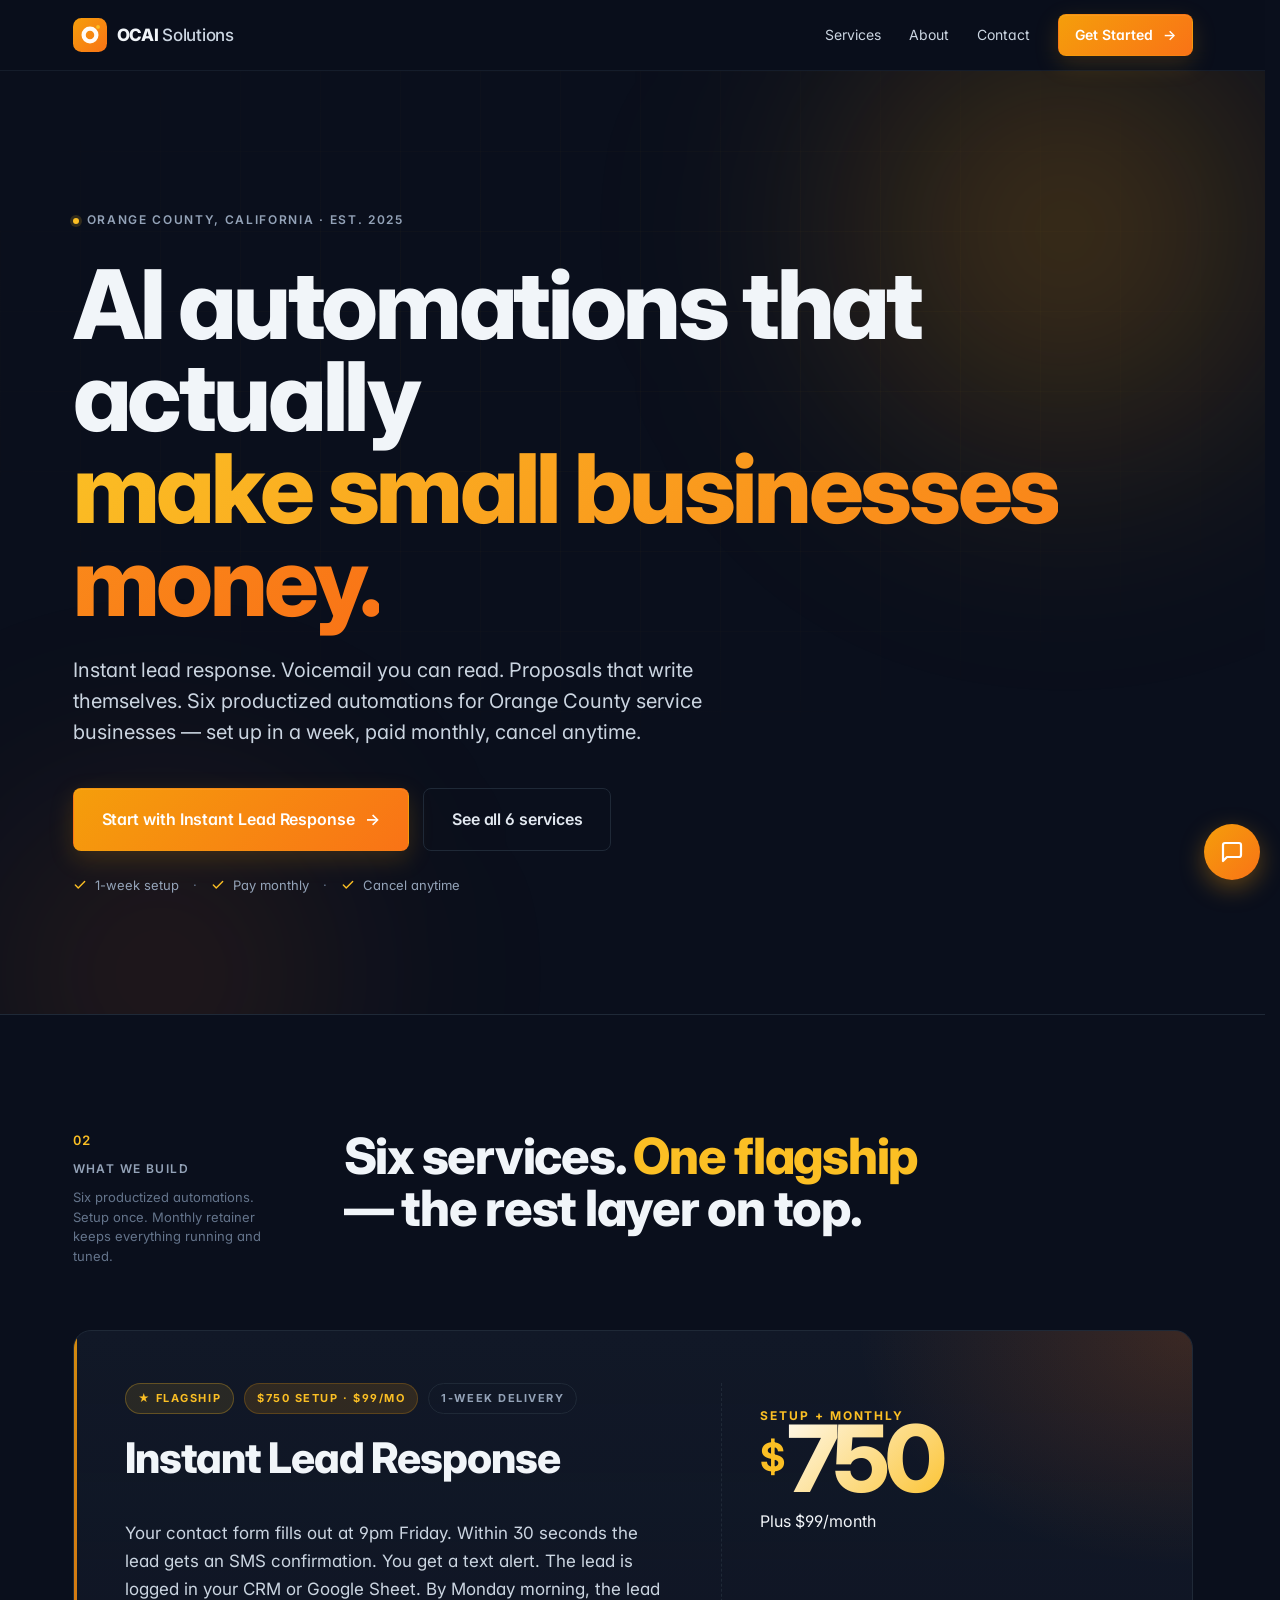
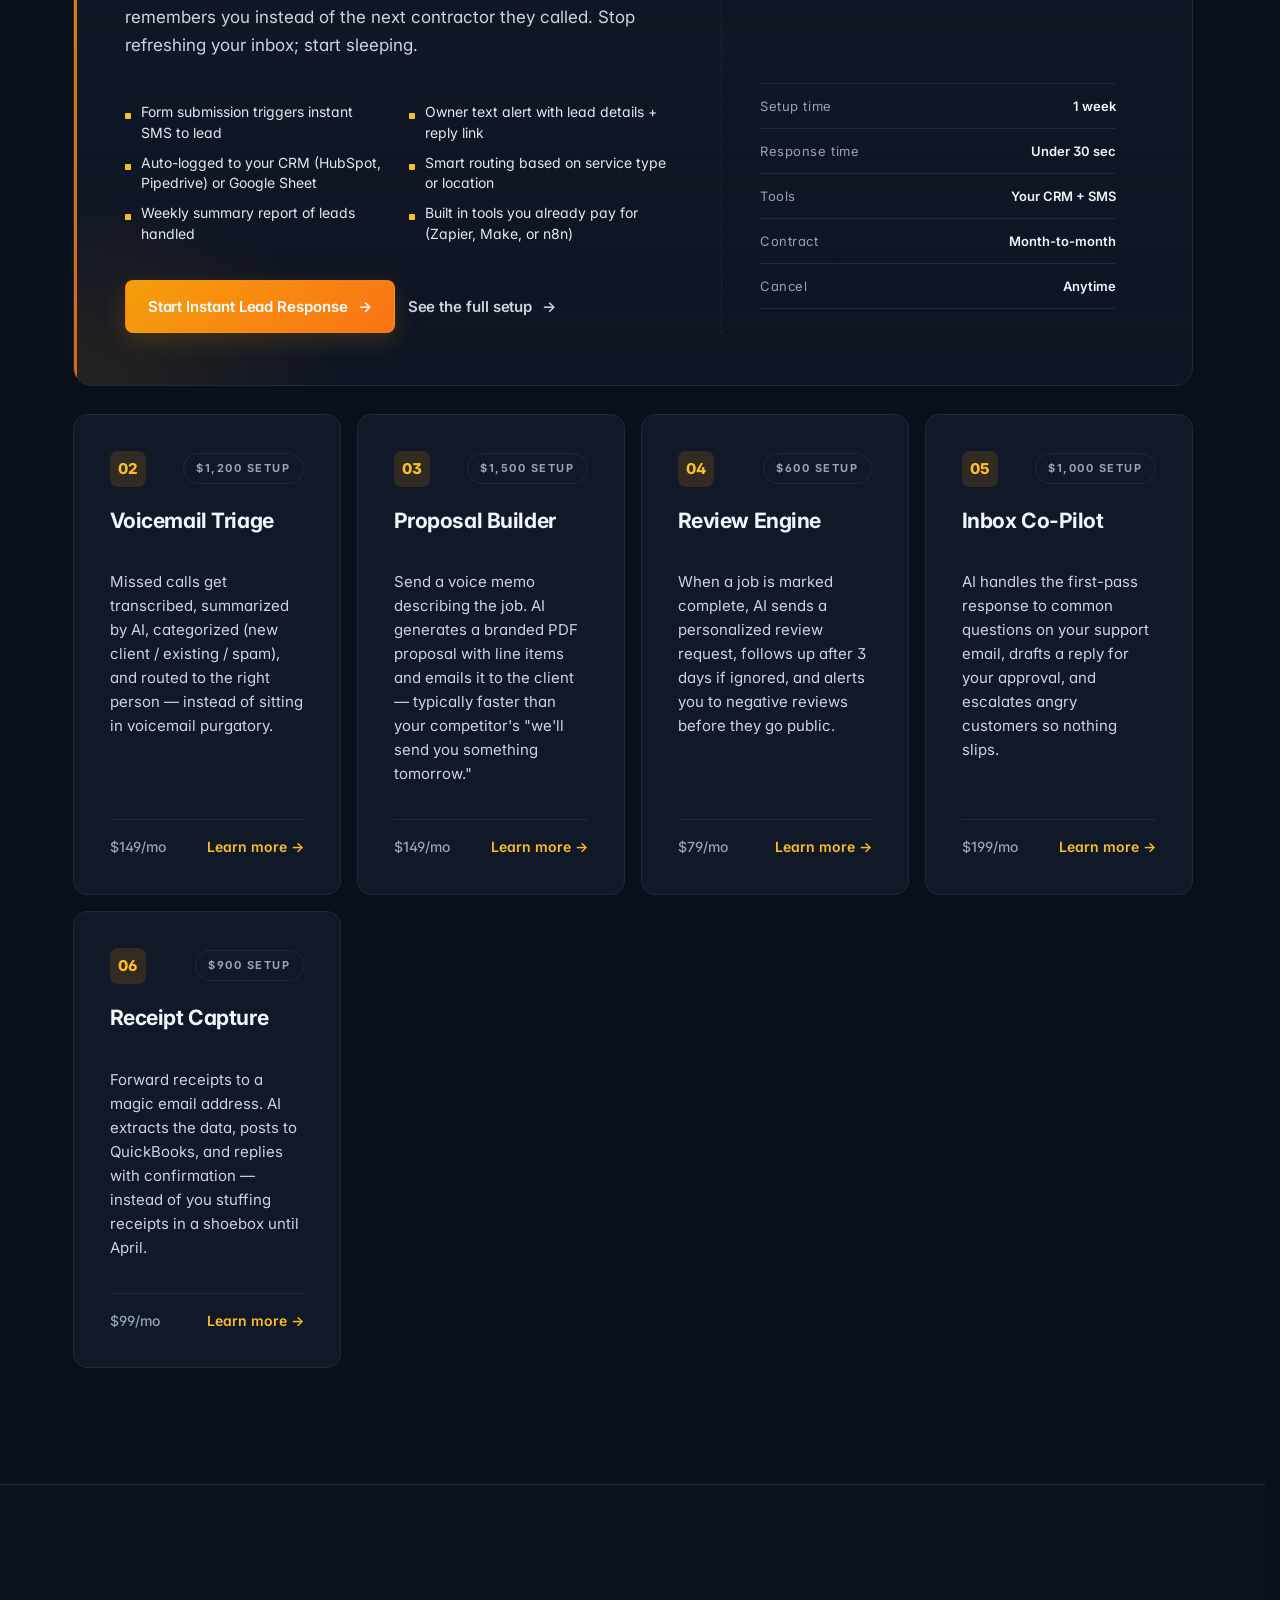
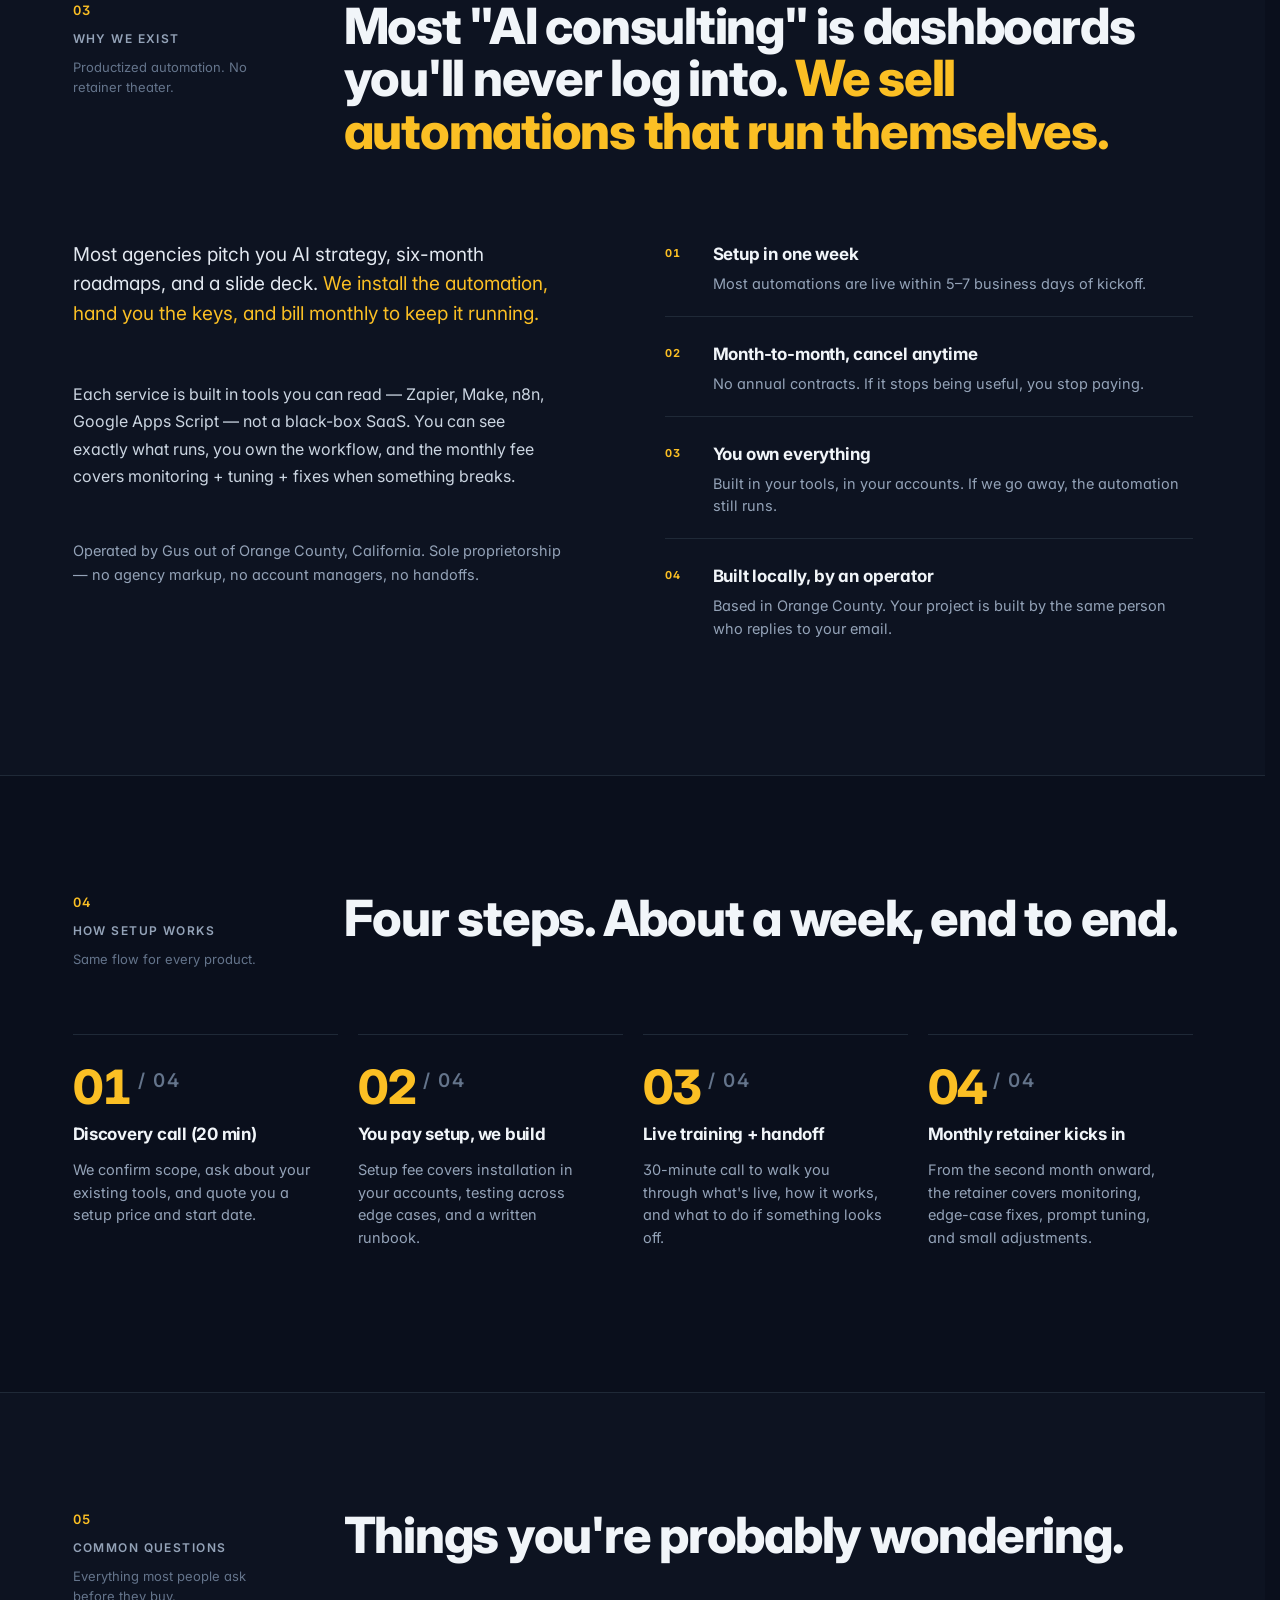
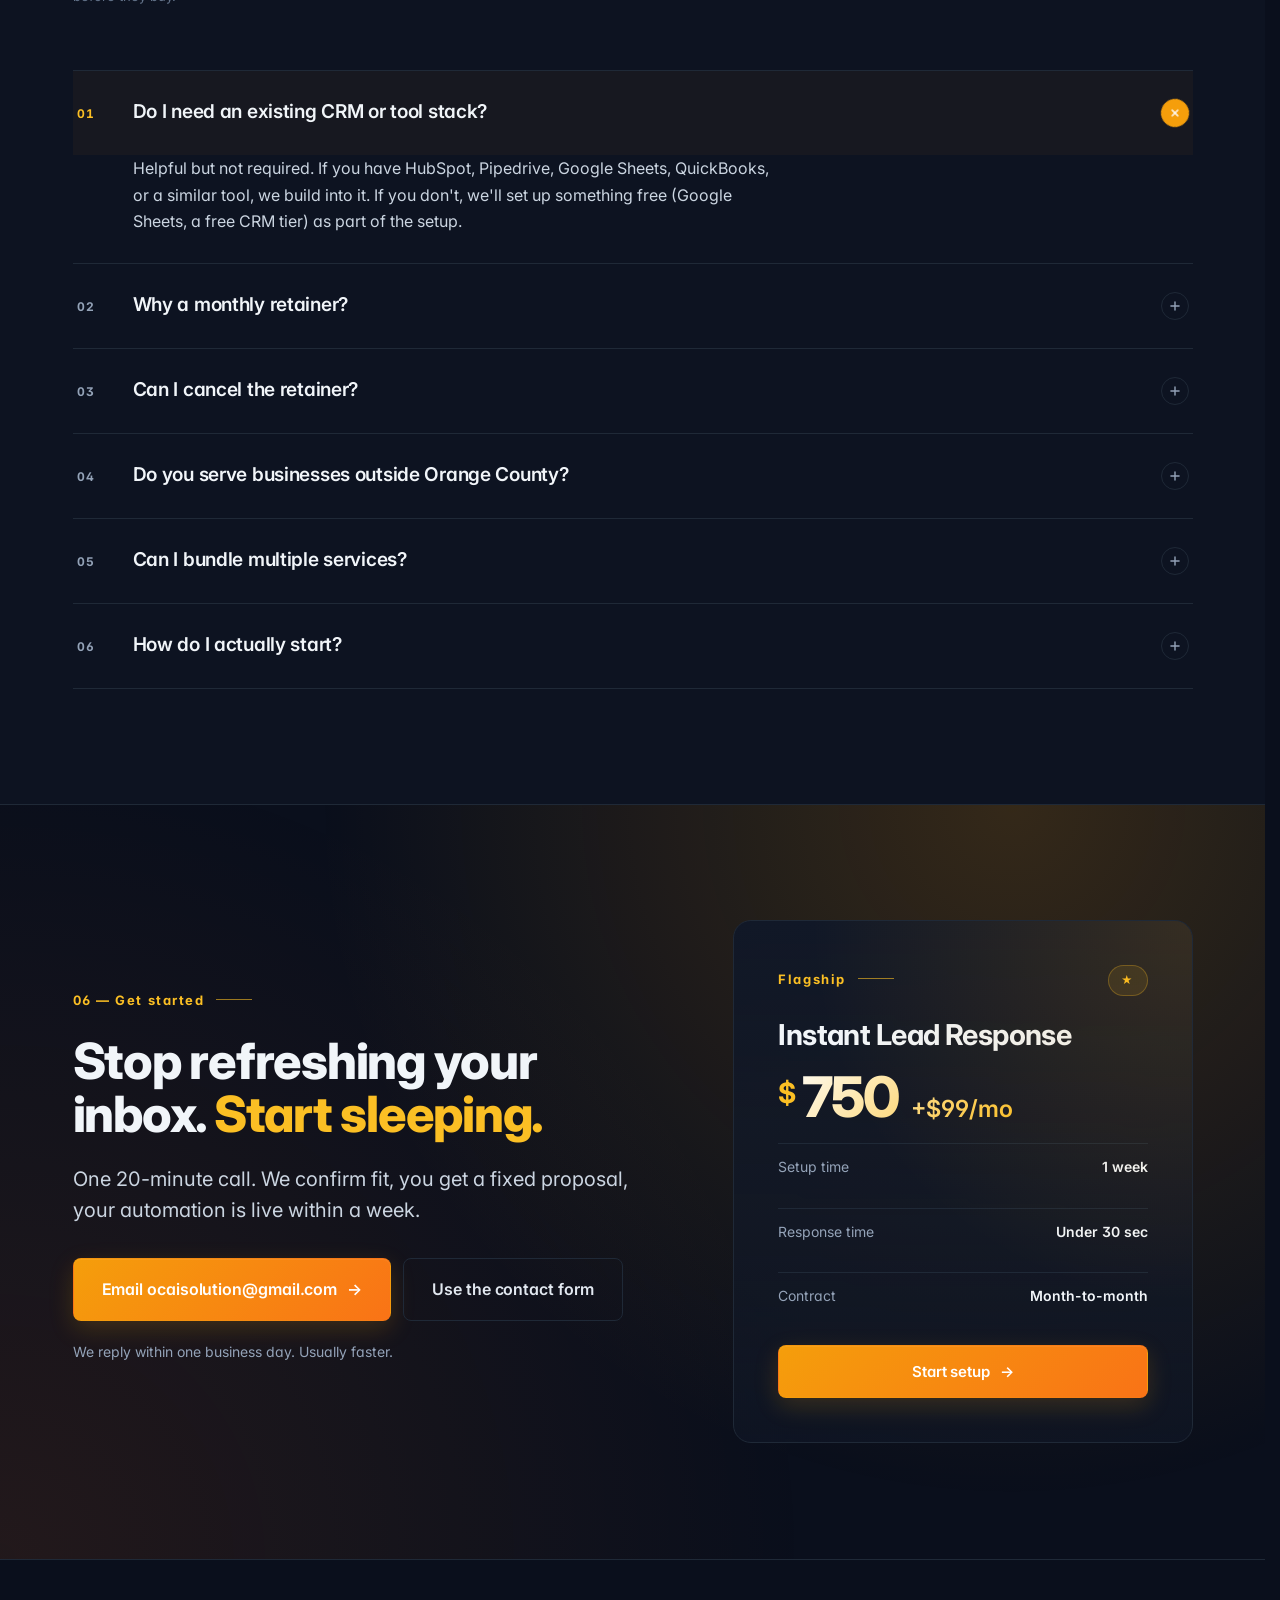
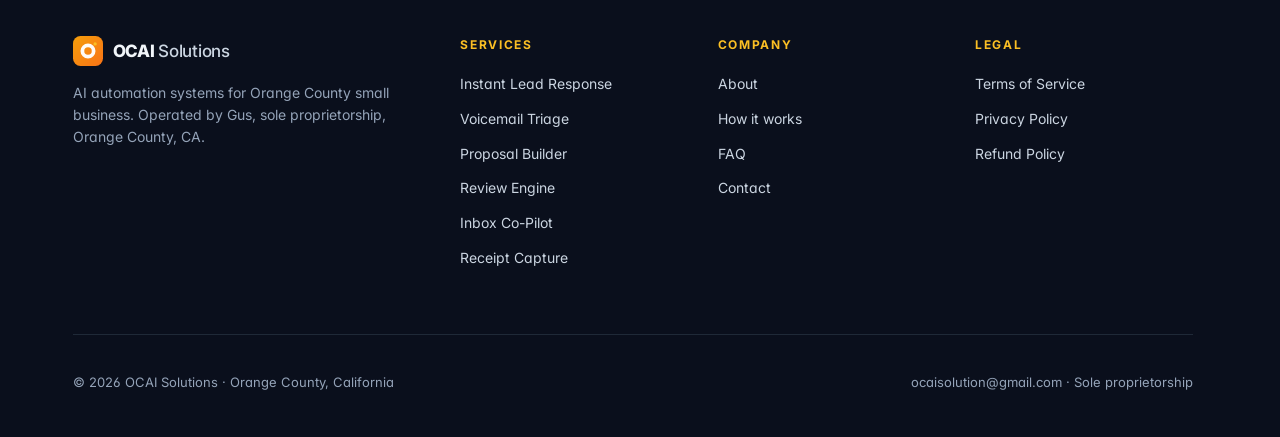
==== index.html @ 173362c7 "Pivot product lineup: retire AI Website Rescue, ship 6 productized automation services Replaces the " ====
<!doctype html>
<html lang="en">
<head>
<meta charset="utf-8">
<meta name="viewport" content="width=device-width, initial-scale=1">
<title>OCAI Solutions — AI automations that actually make small businesses money</title>
<meta name="description" content="OCAI Solutions ships fixed-price AI automations for Orange County small business. Instant lead response, voicemail triage, proposal generation, and more. Setup in 1 week, pay monthly.">
<meta property="og:type" content="website">
<meta property="og:site_name" content="OCAI Solutions">
<meta property="og:title" content="OCAI Solutions — AI automations that actually make small businesses money">
<meta property="og:description" content="OCAI Solutions ships fixed-price AI automations for Orange County small business. Instant lead response, voicemail triage, proposal generation, and more. Setup in 1 week, pay monthly.">
<meta property="og:url" content="https://ocaisolutions.com/">
<meta name="twitter:card" content="summary">
<meta name="twitter:title" content="OCAI Solutions — AI automations that actually make small businesses money">
<meta name="twitter:description" content="OCAI Solutions ships fixed-price AI automations for Orange County small business. Instant lead response, voicemail triage, proposal generation, and more. Setup in 1 week, pay monthly.">
<link rel="icon" href="favicon.svg">
<link rel="preconnect" href="https://fonts.googleapis.com">
<link rel="preconnect" href="https://fonts.gstatic.com" crossorigin>
<link href="https://fonts.googleapis.com/css2?family=Inter:wght@400;500;600;700;800&display=swap" rel="stylesheet">
<link rel="stylesheet" href="styles.css">

<script type="application/ld+json">
{
  "@context": "https://schema.org",
  "@type": "ProfessionalService",
  "name": "OCAI Solutions",
  "alternateName": "OCAI",
  "description": "Productized AI automation services for Orange County small businesses. Lead response, voicemail triage, proposal generation, review automation, support inbox, receipt capture.",
  "url": "https://ocaisolutions.com",
  "email": "ocaisolution@gmail.com",
  "priceRange": "$600+",
  "areaServed": {"@type": "AdministrativeArea", "name": "Orange County, California"},
  "address": {"@type": "PostalAddress", "addressRegion": "CA", "addressCountry": "US"},
  "hasOfferCatalog": {
    "@type": "OfferCatalog",
    "name": "AI Automation Services",
    "itemListElement": [
      {"@type": "Offer", "itemOffered": {"@type": "Service", "name": "Instant Lead Response", "description": "Form fill triggers instant SMS to lead and owner, logs the lead in your CRM. Setup $750, $99/mo."}},
      {"@type": "Offer", "itemOffered": {"@type": "Service", "name": "Voicemail Triage", "description": "Missed calls transcribed, summarized, categorized, routed. Setup $1,200, $149/mo."}},
      {"@type": "Offer", "itemOffered": {"@type": "Service", "name": "Proposal Builder", "description": "Voice memo describing the job becomes a branded PDF proposal sent to the client. Setup $1,500, $149/mo."}},
      {"@type": "Offer", "itemOffered": {"@type": "Service", "name": "Review Engine", "description": "Automated review requests after job completion plus follow-ups and alerts. Setup $600, $79/mo."}},
      {"@type": "Offer", "itemOffered": {"@type": "Service", "name": "Inbox Co-Pilot", "description": "AI drafts first-pass replies for your support inbox; escalates angry customers. Setup $1,000, $199/mo."}},
      {"@type": "Offer", "itemOffered": {"@type": "Service", "name": "Receipt Capture", "description": "Forward receipts to a magic email; AI extracts data and posts to QuickBooks. Setup $900, $99/mo."}}
    ]
  }
}
</script>
</head>
<body>
<header class="site-header">
  <div class="header-row">
    <a href="/" class="lockup" aria-label="OCAI Solutions home">
      <svg width="34" height="34" viewBox="0 0 36 36" aria-hidden="true" style="flex-shrink:0">
        <defs>
          <linearGradient id="ocai-h" x1="0" y1="0" x2="36" y2="36" gradientUnits="userSpaceOnUse">
            <stop offset="0%" stop-color="var(--brand-500)"/>
            <stop offset="100%" stop-color="var(--brand-cyan)"/>
          </linearGradient>
        </defs>
        <rect width="36" height="36" rx="9" fill="url(#ocai-h)"/>
        <path d="M18 9a9 9 0 100 18 9 9 0 000-18zm0 4.5a4.5 4.5 0 110 9 4.5 4.5 0 010-9z" fill="white" fill-opacity="0.97"/>
        <circle cx="26.5" cy="9.5" r="2" fill="var(--brand-gold)"/>
      </svg>
      <span class="word"><span class="bold">OCAI</span> <span class="soft">Solutions</span></span>
    </a>
    <nav class="nav" aria-label="Primary">
      <a href="services.html" class="nav-link">Services</a>
      <a href="about.html" class="nav-link">About</a>
      <a href="contact.html" class="nav-link">Contact</a>
      <a href="contact.html?service=lead-response" class="btn btn-gradient btn-sm nav-cta">Get Started <span class="arrow" aria-hidden="true">→</span></a>
    </nav>
  </div>
</header>

<section class="hero variant-subtle">
  <div class="hero-glow hero-glow-1"></div>
  <div class="hero-glow hero-glow-2"></div>
  <div class="hero-grid"></div>

  <div class="container">
    <div class="hero-inner">
      <div>
        <div class="hero-eyebrow-row">
          <span class="loc">Orange County, California · Est. 2025</span>
        </div>

        <h1 class="display hero-headline">
          AI automations that actually<br class="hide-mobile"> <em>make small businesses money.</em>
        </h1>

        <p class="hero-sub">
          Instant lead response. Voicemail you can read. Proposals that write themselves.
          Six productized automations for Orange County service businesses — set up in a week, paid monthly, cancel anytime.
        </p>

        <div class="hero-cta-row">
          <a href="services.html#lead-response" class="btn btn-gradient btn-lg">
            Start with Instant Lead Response <span class="arrow" aria-hidden="true">→</span>
          </a>
          <a href="services.html" class="btn btn-secondary btn-lg">See all 6 services</a>
        </div>

        <div class="hero-microcopy">
          <span class="check">
            <svg width="14" height="14" viewBox="0 0 24 24" fill="none" stroke="currentColor" stroke-width="2.4" stroke-linecap="round" stroke-linejoin="round" aria-hidden="true"><path d="M20 6L9 17l-5-5"/></svg>
            1-week setup
          </span>
          <span class="sep">·</span>
          <span class="check">
            <svg width="14" height="14" viewBox="0 0 24 24" fill="none" stroke="currentColor" stroke-width="2.4" stroke-linecap="round" stroke-linejoin="round" aria-hidden="true"><path d="M20 6L9 17l-5-5"/></svg>
            Pay monthly
          </span>
          <span class="sep">·</span>
          <span class="check">
            <svg width="14" height="14" viewBox="0 0 24 24" fill="none" stroke="currentColor" stroke-width="2.4" stroke-linecap="round" stroke-linejoin="round" aria-hidden="true"><path d="M20 6L9 17l-5-5"/></svg>
            Cancel anytime
          </span>
        </div>
      </div>
    </div>
  </div>
</section>

<section class="section" id="services">
  <div class="container">
    <header class="section-masthead">
      <div class="meta">
        <span class="num">02</span>
        <span class="label">What we build</span>
        <span class="desc">Six productized automations. Setup once. Monthly retainer keeps everything running and tuned.</span>
      </div>
      <h2 class="section-title">Six services. <em style="font-style:normal;color:var(--brand-400)">One flagship</em> — the rest layer on top.</h2>
    </header>

    <div class="services layout-stacked">

      <article class="flagship">
        <div class="flagship-left">
          <div class="flagship-tags">
            <span class="tag gold">★ Flagship</span>
            <span class="tag">$750 setup · $99/mo</span>
            <span class="tag outline">1-week delivery</span>
          </div>

          <h3 class="flagship-title">Instant Lead Response</h3>

          <p class="flagship-body">
            Your contact form fills out at 9pm Friday. Within 30 seconds the lead gets an SMS confirmation. You get a text alert. The lead is logged in your CRM or Google Sheet. By Monday morning, the lead remembers you instead of the next contractor they called. Stop refreshing your inbox; start sleeping.
          </p>

          <ul class="flagship-deliverables">
            <li>Form submission triggers instant SMS to lead</li>
            <li>Owner text alert with lead details + reply link</li>
            <li>Auto-logged to your CRM (HubSpot, Pipedrive) or Google Sheet</li>
            <li>Smart routing based on service type or location</li>
            <li>Weekly summary report of leads handled</li>
            <li>Built in tools you already pay for (Zapier, Make, or n8n)</li>
          </ul>

          <div class="flagship-cta-row">
            <a href="contact.html?service=lead-response" class="btn btn-gradient">
              Start Instant Lead Response <span class="arrow" aria-hidden="true">→</span>
            </a>
            <a href="services.html#lead-response" class="btn btn-ghost">
              See the full setup <span class="arrow" aria-hidden="true">→</span>
            </a>
          </div>
        </div>

        <aside class="flagship-right">
          <div>
            <div class="flagship-price-label">Setup + monthly</div>
            <div class="flagship-price"><span class="dollar">$</span>750</div>
            <div class="tier-price-sub" style="margin-top:8px">Plus $99/month</div>
          </div>

          <div class="flagship-meta">
            <div class="row"><span class="key">Setup time</span><span class="val">1 week</span></div>
            <div class="row"><span class="key">Response time</span><span class="val">Under 30 sec</span></div>
            <div class="row"><span class="key">Tools</span><span class="val">Your CRM + SMS</span></div>
            <div class="row"><span class="key">Contract</span><span class="val">Month-to-month</span></div>
            <div class="row"><span class="key">Cancel</span><span class="val">Anytime</span></div>
          </div>
        </aside>
      </article>

      <div class="service-pair" style="grid-template-columns:repeat(auto-fit,minmax(260px,1fr));gap:16px">

        <a href="services.html#voicemail" class="service-card">
          <div class="head"><span class="num-mark">02</span><span class="tag outline">$1,200 setup</span></div>
          <h3>Voicemail Triage</h3>
          <p class="body">Missed calls get transcribed, summarized by AI, categorized (new client / existing / spam), and routed to the right person — instead of sitting in voicemail purgatory.</p>
          <div class="footer-row"><span class="price-line">$149/mo</span><span>Learn more <span aria-hidden="true">→</span></span></div>
        </a>

        <a href="services.html#proposal" class="service-card">
          <div class="head"><span class="num-mark">03</span><span class="tag outline">$1,500 setup</span></div>
          <h3>Proposal Builder</h3>
          <p class="body">Send a voice memo describing the job. AI generates a branded PDF proposal with line items and emails it to the client — typically faster than your competitor's "we'll send you something tomorrow."</p>
          <div class="footer-row"><span class="price-line">$149/mo</span><span>Learn more <span aria-hidden="true">→</span></span></div>
        </a>

        <a href="services.html#reviews" class="service-card">
          <div class="head"><span class="num-mark">04</span><span class="tag outline">$600 setup</span></div>
          <h3>Review Engine</h3>
          <p class="body">When a job is marked complete, AI sends a personalized review request, follows up after 3 days if ignored, and alerts you to negative reviews before they go public.</p>
          <div class="footer-row"><span class="price-line">$79/mo</span><span>Learn more <span aria-hidden="true">→</span></span></div>
        </a>

        <a href="services.html#inbox" class="service-card">
          <div class="head"><span class="num-mark">05</span><span class="tag outline">$1,000 setup</span></div>
          <h3>Inbox Co-Pilot</h3>
          <p class="body">AI handles the first-pass response to common questions on your support email, drafts a reply for your approval, and escalates angry customers so nothing slips.</p>
          <div class="footer-row"><span class="price-line">$199/mo</span><span>Learn more <span aria-hidden="true">→</span></span></div>
        </a>

        <a href="services.html#receipts" class="service-card">
          <div class="head"><span class="num-mark">06</span><span class="tag outline">$900 setup</span></div>
          <h3>Receipt Capture</h3>
          <p class="body">Forward receipts to a magic email address. AI extracts the data, posts to QuickBooks, and replies with confirmation — instead of you stuffing receipts in a shoebox until April.</p>
          <div class="footer-row"><span class="price-line">$99/mo</span><span>Learn more <span aria-hidden="true">→</span></span></div>
        </a>

      </div>
    </div>
  </div>
</section>

<section class="section section-soft" id="about">
  <div class="container">
    <header class="section-masthead">
      <div class="meta">
        <span class="num">03</span>
        <span class="label">Why we exist</span>
        <span class="desc">Productized automation. No retainer theater.</span>
      </div>
      <h2 class="section-title">Most "AI consulting" is dashboards you'll never log into. <span style="color:var(--brand-400)">We sell automations that run themselves.</span></h2>
    </header>

    <div class="trust-grid">
      <div class="trust-blurb">
        <p class="quote">
          Most agencies pitch you AI strategy, six-month roadmaps, and a slide deck. <em>We install the automation, hand you the keys, and bill monthly to keep it running.</em>
        </p>
        <p class="body">
          Each service is built in tools you can read — Zapier, Make, n8n, Google Apps Script — not a black-box SaaS. You can see exactly what runs, you own the workflow, and the monthly fee covers monitoring + tuning + fixes when something breaks.
        </p>
        <p class="body" style="color:var(--fg-mute);font-size:14.5px">
          Operated by Gus out of Orange County, California. Sole proprietorship — no agency markup, no account managers, no handoffs.
        </p>
      </div>

      <ul class="trust-list">
        <li><span class="ix">01</span><div><p class="t">Setup in one week</p><p class="b">Most automations are live within 5–7 business days of kickoff.</p></div></li>
        <li><span class="ix">02</span><div><p class="t">Month-to-month, cancel anytime</p><p class="b">No annual contracts. If it stops being useful, you stop paying.</p></div></li>
        <li><span class="ix">03</span><div><p class="t">You own everything</p><p class="b">Built in your tools, in your accounts. If we go away, the automation still runs.</p></div></li>
        <li><span class="ix">04</span><div><p class="t">Built locally, by an operator</p><p class="b">Based in Orange County. Your project is built by the same person who replies to your email.</p></div></li>
      </ul>
    </div>
  </div>
</section>

<section class="section" id="how">
  <div class="container">
    <header class="section-masthead">
      <div class="meta">
        <span class="num">04</span>
        <span class="label">How setup works</span>
        <span class="desc">Same flow for every product.</span>
      </div>
      <h2 class="section-title">Four steps. About a week, end to end.</h2>
    </header>

    <ol class="how-grid">
      <li class="how-step">
        <span class="num">01<span class="of"> / 04</span></span>
        <h3 class="t">Discovery call (20 min)</h3>
        <p class="b">We confirm scope, ask about your existing tools, and quote you a setup price and start date.</p>
      </li>
      <li class="how-step">
        <span class="num">02<span class="of"> / 04</span></span>
        <h3 class="t">You pay setup, we build</h3>
        <p class="b">Setup fee covers installation in your accounts, testing across edge cases, and a written runbook.</p>
      </li>
      <li class="how-step">
        <span class="num">03<span class="of"> / 04</span></span>
        <h3 class="t">Live training + handoff</h3>
        <p class="b">30-minute call to walk you through what's live, how it works, and what to do if something looks off.</p>
      </li>
      <li class="how-step">
        <span class="num">04<span class="of"> / 04</span></span>
        <h3 class="t">Monthly retainer kicks in</h3>
        <p class="b">From the second month onward, the retainer covers monitoring, edge-case fixes, prompt tuning, and small adjustments.</p>
      </li>
    </ol>
  </div>
</section>

<section class="section section-soft" id="faq">
  <div class="container">
    <header class="section-masthead">
      <div class="meta">
        <span class="num">05</span>
        <span class="label">Common questions</span>
        <span class="desc">Everything most people ask before they buy.</span>
      </div>
      <h2 class="section-title">Things you're probably wondering.</h2>
    </header>

    <div class="faq-list">

      <details class="faq-item" open>
        <summary class="faq-summary">
          <span class="ix">01</span>
          <span class="q">Do I need an existing CRM or tool stack?</span>
          <span class="chev" aria-hidden="true"><svg width="14" height="14" viewBox="0 0 24 24" fill="none" stroke="currentColor" stroke-width="2.4" stroke-linecap="round"><path d="M12 5v14M5 12h14"/></svg></span>
        </summary>
        <div class="faq-body">
          <span class="ix-pad" aria-hidden="true"></span>
          <div class="a">Helpful but not required. If you have HubSpot, Pipedrive, Google Sheets, QuickBooks, or a similar tool, we build into it. If you don't, we'll set up something free (Google Sheets, a free CRM tier) as part of the setup.</div>
          <span class="pad-end" aria-hidden="true"></span>
        </div>
      </details>

      <details class="faq-item">
        <summary class="faq-summary">
          <span class="ix">02</span>
          <span class="q">Why a monthly retainer?</span>
          <span class="chev" aria-hidden="true"><svg width="14" height="14" viewBox="0 0 24 24" fill="none" stroke="currentColor" stroke-width="2.4" stroke-linecap="round"><path d="M12 5v14M5 12h14"/></svg></span>
        </summary>
        <div class="faq-body">
          <span class="ix-pad" aria-hidden="true"></span>
          <div class="a">Automations break. APIs change, your tools update, your business shifts. The retainer covers monitoring, edge-case fixes, prompt tuning when the AI's responses drift, and small adjustments you'll want over time. If you want a one-time install with no retainer, we can do that — just for 2× the setup fee.</div>
          <span class="pad-end" aria-hidden="true"></span>
        </div>
      </details>

      <details class="faq-item">
        <summary class="faq-summary">
          <span class="ix">03</span>
          <span class="q">Can I cancel the retainer?</span>
          <span class="chev" aria-hidden="true"><svg width="14" height="14" viewBox="0 0 24 24" fill="none" stroke="currentColor" stroke-width="2.4" stroke-linecap="round"><path d="M12 5v14M5 12h14"/></svg></span>
        </summary>
        <div class="faq-body">
          <span class="ix-pad" aria-hidden="true"></span>
          <div class="a">Yes. Month-to-month. Cancel anytime via email, no penalties. The automation keeps running in your tools after you cancel — you just won't have us actively monitoring or tuning it. If something breaks later, we offer hourly fixes.</div>
          <span class="pad-end" aria-hidden="true"></span>
        </div>
      </details>

      <details class="faq-item">
        <summary class="faq-summary">
          <span class="ix">04</span>
          <span class="q">Do you serve businesses outside Orange County?</span>
          <span class="chev" aria-hidden="true"><svg width="14" height="14" viewBox="0 0 24 24" fill="none" stroke="currentColor" stroke-width="2.4" stroke-linecap="round"><path d="M12 5v14M5 12h14"/></svg></span>
        </summary>
        <div class="faq-body">
          <span class="ix-pad" aria-hidden="true"></span>
          <div class="a">Yes. The work is fully remote — we've worked with businesses across the U.S. The "Orange County" framing is about where we're based, not who we serve.</div>
          <span class="pad-end" aria-hidden="true"></span>
        </div>
      </details>

      <details class="faq-item">
        <summary class="faq-summary">
          <span class="ix">05</span>
          <span class="q">Can I bundle multiple services?</span>
          <span class="chev" aria-hidden="true"><svg width="14" height="14" viewBox="0 0 24 24" fill="none" stroke="currentColor" stroke-width="2.4" stroke-linecap="round"><path d="M12 5v14M5 12h14"/></svg></span>
        </summary>
        <div class="faq-body">
          <span class="ix-pad" aria-hidden="true"></span>
          <div class="a">Yes — and it usually makes sense to start with Instant Lead Response and layer on Review Engine after the first month. Bundle two or more services and we discount the combined setup by 15%. The retainers stay separate so you can cancel individual services without losing the rest.</div>
          <span class="pad-end" aria-hidden="true"></span>
        </div>
      </details>

      <details class="faq-item">
        <summary class="faq-summary">
          <span class="ix">06</span>
          <span class="q">How do I actually start?</span>
          <span class="chev" aria-hidden="true"><svg width="14" height="14" viewBox="0 0 24 24" fill="none" stroke="currentColor" stroke-width="2.4" stroke-linecap="round"><path d="M12 5v14M5 12h14"/></svg></span>
        </summary>
        <div class="faq-body">
          <span class="ix-pad" aria-hidden="true"></span>
          <div class="a">Email <a href="mailto:ocaisolution@gmail.com?subject=Lead%20Response%20setup">ocaisolution@gmail.com</a> or use the <a href="contact.html">contact form</a>. We reply within one business day to schedule a 20-min discovery call. After that you get a written proposal with fixed scope and timeline.</div>
          <span class="pad-end" aria-hidden="true"></span>
        </div>
      </details>

    </div>
  </div>
</section>

<section class="section final-cta" id="cta">
  <div class="container">
    <div class="final-cta-grid">
      <div>
        <span class="num-anchor">06 — Get started</span>
        <h2 class="section-title" style="margin-top:24px;max-width:18ch">
          Stop refreshing your inbox. <em style="font-style:normal;color:var(--brand-400)">Start sleeping.</em>
        </h2>
        <p class="lead" style="margin-top:24px">
          One 20-minute call. We confirm fit, you get a fixed proposal, your automation is live within a week.
        </p>
        <div class="cta-row" style="margin-top:32px">
          <a href="mailto:ocaisolution@gmail.com?subject=Lead%20Response%20setup" class="btn btn-gradient btn-lg">
            Email ocaisolution@gmail.com <span class="arrow" aria-hidden="true">→</span>
          </a>
          <a href="contact.html" class="btn btn-secondary btn-lg">Use the contact form</a>
        </div>
        <p class="muted small" style="margin-top:20px">
          We reply within one business day. Usually faster.
        </p>
      </div>

      <aside class="final-cta-card" aria-label="Instant Lead Response summary">
        <div style="display:flex;justify-content:space-between;align-items:baseline">
          <span class="num-anchor" style="color:var(--brand-400)">Flagship</span>
          <span class="tag gold">★</span>
        </div>
        <h3 class="h-card" style="margin-top:4px">Instant Lead Response</h3>
        <div class="price-row"><span class="dollar">$</span>750<span style="font-size:0.42em;font-weight:600;color:var(--fg-mute);margin-left:6px;letter-spacing:0">+$99/mo</span></div>
        <div class="row"><span>Setup time</span><span class="val">1 week</span></div>
        <div class="row"><span>Response time</span><span class="val">Under 30 sec</span></div>
        <div class="row"><span>Contract</span><span class="val">Month-to-month</span></div>
        <a href="contact.html?service=lead-response" class="btn btn-gradient" style="margin-top:8px;justify-content:center">
          Start setup <span class="arrow" aria-hidden="true">→</span>
        </a>
      </aside>
    </div>
  </div>
</section>
<footer class="footer">
  <div class="container">
    <div class="footer-top">
      <div class="footer-brand">
        <a href="index.html" class="lockup">
          <svg width="30" height="30" viewBox="0 0 36 36" aria-hidden="true">
            <defs>
              <linearGradient id="ocai-f" x1="0" y1="0" x2="36" y2="36" gradientUnits="userSpaceOnUse">
                <stop offset="0%" stop-color="var(--brand-500)"/>
                <stop offset="100%" stop-color="var(--brand-cyan)"/>
              </linearGradient>
            </defs>
            <rect width="36" height="36" rx="9" fill="url(#ocai-f)"/>
            <path d="M18 9a9 9 0 100 18 9 9 0 000-18zm0 4.5a4.5 4.5 0 110 9 4.5 4.5 0 010-9z" fill="white" fill-opacity="0.97"/>
            <circle cx="26.5" cy="9.5" r="2" fill="var(--brand-gold)"/>
          </svg>
          <span class="word"><span class="bold">OCAI</span> <span class="soft">Solutions</span></span>
        </a>
        <p>AI automation systems for Orange County small business. Operated by Gus, sole proprietorship, Orange County, CA.</p>
      </div>
      <div class="footer-col">
        <h4>Services</h4>
        <ul>
          <li><a href="services.html#lead-response">Instant Lead Response</a></li>
          <li><a href="services.html#voicemail">Voicemail Triage</a></li>
          <li><a href="services.html#proposal">Proposal Builder</a></li>
          <li><a href="services.html#reviews">Review Engine</a></li>
          <li><a href="services.html#inbox">Inbox Co-Pilot</a></li>
          <li><a href="services.html#receipts">Receipt Capture</a></li>
        </ul>
      </div>
      <div class="footer-col">
        <h4>Company</h4>
        <ul>
          <li><a href="about.html">About</a></li>
          <li><a href="index.html#how">How it works</a></li>
          <li><a href="index.html#faq">FAQ</a></li>
          <li><a href="contact.html">Contact</a></li>
        </ul>
      </div>
      <div class="footer-col">
        <h4>Legal</h4>
        <ul>
          <li><a href="terms.html">Terms of Service</a></li>
          <li><a href="privacy.html">Privacy Policy</a></li>
          <li><a href="refund.html">Refund Policy</a></li>
        </ul>
      </div>
    </div>
    <div class="footer-bottom">
      <p>© <span id="year"></span> OCAI Solutions · Orange County, California</p>
      <p>ocaisolution@gmail.com · Sole proprietorship</p>
    </div>
  </div>
</footer>

<script>document.getElementById('year').textContent = new Date().getFullYear();
document.querySelectorAll('[data-now]').forEach(e => { e.textContent = new Date().toLocaleDateString('en-US',{year:'numeric',month:'long',day:'numeric'}); });</script>
<script src="chatbot.js"></script>
</body>
</html>
---- styles.css ----
/* OCAI Solutions — Editorial Homepage Styles
   Pushed further than the live site: bigger type, more whitespace,
   magazine-style numbered sections, asymmetric layouts.
   Built on the same brand tokens (ink, panel, line, brand 500/400/cyan, gold).
*/

/* ============================================================
   Tokens (overridable via Tweaks)
   ============================================================ */
:root {
  --ink:        #0A0F1C;
  --panel:      #111827;
  --panel-soft: rgba(17,24,39,0.55);
  --line:       #1F2937;
  --line-soft:  rgba(31,41,55,0.6);

  --brand-500:  #F59E0B;
  --brand-400:  #FBBF24;
  --brand-600:  #D97706;
  --brand-cyan: #F97316;
  --brand-gold: #FBBF24;

  --fg-1: #F1F5F9;
  --fg-2: #E2E8F0;
  --fg-3: #CBD5E1;
  --fg-mute: #94A3B8;
  --fg-faint: #64748B;

  --brand-tint-08: rgba(245,158,11,0.08);
  --brand-tint-12: rgba(245,158,11,0.14);
  --brand-tint-18: rgba(245,158,11,0.22);

  --section-y: clamp(80px, 9vw, 144px);   /* "airy" by default */
  --container-pad: clamp(20px, 4vw, 40px);
  --max-w: 1200px;

  --radius-md: 8px;
  --radius-lg: 14px;
  --radius-xl: 18px;
  --radius-pill: 9999px;

  --transition-base: 160ms ease;
}

/* density: tight */
:root.density-tight {
  --section-y: clamp(60px, 6vw, 96px);
}

/* ============================================================
   Reset / globals
   ============================================================ */
* { box-sizing: border-box; }
html { background: var(--ink); }
body {
  margin: 0;
  font-family: "Inter", system-ui, -apple-system, "Segoe UI", Roboto, sans-serif;
  font-feature-settings: "ss01", "cv11";
  -webkit-font-smoothing: antialiased;
  background: var(--ink);
  color: var(--fg-1);
  line-height: 1.55;
  overflow-x: hidden;
}
a { color: inherit; text-decoration: none; }
button { font-family: inherit; }
ul, ol { list-style: none; margin: 0; padding: 0; }
img, svg { display: block; max-width: 100%; }

::selection { background: var(--brand-tint-18); color: var(--fg-1); }

/* ============================================================
   Layout primitives
   ============================================================ */
.container {
  max-width: var(--max-w);
  margin: 0 auto;
  padding: 0 var(--container-pad);
  position: relative;
}
.section {
  padding: var(--section-y) 0;
  border-top: 1px solid var(--line);
  position: relative;
}
.section.no-border { border-top: 0; }
.section-soft { background: var(--panel-soft); }

/* ============================================================
   Typography — editorial scale (bigger than live site)
   ============================================================ */
.display {
  font-size: clamp(2.75rem, 1.4rem + 6vw, 6rem);   /* hero — much larger */
  font-weight: 800;
  letter-spacing: -0.035em;
  line-height: 0.96;
  margin: 0;
}
.display .accent { color: var(--brand-400); }
.display em {
  font-style: normal;
  background: linear-gradient(135deg, var(--brand-400) 0%, var(--brand-cyan) 100%);
  -webkit-background-clip: text;
  background-clip: text;
  -webkit-text-fill-color: transparent;
}

.section-title {
  font-size: clamp(2rem, 1.2rem + 2.4vw, 3.25rem);
  font-weight: 800;
  letter-spacing: -0.025em;
  line-height: 1.05;
  margin: 0;
  text-wrap: balance;
}

.h-card {
  font-size: clamp(1.4rem, 1rem + 1vw, 1.875rem);
  font-weight: 700;
  letter-spacing: -0.02em;
  line-height: 1.15;
  margin: 0;
  color: var(--fg-1);
}

.lead {
  font-size: clamp(1.0625rem, 0.9rem + 0.5vw, 1.25rem);
  line-height: 1.55;
  color: var(--fg-3);
  max-width: 56ch;
  margin: 0;
  text-wrap: pretty;
}

.body { color: var(--fg-3); line-height: 1.7; }
.muted { color: var(--fg-mute); }
.faint { color: var(--fg-faint); }
.small { font-size: 14px; }

.eyebrow {
  display: inline-flex;
  align-items: center;
  gap: 10px;
  font-size: 12px;
  font-weight: 600;
  letter-spacing: 0.14em;
  text-transform: uppercase;
  color: var(--brand-400);
}
.eyebrow .num {
  font-variant-numeric: tabular-nums;
  color: var(--fg-mute);
}
.eyebrow .rule {
  display: inline-block;
  width: 28px;
  height: 1px;
  background: currentColor;
  opacity: 0.6;
}

.pill {
  display: inline-flex;
  align-items: center;
  gap: 8px;
  padding: 6px 12px;
  border-radius: var(--radius-pill);
  background: var(--brand-tint-12);
  border: 1px solid var(--brand-tint-18);
  color: var(--brand-400);
  font-size: 12px;
  font-weight: 600;
  letter-spacing: 0.12em;
  text-transform: uppercase;
}
.pill .dot {
  width: 6px; height: 6px; border-radius: 999px;
  background: var(--brand-400);
  box-shadow: 0 0 0 3px rgba(251,191,36,0.18);
}

/* Section masthead — "01 — Services" + title side by side */
.section-masthead {
  display: grid;
  grid-template-columns: minmax(160px, 220px) 1fr;
  gap: clamp(24px, 4vw, 64px);
  margin-bottom: clamp(40px, 5vw, 72px);
  align-items: start;
}
.section-masthead .meta {
  position: sticky;
  top: 96px;
  display: flex;
  flex-direction: column;
  gap: 10px;
  font-size: 12px;
  color: var(--fg-mute);
  letter-spacing: 0.12em;
  text-transform: uppercase;
  font-weight: 600;
}
.section-masthead .meta .num {
  font-size: 13px;
  color: var(--brand-400);
  font-variant-numeric: tabular-nums;
}
.section-masthead .meta .label {
  color: var(--fg-mute);
}
.section-masthead .meta .desc {
  text-transform: none;
  letter-spacing: 0;
  color: var(--fg-faint);
  font-size: 13px;
  font-weight: 400;
  line-height: 1.5;
  max-width: 200px;
}
@media (max-width: 760px) {
  .section-masthead {
    grid-template-columns: 1fr;
    gap: 20px;
  }
  .section-masthead .meta { position: static; flex-direction: row; flex-wrap: wrap; }
  .section-masthead .meta .desc { display: none; }
}

/* ============================================================
   Buttons
   ============================================================ */
.btn {
  display: inline-flex;
  align-items: center;
  gap: 10px;
  padding: 14px 22px;
  border-radius: var(--radius-md);
  font-weight: 600;
  font-size: 15px;
  cursor: pointer;
  border: 1px solid transparent;
  transition: background-color var(--transition-base),
              color var(--transition-base),
              border-color var(--transition-base),
              box-shadow var(--transition-base);
  white-space: nowrap;
  letter-spacing: -0.005em;
}
.btn-lg { padding: 18px 28px; font-size: 16px; }
.btn-sm { padding: 9px 16px; font-size: 14px; }

.btn-primary {
  background: var(--brand-500);
  color: #fff;
}
.btn-primary:hover {
  background: var(--brand-400);
  color: #fff;
}
.btn-gradient {
  background: linear-gradient(135deg, var(--brand-500) 0%, var(--brand-cyan) 100%);
  color: #fff;
  border-color: transparent;
  box-shadow: 0 1px 0 rgba(255,255,255,0.06) inset, 0 8px 24px rgba(245,158,11,0.18);
}
.btn-gradient:hover {
  background: linear-gradient(135deg, var(--brand-400) 0%, var(--brand-cyan) 100%);
  box-shadow: 0 1px 0 rgba(255,255,255,0.08) inset, 0 12px 28px rgba(245,158,11,0.28);
}
.btn-secondary {
  background: transparent;
  color: var(--fg-2);
  border-color: var(--line);
}
.btn-secondary:hover {
  border-color: var(--brand-400);
  color: #fff;
}
.btn-ghost {
  background: transparent;
  color: var(--fg-3);
  padding-left: 0;
  padding-right: 0;
}
.btn-ghost:hover { color: #fff; }

.btn .arrow { display: inline-block; transition: transform 180ms ease; }
.btn:hover .arrow { transform: translateX(3px); }

.cta-row { display: flex; gap: 12px; flex-wrap: wrap; align-items: center; }

/* ============================================================
   Header
   ============================================================ */
.site-header {
  position: sticky; top: 0; z-index: 40;
  background: rgba(10,15,28,0.78);
  backdrop-filter: blur(12px);
  -webkit-backdrop-filter: blur(12px);
  border-bottom: 1px solid var(--line-soft);
}
.header-row {
  display: flex; align-items: center; justify-content: space-between;
  padding: 14px var(--container-pad);
  max-width: var(--max-w);
  margin: 0 auto;
}
.lockup { display: flex; align-items: center; gap: 10px; }
.lockup .word { font-weight: 700; font-size: 17px; letter-spacing: -0.015em; }
.lockup .word .bold { font-weight: 800; }
.lockup .word .soft { font-weight: 500; color: var(--fg-3); }

.nav { display: flex; align-items: center; gap: 28px; font-size: 14px; }
.nav a { color: var(--fg-3); transition: color var(--transition-base); position: relative; }
.nav a:hover { color: #fff; }
.nav a::after {
  content: ""; position: absolute; left: 0; right: 0; bottom: -22px; height: 2px;
  background: var(--brand-400); transform: scaleX(0); transform-origin: left;
  transition: transform 180ms ease;
}
.nav a:hover::after { transform: scaleX(1); }
.nav-cta { color: #fff !important; }
.nav-cta::after { display: none; }
@media (max-width: 760px) {
  .nav .nav-link { display: none; }
  .nav { gap: 12px; }
}

/* ============================================================
   Hero
   ============================================================ */
.hero {
  position: relative;
  overflow: hidden;
  padding: clamp(80px, 11vw, 160px) 0 clamp(80px, 9vw, 128px);
  border-top: 0;
}
.hero-glow {
  position: absolute; pointer-events: none; border-radius: 50%;
  filter: blur(110px);
}
.hero-glow-1 {
  top: -200px; right: -160px; width: 720px; height: 720px;
  background: radial-gradient(circle at center, rgba(245,158,11,0.32), transparent 60%);
}
.hero-glow-2 {
  bottom: -240px; left: -120px; width: 560px; height: 560px;
  background: radial-gradient(circle at center, rgba(249,115,22,0.18), transparent 60%);
}
.hero-grid {
  position: absolute; inset: 0; pointer-events: none; opacity: 0.45;
  background-image:
    linear-gradient(to right, rgba(251,191,36,0.05) 1px, transparent 1px),
    linear-gradient(to bottom, rgba(251,191,36,0.05) 1px, transparent 1px);
  background-size: 80px 80px;
  mask-image: radial-gradient(ellipse 80% 60% at 50% 30%, #000 30%, transparent 75%);
  -webkit-mask-image: radial-gradient(ellipse 80% 60% at 50% 30%, #000 30%, transparent 75%);
}

.hero-inner {
  position: relative;
  display: grid;
  grid-template-columns: 1fr;
  gap: 32px;
}

/* hero variant: subtle (default minimal) */
.hero-eyebrow-row {
  display: flex; align-items: center; gap: 12px; flex-wrap: wrap;
  margin-bottom: 28px;
}
.hero-eyebrow-row .pill-price {
  border-radius: var(--radius-pill);
  padding: 6px 14px;
  background: linear-gradient(135deg, rgba(245,158,11,0.18), rgba(249,115,22,0.10));
  border: 1px solid rgba(251,191,36,0.35);
  color: #fff;
  font-size: 12px;
  font-weight: 700;
  letter-spacing: 0.12em;
  text-transform: uppercase;
  display: inline-flex;
  align-items: center;
  gap: 8px;
}
.hero-eyebrow-row .pill-price .price-num {
  font-weight: 800;
  letter-spacing: -0.01em;
  text-transform: none;
}
.hero-eyebrow-row .loc {
  font-size: 12px;
  font-weight: 600;
  letter-spacing: 0.14em;
  text-transform: uppercase;
  color: var(--fg-mute);
  display: inline-flex;
  align-items: center;
  gap: 8px;
}
.hero-eyebrow-row .loc::before {
  content: ""; width: 6px; height: 6px; background: var(--brand-gold); border-radius: 999px;
  box-shadow: 0 0 0 3px rgba(251,191,36,0.16);
}

.hero-headline { max-width: 22ch; }
.hero-sub {
  margin-top: 28px;
  max-width: 56ch;
  font-size: clamp(1.0625rem, 0.9rem + 0.5vw, 1.25rem);
  color: var(--fg-3);
  line-height: 1.55;
  text-wrap: pretty;
}
.hero-cta-row {
  margin-top: 40px;
  display: flex; gap: 14px; flex-wrap: wrap; align-items: center;
}
.hero-microcopy {
  margin-top: 24px;
  font-size: 13px;
  color: var(--fg-mute);
  display: inline-flex;
  align-items: center;
  gap: 14px;
  flex-wrap: wrap;
}
.hero-microcopy .sep { color: var(--fg-faint); }
.hero-microcopy .check {
  display: inline-flex; align-items: center; gap: 8px;
}
.hero-microcopy .check svg { color: var(--brand-400); flex-shrink: 0; }

/* hero variant: pricetag — giant $197 to the right */
.hero.variant-pricetag .hero-inner {
  grid-template-columns: 1.4fr 1fr;
  align-items: end;
  gap: clamp(24px, 5vw, 80px);
}
@media (max-width: 900px) {
  .hero.variant-pricetag .hero-inner { grid-template-columns: 1fr; }
}
.pricetag-block {
  position: relative;
  padding: 32px;
  border: 1px solid var(--line);
  border-radius: var(--radius-xl);
  background: linear-gradient(180deg, rgba(17,24,39,0.85), rgba(17,24,39,0.4));
  display: flex;
  flex-direction: column;
  gap: 12px;
  overflow: hidden;
}
.pricetag-block::before {
  content: ""; position: absolute; inset: 0; pointer-events: none;
  background: radial-gradient(circle at 100% 0%, rgba(245,158,11,0.18), transparent 60%);
}
.pricetag-block .pt-eyebrow { font-size: 11px; letter-spacing: 0.18em; text-transform: uppercase; font-weight: 700; color: var(--brand-400); }
.pricetag-block .pt-price {
  font-size: clamp(5rem, 8vw + 1rem, 9rem);
  font-weight: 800;
  letter-spacing: -0.05em;
  line-height: 0.9;
  background: linear-gradient(135deg, #fff 0%, var(--brand-400) 70%, var(--brand-cyan) 100%);
  -webkit-background-clip: text; background-clip: text; -webkit-text-fill-color: transparent;
  display: flex; align-items: baseline; gap: 4px;
}
.pricetag-block .pt-price .dollar {
  font-size: 0.5em;
  -webkit-text-fill-color: var(--brand-400);
  font-weight: 700;
  letter-spacing: 0;
  transform: translateY(-0.4em);
}
.pricetag-block .pt-label { font-weight: 700; font-size: 18px; letter-spacing: -0.01em; }
.pricetag-block .pt-meta {
  display: flex; flex-direction: column; gap: 6px;
  font-size: 13px;
  color: var(--fg-mute);
  margin-top: 4px;
}
.pricetag-block .pt-meta .row { display: flex; justify-content: space-between; gap: 12px; padding: 6px 0; border-top: 1px dashed var(--line); }
.pricetag-block .pt-meta .row:first-child { border-top: 0; }
.pricetag-block .pt-meta .val { color: var(--fg-1); font-weight: 600; }

/* hero variant: prominent — adds an oversized chip ABOVE headline */
.hero.variant-prominent .hero-eyebrow-row .pill-price {
  padding: 10px 18px;
  font-size: 13px;
  letter-spacing: 0.16em;
}
.hero.variant-prominent .hero-eyebrow-row .pill-price .price-num {
  font-size: 18px;
}

/* hero variant: subtle — only the location pill, price lives on the CTA */
.hero.variant-subtle .hero-eyebrow-row .pill-price { display: none; }

/* ============================================================
   Service grid — Rescue is full-width hero card; pair below
   ============================================================ */
.services {
  display: flex;
  flex-direction: column;
  gap: 28px;
}

/* Flagship card */
.flagship {
  position: relative;
  display: grid;
  grid-template-columns: 1.3fr 1fr;
  gap: clamp(24px, 4vw, 56px);
  padding: clamp(32px, 4vw, 56px);
  border-radius: var(--radius-xl);
  background: linear-gradient(180deg, var(--panel) 0%, rgba(17,24,39,0.7) 100%);
  border: 1px solid var(--line);
  overflow: hidden;
  transition: border-color var(--transition-base);
}
.flagship::before {
  content: ""; position: absolute; inset: 0; pointer-events: none;
  background:
    radial-gradient(ellipse 50% 60% at 100% 0%, rgba(249,115,22,0.18), transparent 60%),
    radial-gradient(ellipse 40% 50% at 0% 100%, rgba(245,158,11,0.10), transparent 60%);
}
.flagship::after {
  content: ""; position: absolute; left: 0; top: 0; bottom: 0; width: 3px;
  background: linear-gradient(180deg, var(--brand-500), var(--brand-cyan));
  opacity: 0.85;
}
.flagship:hover { border-color: var(--brand-400); }
.flagship-left { position: relative; display: flex; flex-direction: column; gap: 22px; }
.flagship-tags { display: flex; gap: 10px; flex-wrap: wrap; }
.tag {
  display: inline-flex; align-items: center; gap: 8px;
  padding: 6px 12px;
  border-radius: var(--radius-pill);
  background: var(--brand-tint-12);
  border: 1px solid var(--brand-tint-18);
  color: var(--brand-400);
  font-size: 11px; font-weight: 700; letter-spacing: 0.14em; text-transform: uppercase;
}
.tag.gold {
  background: rgba(251,191,36,0.10);
  border-color: rgba(251,191,36,0.28);
  color: var(--brand-gold);
}
.tag.outline {
  background: transparent;
  color: var(--fg-mute);
  border-color: var(--line);
}
.flagship-title {
  font-size: clamp(1.875rem, 1.2rem + 1.8vw, 2.75rem);
  font-weight: 800;
  letter-spacing: -0.025em;
  line-height: 1.05;
  margin: 0;
}
.flagship-body {
  color: var(--fg-3);
  font-size: clamp(1rem, 0.92rem + 0.25vw, 1.0625rem);
  line-height: 1.65;
  max-width: 50ch;
}
.flagship-deliverables { display: grid; grid-template-columns: 1fr 1fr; gap: 10px 24px; margin: 4px 0 8px; }
.flagship-deliverables li {
  display: flex; gap: 10px; align-items: baseline;
  color: var(--fg-2);
  font-size: 14px;
  line-height: 1.45;
}
.flagship-deliverables li::before {
  content: ""; width: 6px; height: 6px; flex-shrink: 0; border-radius: 1px;
  background: var(--brand-400);
  transform: translateY(2px);
}
@media (max-width: 600px) {
  .flagship-deliverables { grid-template-columns: 1fr; }
}
.flagship-cta-row { display: flex; gap: 12px; flex-wrap: wrap; align-items: center; margin-top: 6px; }
.flagship-cta-row .smallnote { font-size: 13px; color: var(--fg-mute); }

/* Right column: price & meta */
.flagship-right {
  position: relative;
  display: flex;
  flex-direction: column;
  justify-content: space-between;
  gap: 24px;
  padding: 24px;
  border-left: 1px dashed var(--line);
  padding-left: clamp(24px, 3vw, 40px);
}
@media (max-width: 880px) {
  .flagship { grid-template-columns: 1fr; }
  .flagship-right { border-left: 0; border-top: 1px dashed var(--line); padding-left: 0; padding-top: 28px; }
}
.flagship-price {
  display: flex; align-items: baseline; gap: 6px;
  font-size: clamp(4rem, 6vw + 1rem, 7rem);
  font-weight: 800;
  letter-spacing: -0.05em;
  line-height: 0.9;
  background: linear-gradient(135deg, #fff 0%, var(--brand-400) 65%, var(--brand-cyan) 100%);
  -webkit-background-clip: text; background-clip: text; -webkit-text-fill-color: transparent;
}
.flagship-price .dollar {
  font-size: 0.42em;
  -webkit-text-fill-color: var(--brand-400);
  font-weight: 700;
  transform: translateY(-0.55em);
}
.flagship-price-label {
  font-size: 12px; letter-spacing: 0.16em; text-transform: uppercase; font-weight: 700;
  color: var(--brand-400);
  margin-bottom: -8px;
}
.flagship-meta {
  display: flex; flex-direction: column; gap: 0;
  font-size: 13px;
  color: var(--fg-mute);
  border-top: 1px solid var(--line);
}
.flagship-meta .row {
  display: flex; justify-content: space-between; gap: 12px;
  padding: 12px 0;
  border-bottom: 1px solid var(--line);
}
.flagship-meta .row .key { letter-spacing: 0.04em; }
.flagship-meta .row .val { color: var(--fg-1); font-weight: 600; text-align: right; }

/* Service pair (project services) */
.service-pair {
  display: grid;
  grid-template-columns: 1fr 1fr;
  gap: 20px;
}
@media (max-width: 760px) { .service-pair { grid-template-columns: 1fr; } }

.service-card {
  position: relative;
  display: flex;
  flex-direction: column;
  gap: 18px;
  padding: clamp(24px, 3vw, 36px);
  background: var(--panel);
  border: 1px solid var(--line);
  border-radius: var(--radius-lg);
  transition: border-color var(--transition-base), background var(--transition-base);
  cursor: pointer;
}
.service-card:hover {
  border-color: var(--brand-400);
  background: linear-gradient(180deg, var(--panel) 0%, rgba(17,24,39,0.6) 100%);
}
.service-card .num-mark {
  display: inline-flex; align-items: center; justify-content: center;
  width: 36px; height: 36px;
  border-radius: 8px;
  background: var(--brand-tint-12);
  color: var(--brand-400);
  font-weight: 800;
  font-size: 15px;
  letter-spacing: 0;
}
.service-card .head { display: flex; align-items: center; gap: 14px; justify-content: space-between; }
.service-card h3 {
  font-size: clamp(1.25rem, 1rem + 0.4vw, 1.5rem);
  font-weight: 700;
  letter-spacing: -0.02em;
  margin: 0;
  transition: color var(--transition-base);
}
.service-card:hover h3 { color: var(--brand-400); }
.service-card .body { color: var(--fg-3); font-size: 15px; line-height: 1.6; }
.service-card .footer-row {
  margin-top: auto;
  display: flex; justify-content: space-between; align-items: center;
  padding-top: 16px;
  border-top: 1px solid var(--line);
  color: var(--brand-400);
  font-size: 14px; font-weight: 600;
}
.service-card .footer-row .price-line { color: var(--fg-mute); font-weight: 500; }

/* Service grid layout: 3-equal */
.services.layout-3col .flagship {
  grid-template-columns: 1fr;
  padding: clamp(28px, 3vw, 40px);
}
.services.layout-3col {
  display: grid;
  grid-template-columns: repeat(3, 1fr);
  gap: 20px;
  flex-direction: row;
}
.services.layout-3col .flagship-right { display: none; }
.services.layout-3col .service-pair { display: contents; }
@media (max-width: 980px) {
  .services.layout-3col { grid-template-columns: 1fr; }
}

/* Service grid layout: 2col (Rescue wide left, pair stacks right) */
.services.layout-2col {
  display: grid;
  grid-template-columns: 1.4fr 1fr;
  gap: 20px;
  flex-direction: row;
}
.services.layout-2col .flagship { grid-template-columns: 1fr; }
.services.layout-2col .flagship-right { border-left: 0; border-top: 1px dashed var(--line); padding-left: 0; padding-top: 24px; flex-direction: row; align-items: center; justify-content: space-between; }
.services.layout-2col .flagship-meta { display: none; }
.services.layout-2col .service-pair { grid-template-columns: 1fr; gap: 20px; }
@media (max-width: 980px) {
  .services.layout-2col { grid-template-columns: 1fr; }
}

/* ============================================================
   Trust section
   ============================================================ */
.trust-grid {
  display: grid;
  grid-template-columns: 1fr 1fr;
  gap: clamp(40px, 5vw, 80px);
  align-items: start;
}
@media (max-width: 880px) { .trust-grid { grid-template-columns: 1fr; gap: 40px; } }

.trust-list { display: flex; flex-direction: column; gap: 4px; }
.trust-list li {
  display: grid;
  grid-template-columns: 32px 1fr;
  gap: 16px;
  padding: 20px 0;
  border-bottom: 1px solid var(--line);
}
.trust-list li:last-child { border-bottom: 0; }
.trust-list .ix {
  font-size: 11px; font-weight: 700; letter-spacing: 0.12em; color: var(--brand-400);
  font-variant-numeric: tabular-nums;
  padding-top: 4px;
}
.trust-list .t { font-weight: 700; font-size: 17px; letter-spacing: -0.01em; color: var(--fg-1); margin: 0 0 6px; }
.trust-list .b { color: var(--fg-mute); font-size: 14.5px; line-height: 1.55; margin: 0; }

.trust-blurb {
  display: flex; flex-direction: column; gap: 18px;
  padding-right: clamp(0px, 4vw, 40px);
}
.trust-blurb .quote {
  font-size: clamp(1.0625rem, 0.95rem + 0.4vw, 1.1875rem);
  line-height: 1.55;
  color: var(--fg-2);
}
.trust-blurb .quote em {
  font-style: normal;
  color: var(--brand-400);
}

/* ============================================================
   How it works
   ============================================================ */
.how-grid {
  display: grid;
  grid-template-columns: repeat(4, 1fr);
  gap: 20px;
  position: relative;
}
@media (max-width: 980px) { .how-grid { grid-template-columns: 1fr 1fr; } }
@media (max-width: 600px) { .how-grid { grid-template-columns: 1fr; } }

.how-step {
  position: relative;
  padding: 28px 24px 28px 0;
  display: flex;
  flex-direction: column;
  gap: 14px;
  border-top: 1px solid var(--line);
}
.how-step .num {
  font-size: clamp(2.5rem, 2rem + 1.2vw, 3.5rem);
  font-weight: 800;
  letter-spacing: -0.04em;
  line-height: 1;
  color: var(--brand-400);
  font-variant-numeric: tabular-nums;
}
.how-step .num .of { color: var(--fg-faint); font-size: 0.4em; font-weight: 600; letter-spacing: 0.1em; vertical-align: super; }
.how-step .t { font-size: 17px; font-weight: 700; letter-spacing: -0.015em; line-height: 1.25; margin: 0; }
.how-step .b { color: var(--fg-mute); font-size: 14.5px; line-height: 1.55; margin: 0; }

.how-cta { margin-top: clamp(40px, 5vw, 64px); display: flex; gap: 16px; align-items: center; flex-wrap: wrap; }

/* ============================================================
   FAQ
   ============================================================ */
.faq-list {
  display: flex; flex-direction: column;
  border-top: 1px solid var(--line);
}
.faq-item { border-bottom: 1px solid var(--line); }
.faq-summary {
  list-style: none;
  display: grid;
  grid-template-columns: 36px 1fr auto;
  gap: 20px;
  padding: 28px 4px;
  cursor: pointer;
  align-items: baseline;
  transition: background-color var(--transition-base);
}
.faq-summary::-webkit-details-marker { display: none; }
.faq-item[open] .faq-summary { background-color: rgba(245,158,11,0.04); }
.faq-summary .ix {
  font-size: 12px; font-weight: 700; letter-spacing: 0.14em;
  color: var(--fg-mute);
  font-variant-numeric: tabular-nums;
  padding-top: 4px;
}
.faq-item[open] .faq-summary .ix { color: var(--brand-400); }
.faq-summary .q {
  font-size: clamp(1.0625rem, 0.95rem + 0.3vw, 1.25rem);
  font-weight: 600;
  letter-spacing: -0.015em;
  color: var(--fg-1);
  line-height: 1.35;
  text-wrap: pretty;
}
.faq-summary .chev {
  width: 28px; height: 28px;
  display: inline-flex; align-items: center; justify-content: center;
  border-radius: 999px;
  border: 1px solid var(--line);
  color: var(--fg-mute);
  transition: transform 200ms ease, color var(--transition-base), border-color var(--transition-base), background-color var(--transition-base);
  flex-shrink: 0;
  align-self: center;
}
.faq-item:hover .chev { color: var(--brand-400); border-color: var(--brand-400); }
.faq-item[open] .chev {
  transform: rotate(45deg);
  background: var(--brand-500);
  color: #fff;
  border-color: transparent;
}

.faq-body {
  display: grid;
  grid-template-columns: 36px 1fr auto;
  gap: 20px;
  padding: 0 4px 28px;
}
.faq-body .ix-pad { /* aligns with summary ix */ }
.faq-body .a {
  color: var(--fg-3);
  font-size: 16px;
  line-height: 1.65;
  max-width: 64ch;
  text-wrap: pretty;
}
.faq-body .a a { color: var(--brand-400); border-bottom: 1px solid currentColor; }
.faq-body .a a:hover { color: #fff; }
.faq-body .pad-end {}

@media (max-width: 600px) {
  .faq-summary, .faq-body { grid-template-columns: 28px 1fr auto; gap: 12px; }
}

/* ============================================================
   Final CTA
   ============================================================ */
.final-cta {
  position: relative;
  overflow: hidden;
}
.final-cta::before {
  content: ""; position: absolute; inset: 0; pointer-events: none;
  background:
    radial-gradient(circle at 80% 0%, rgba(245,158,11,0.18), transparent 55%),
    radial-gradient(circle at 0% 100%, rgba(249,115,22,0.10), transparent 55%);
}
.final-cta-grid {
  position: relative;
  display: grid;
  grid-template-columns: 1.3fr 1fr;
  gap: clamp(40px, 5vw, 80px);
  align-items: center;
}
@media (max-width: 880px) { .final-cta-grid { grid-template-columns: 1fr; } }
.final-cta-card {
  padding: clamp(28px, 3.5vw, 44px);
  border: 1px solid var(--line);
  border-radius: var(--radius-xl);
  background: linear-gradient(180deg, var(--panel) 0%, rgba(17,24,39,0.6) 100%);
  display: flex;
  flex-direction: column;
  gap: 18px;
  position: relative;
  overflow: hidden;
}
.final-cta-card::before {
  content: ""; position: absolute; inset: 0; pointer-events: none;
  background: radial-gradient(circle at 100% 0%, rgba(245,158,11,0.16), transparent 55%);
}
.final-cta-card .row {
  display: flex; justify-content: space-between; gap: 12px; align-items: baseline;
  font-size: 14px; color: var(--fg-mute);
  padding: 12px 0;
  border-top: 1px solid var(--line);
}
.final-cta-card .row:nth-of-type(1) { border-top: 0; padding-top: 0; }
.final-cta-card .row .val { color: var(--fg-1); font-weight: 600; }
.final-cta-card .price-row {
  display: flex; align-items: baseline; gap: 8px;
  font-size: 56px; font-weight: 800; letter-spacing: -0.04em; line-height: 1;
  background: linear-gradient(135deg, #fff, var(--brand-400) 70%, var(--brand-cyan));
  -webkit-background-clip: text; background-clip: text; -webkit-text-fill-color: transparent;
}
.final-cta-card .price-row .dollar { font-size: 0.5em; -webkit-text-fill-color: var(--brand-400); transform: translateY(-0.5em); font-weight: 700; }

/* ============================================================
   Footer
   ============================================================ */
.footer {
  border-top: 1px solid var(--line);
  padding: clamp(48px, 6vw, 80px) 0 32px;
}
.footer-top {
  display: grid;
  grid-template-columns: 1.6fr repeat(3, 1fr);
  gap: 40px;
}
@media (max-width: 760px) { .footer-top { grid-template-columns: 1fr 1fr; } }
@media (max-width: 480px) { .footer-top { grid-template-columns: 1fr; } }
.footer-brand p { color: var(--fg-mute); font-size: 14px; max-width: 38ch; margin: 16px 0 0; line-height: 1.55; }
.footer-col h4 {
  font-size: 12px; font-weight: 700; letter-spacing: 0.14em; text-transform: uppercase;
  color: var(--brand-400); margin: 0 0 16px;
}
.footer-col ul { display: flex; flex-direction: column; gap: 10px; }
.footer-col a {
  color: var(--fg-3); font-size: 14px;
  transition: color var(--transition-base);
}
.footer-col a:hover { color: #fff; }
.footer-bottom {
  margin-top: clamp(40px, 5vw, 64px);
  padding-top: 24px;
  border-top: 1px solid var(--line);
  display: flex; justify-content: space-between; gap: 12px;
  font-size: 13px; color: var(--fg-mute);
  flex-wrap: wrap;
}

/* ============================================================
   Misc
   ============================================================ */
.divider {
  height: 1px;
  background: linear-gradient(to right, transparent, var(--line) 20%, var(--line) 80%, transparent);
  margin: 0;
}

/* Number rule used as section anchor */
.num-anchor {
  display: inline-flex; align-items: center; gap: 12px;
  font-family: "Inter", monospace;
  font-variant-numeric: tabular-nums;
  font-weight: 700;
  font-size: 13px;
  letter-spacing: 0.12em;
  color: var(--brand-400);
}
.num-anchor::after {
  content: "";
  width: 36px;
  height: 1px;
  background: currentColor;
  opacity: 0.6;
}

/* Focus ring */
:focus-visible {
  outline: 2px solid var(--brand-400);
  outline-offset: 3px;
  border-radius: 4px;
}

/* Hide scrollbar overflow safety */
html, body { scrollbar-gutter: stable; }


/* ============================================================
   Prose (legal pages: terms, privacy, refund, sample audit)
   ============================================================ */
.prose {
  max-width: 64ch;
  font-size: 16px;
  line-height: 1.7;
  color: var(--fg-3);
}
.prose h1 { font-size: clamp(2rem, 1.5rem + 1.5vw, 2.75rem); font-weight: 800; letter-spacing: -0.025em; line-height: 1.1; margin: 0 0 8px; color: var(--fg-1); }
.prose h2 { font-size: clamp(1.375rem, 1.1rem + 0.7vw, 1.625rem); font-weight: 700; letter-spacing: -0.015em; margin: 2.5rem 0 0.75rem; color: var(--fg-1); }
.prose h3 { font-size: 1.125rem; font-weight: 700; margin: 1.75rem 0 0.5rem; color: var(--fg-2); }
.prose p { margin: 0 0 1rem; }
.prose ul, .prose ol { margin: 0 0 1rem 1.25rem; padding: 0; list-style: disc; color: var(--fg-3); }
.prose ol { list-style: decimal; }
.prose li { margin-bottom: 0.4rem; line-height: 1.65; padding-left: 0.25rem; }
.prose a { color: var(--brand-400); border-bottom: 1px solid currentColor; transition: color var(--transition-base); }
.prose a:hover { color: #fff; }
.prose strong, .prose b { color: var(--fg-1); }
.prose .lede { font-size: 18px; color: var(--fg-2); margin-bottom: 2.5rem; }
.prose hr { border: 0; border-top: 1px solid var(--line); margin: 2.5rem 0; }
.prose .meta { color: var(--fg-mute); font-size: 13px; letter-spacing: 0.04em; }

.prose-legal { /* alias kept for backwards compat */ }

/* ============================================================
   Page hero (small page intros for non-homepage pages)
   ============================================================ */
.page-hero {
  padding: clamp(80px, 10vw, 144px) 0 clamp(40px, 5vw, 72px);
  border-bottom: 1px solid var(--line);
  position: relative;
  overflow: hidden;
}
.page-hero::before {
  content: ""; position: absolute; inset: 0; pointer-events: none;
  background: radial-gradient(circle at 80% 0%, rgba(245,158,11,0.10), transparent 55%);
}
.page-hero .container { position: relative; }
.page-hero .eyebrow-line { display: inline-flex; align-items: center; gap: 12px; font-size: 12px; font-weight: 700; letter-spacing: 0.16em; text-transform: uppercase; color: var(--brand-400); margin-bottom: 24px; }
.page-hero .eyebrow-line::before { content: ""; width: 28px; height: 1px; background: currentColor; opacity: 0.6; }
.page-hero h1 { font-size: clamp(2.25rem, 1.4rem + 3vw, 3.75rem); font-weight: 800; letter-spacing: -0.025em; line-height: 1.05; margin: 0 0 16px; max-width: 22ch; }
.page-hero .lead { margin-top: 8px; max-width: 56ch; }

/* ============================================================
   Form styling (contact)
   ============================================================ */
.form-card {
  padding: clamp(28px, 3.5vw, 44px);
  background: var(--panel);
  border: 1px solid var(--line);
  border-radius: var(--radius-xl);
}
.form-card h2 { font-size: 22px; font-weight: 700; letter-spacing: -0.015em; margin: 0 0 4px; color: var(--fg-1); }
.form-card .form-sub { color: var(--fg-mute); font-size: 14px; margin: 0 0 24px; }
.form-grid { display: grid; grid-template-columns: 1fr 1fr; gap: 16px; margin-bottom: 16px; }
@media (max-width: 600px) { .form-grid { grid-template-columns: 1fr; } }
.field { display: block; }
.field span { display: block; color: var(--fg-mute); font-size: 13px; margin-bottom: 6px; }
.field input, .field textarea, .field select {
  width: 100%; padding: 11px 14px; font-family: inherit; font-size: 14px;
  background: var(--ink); color: var(--fg-1);
  border: 1px solid var(--line); border-radius: var(--radius-md);
  transition: border-color var(--transition-base);
}
.field input:focus, .field textarea:focus, .field select:focus {
  outline: none; border-color: var(--brand-400);
}
.field textarea { resize: vertical; min-height: 100px; }
.field-fine { font-size: 12px; color: var(--fg-mute); margin-top: 12px; }
.field-fine a { color: var(--brand-400); border-bottom: 1px solid currentColor; }


/* ============================================================
   Pricing tiers (Outreach Engine)
   ============================================================ */
.tier-grid {
  display: grid;
  grid-template-columns: repeat(3, 1fr);
  gap: 20px;
  margin: clamp(32px, 4vw, 56px) 0;
  align-items: stretch;
}
@media (max-width: 980px) { .tier-grid { grid-template-columns: 1fr; gap: 16px; } }

.tier-card {
  position: relative;
  display: flex;
  flex-direction: column;
  gap: 18px;
  padding: clamp(24px, 3vw, 36px);
  background: var(--panel);
  border: 1px solid var(--line);
  border-radius: var(--radius-xl);
  transition: border-color var(--transition-base), transform var(--transition-base);
}
.tier-card:hover { border-color: var(--brand-400); }

.tier-card.featured {
  border-color: var(--brand-400);
  background: linear-gradient(180deg, var(--panel) 0%, rgba(245,158,11,0.06) 100%);
  box-shadow: 0 20px 48px rgba(245,158,11,0.10);
  transform: translateY(-12px);
}
@media (max-width: 980px) { .tier-card.featured { transform: none; } }

.tier-card .tier-head {
  display: flex; justify-content: space-between; align-items: flex-start; gap: 12px;
}
.tier-card .tier-name {
  font-size: 12px;
  font-weight: 700;
  letter-spacing: 0.16em;
  text-transform: uppercase;
  color: var(--brand-400);
}
.tier-card.featured .tier-name { color: var(--brand-gold); }
.tier-card .featured-badge {
  display: inline-flex; align-items: center; gap: 4px;
  font-size: 10px; font-weight: 700; letter-spacing: 0.16em; text-transform: uppercase;
  padding: 4px 10px;
  border-radius: var(--radius-pill);
  background: rgba(251,191,36,0.12);
  border: 1px solid rgba(251,191,36,0.32);
  color: var(--brand-gold);
}
.tier-card .tier-price {
  display: flex; align-items: baseline; gap: 7px;
  font-size: clamp(2.25rem, 1.4rem + 1.8vw, 3rem);
  font-weight: 800;
  letter-spacing: -0.04em;
  line-height: 1;
  color: var(--fg-1);
  margin: 4px 0 0;
}
.tier-card .tier-price .dollar {
  font-size: 0.5em;
  font-weight: 700;
  color: var(--brand-400);
  transform: translateY(-0.5em);
  margin-right: 1px;
}
.tier-card.featured .tier-price .dollar { color: var(--brand-gold); }
.tier-card .tier-price-sub {
  font-size: 11.5px;
  color: var(--fg-mute);
  letter-spacing: 0.1em;
  text-transform: uppercase;
  font-weight: 600;
  margin-top: 14px;
}
.tier-card .tier-tagline {
  color: var(--fg-3);
  font-size: 14.5px;
  line-height: 1.55;
  text-wrap: pretty;
}
.tier-card .tier-features {
  display: flex; flex-direction: column;
  gap: 10px;
  border-top: 1px solid var(--line);
  padding-top: 18px;
  margin: 0;
}
.tier-card .tier-features li {
  display: grid;
  grid-template-columns: 16px 1fr;
  gap: 10px;
  align-items: baseline;
  color: var(--fg-2);
  font-size: 14px;
  line-height: 1.5;
}
.tier-card .tier-features li::before {
  content: "→";
  color: var(--brand-400);
  font-weight: 700;
  flex-shrink: 0;
  font-size: 13px;
}
.tier-card.featured .tier-features li::before { color: var(--brand-gold); }
.tier-card .tier-cta { margin-top: auto; padding-top: 4px; }
.tier-card .tier-cta .btn { width: 100%; justify-content: center; }

/* ============================================================
   Process steps (Outreach: 5-step horizontal timeline)
   ============================================================ */
.process-list {
  display: grid;
  grid-template-columns: repeat(5, 1fr);
  gap: 18px;
  margin-top: clamp(32px, 4vw, 48px);
}
@media (max-width: 980px) { .process-list { grid-template-columns: 1fr 1fr; } }
@media (max-width: 600px) { .process-list { grid-template-columns: 1fr; } }
.process-step {
  display: flex; flex-direction: column;
  gap: 10px;
  padding: 22px 16px 24px 0;
  border-top: 1px solid var(--line);
}
.process-step .num {
  font-size: clamp(1.875rem, 1.5rem + 0.6vw, 2.25rem);
  font-weight: 800;
  letter-spacing: -0.04em;
  line-height: 1;
  color: var(--brand-400);
  font-variant-numeric: tabular-nums;
}
.process-step .t {
  font-size: 14.5px;
  font-weight: 700;
  letter-spacing: -0.01em;
  line-height: 1.25;
  margin: 0;
  color: var(--fg-1);
}
.process-step .b {
  color: var(--fg-mute);
  font-size: 13.5px;
  line-height: 1.5;
  margin: 0;
}

/* Eligibility split (Best for / Not a fit) */
.eligibility-grid {
  display: grid;
  grid-template-columns: 1fr 1fr;
  gap: clamp(32px, 4vw, 64px);
  margin-top: clamp(48px, 6vw, 80px);
}
@media (max-width: 760px) { .eligibility-grid { grid-template-columns: 1fr; gap: 32px; } }
.eligibility-grid h3 {
  font-size: 14px;
  font-weight: 700;
  letter-spacing: 0.14em;
  text-transform: uppercase;
  color: var(--brand-400);
  margin: 0 0 16px;
}
.eligibility-grid h3.negative { color: var(--fg-mute); }
.eligibility-grid ul { display: flex; flex-direction: column; gap: 10px; }
.eligibility-grid li { color: var(--fg-2); font-size: 14.5px; line-height: 1.55; padding-left: 16px; position: relative; }
.eligibility-grid li::before { content: ""; position: absolute; left: 0; top: 0.65em; width: 6px; height: 1px; background: var(--brand-400); }
.eligibility-grid li.neg::before { background: var(--fg-faint); }


/* ============================================================
   Audit preview block (Website Rescue: tease the deliverable)
   ============================================================ */
.audit-preview {
  display: grid;
  grid-template-columns: 1fr 1fr;
  gap: 0;
  border: 1px solid var(--line);
  border-radius: var(--radius-xl);
  background: linear-gradient(180deg, var(--panel) 0%, rgba(17,24,39,0.6) 100%);
  overflow: hidden;
  margin-top: clamp(48px, 6vw, 80px);
}
@media (max-width: 760px) { .audit-preview { grid-template-columns: 1fr; } }
.audit-preview .ap-left {
  padding: clamp(28px, 4vw, 48px);
  display: flex; flex-direction: column; gap: 16px;
  justify-content: center;
}
.audit-preview .ap-left .eyebrow {
  font-size: 11px;
  letter-spacing: 0.18em;
  text-transform: uppercase;
  color: var(--brand-400);
  font-weight: 700;
}
.audit-preview .ap-left h3 {
  font-size: clamp(1.5rem, 1.1rem + 1vw, 2rem);
  font-weight: 800;
  letter-spacing: -0.025em;
  line-height: 1.1;
  margin: 0;
  color: var(--fg-1);
}
.audit-preview .ap-left p {
  color: var(--fg-3);
  font-size: 15px;
  line-height: 1.6;
  margin: 0;
}
.audit-preview .ap-right {
  position: relative;
  padding: clamp(24px, 3vw, 36px);
  background: rgba(0,0,0,0.18);
  border-left: 1px solid var(--line);
  font-family: 'Inter', system-ui, sans-serif;
  font-size: 13.5px;
  line-height: 1.55;
  color: var(--fg-3);
  overflow: hidden;
  min-height: 280px;
}
@media (max-width: 760px) {
  .audit-preview .ap-right { border-left: 0; border-top: 1px solid var(--line); }
}
.audit-preview .ap-right::before {
  content: ""; position: absolute; bottom: 0; left: 0; right: 0; height: 50%;
  background: linear-gradient(180deg, transparent, rgba(10,15,28,0.95) 90%);
  pointer-events: none;
}
.audit-preview .ap-right .ap-doc-label {
  font-size: 10px; letter-spacing: 0.18em; text-transform: uppercase;
  color: var(--brand-400); font-weight: 700;
  margin-bottom: 14px; display: block;
}
.audit-preview .ap-right h4 {
  font-size: 13px; font-weight: 700; color: var(--fg-1);
  margin: 12px 0 4px;
  letter-spacing: 0;
}
.audit-preview .ap-right .ap-line {
  display: block;
  margin-bottom: 4px;
}
.audit-preview .ap-right .ap-key {
  color: var(--fg-mute); font-weight: 600;
}

/* ============================================================
   Comparison grid (vs alternatives)
   ============================================================ */
.compare-grid {
  display: grid;
  grid-template-columns: repeat(3, 1fr);
  gap: 16px;
  margin: clamp(40px, 5vw, 56px) 0;
}
@media (max-width: 880px) { .compare-grid { grid-template-columns: 1fr; } }
.compare-col {
  padding: clamp(24px, 3vw, 32px);
  background: var(--panel);
  border: 1px solid var(--line);
  border-radius: var(--radius-lg);
  display: flex; flex-direction: column; gap: 14px;
  position: relative;
}
.compare-col.highlighted {
  border-color: var(--brand-400);
  background: linear-gradient(180deg, var(--panel) 0%, rgba(245,158,11,0.06) 100%);
  box-shadow: 0 12px 32px rgba(245,158,11,0.10);
}
.compare-col .compare-name {
  font-size: 12px;
  font-weight: 700;
  letter-spacing: 0.16em;
  text-transform: uppercase;
  color: var(--fg-mute);
}
.compare-col.highlighted .compare-name { color: var(--brand-gold); }
.compare-col .compare-price {
  font-size: clamp(1.5rem, 1.1rem + 1vw, 1.875rem);
  font-weight: 800;
  letter-spacing: -0.025em;
  line-height: 1.1;
  color: var(--fg-1);
  margin: 4px 0 -4px;
}
.compare-col .compare-meta {
  font-size: 13px;
  color: var(--fg-mute);
  letter-spacing: 0;
  text-transform: none;
  font-weight: 500;
}
.compare-col ul {
  margin: 0; padding: 14px 0 0;
  display: flex; flex-direction: column; gap: 8px;
  border-top: 1px solid var(--line);
}
.compare-col li {
  display: grid; grid-template-columns: 14px 1fr; gap: 8px;
  font-size: 13.5px;
  line-height: 1.55;
  color: var(--fg-3);
  align-items: baseline;
}
.compare-col li::before {
  content: "·";
  color: var(--fg-faint);
  font-weight: 700;
  font-size: 14px;
}
.compare-col.highlighted li::before {
  content: "→";
  color: var(--brand-400);
  font-size: 12px;
}

/* ============================================================
   Included / Not included split
   ============================================================ */
.included-grid {
  display: grid;
  grid-template-columns: 1fr 1fr;
  gap: clamp(32px, 4vw, 64px);
  margin-top: clamp(32px, 4vw, 56px);
}
@media (max-width: 760px) { .included-grid { grid-template-columns: 1fr; gap: 32px; } }
.included-col h4 {
  font-size: 14px;
  font-weight: 700;
  letter-spacing: 0.14em;
  text-transform: uppercase;
  color: var(--brand-400);
  margin: 0 0 18px;
}
.included-col h4.negative { color: var(--fg-mute); }
.included-col ul {
  display: flex; flex-direction: column; gap: 12px;
}
.included-col li {
  display: grid;
  grid-template-columns: 18px 1fr;
  gap: 10px;
  font-size: 14.5px;
  line-height: 1.55;
  color: var(--fg-2);
}
.included-col li::before {
  content: "✓";
  color: var(--brand-400);
  font-weight: 800;
  font-size: 14px;
}
.included-col.negative li { color: var(--fg-3); }
.included-col.negative li::before {
  content: "—";
  color: var(--fg-faint);
  font-weight: 700;
}
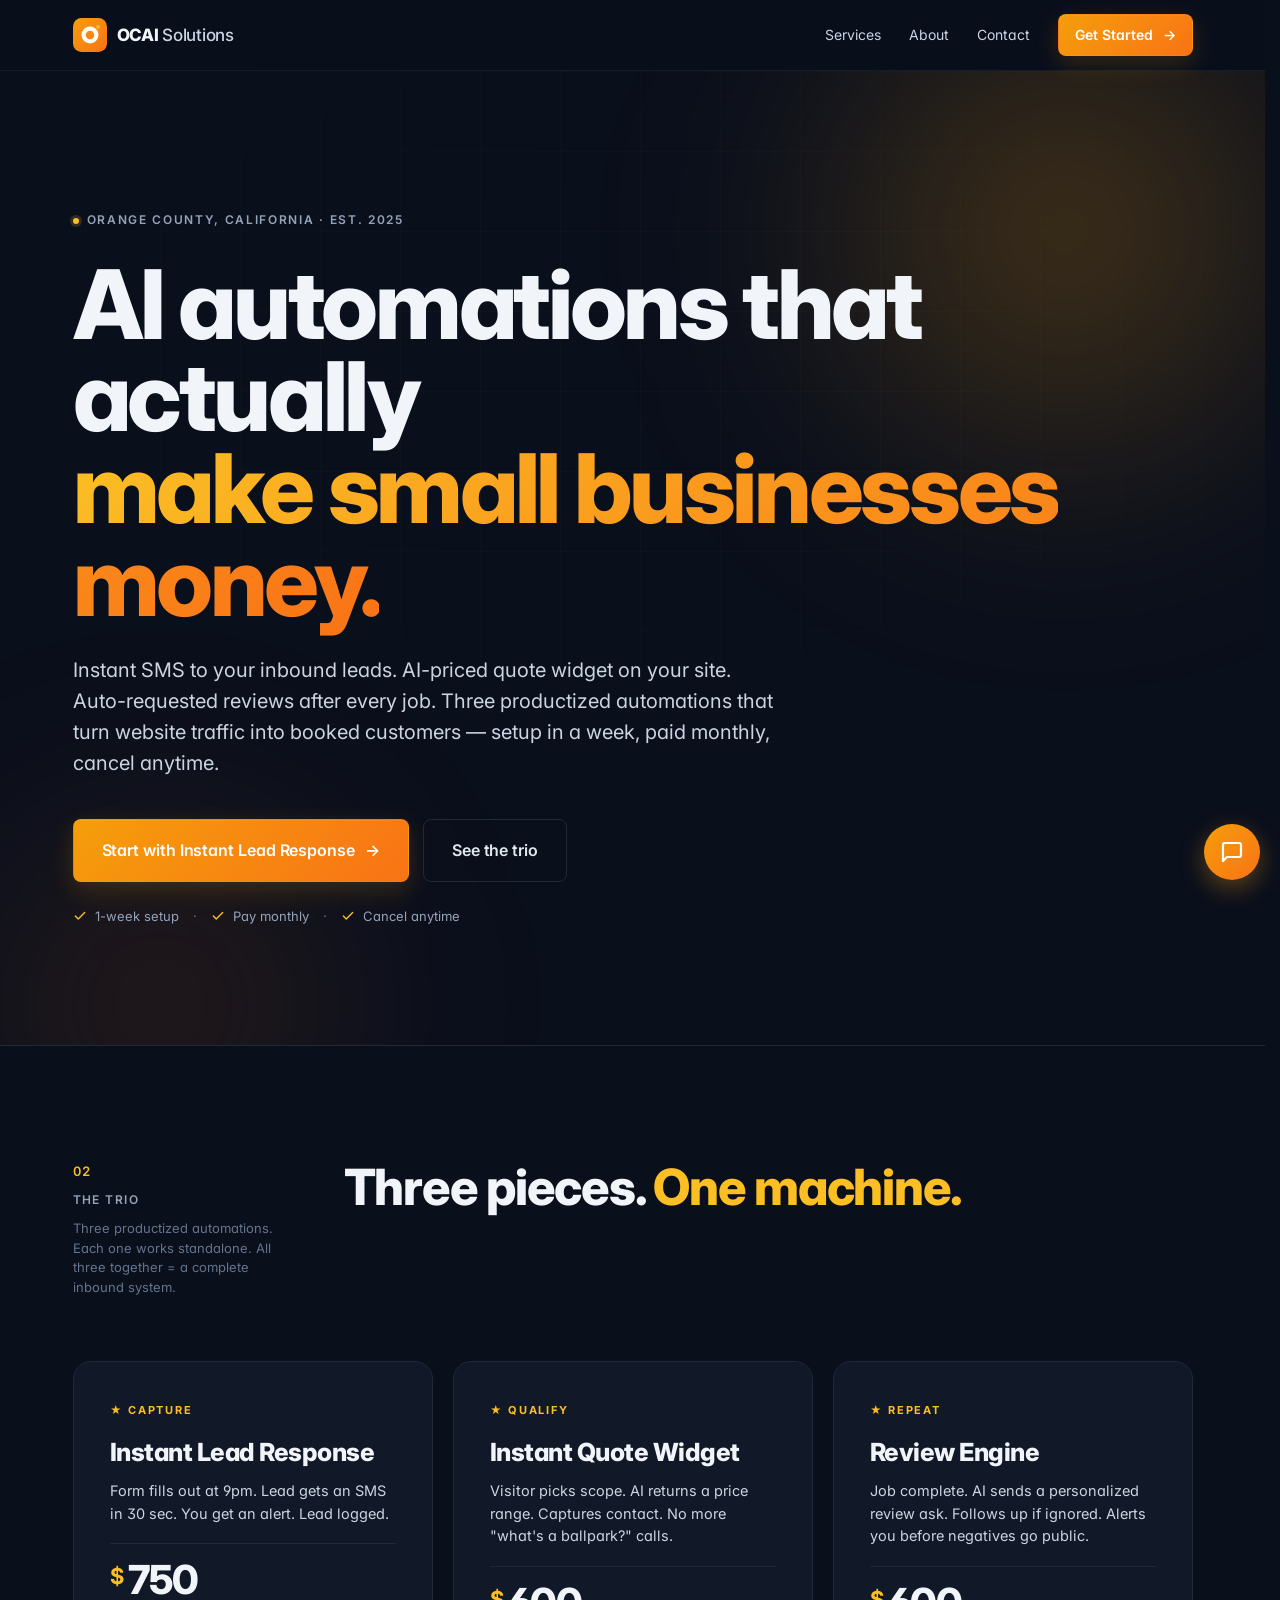
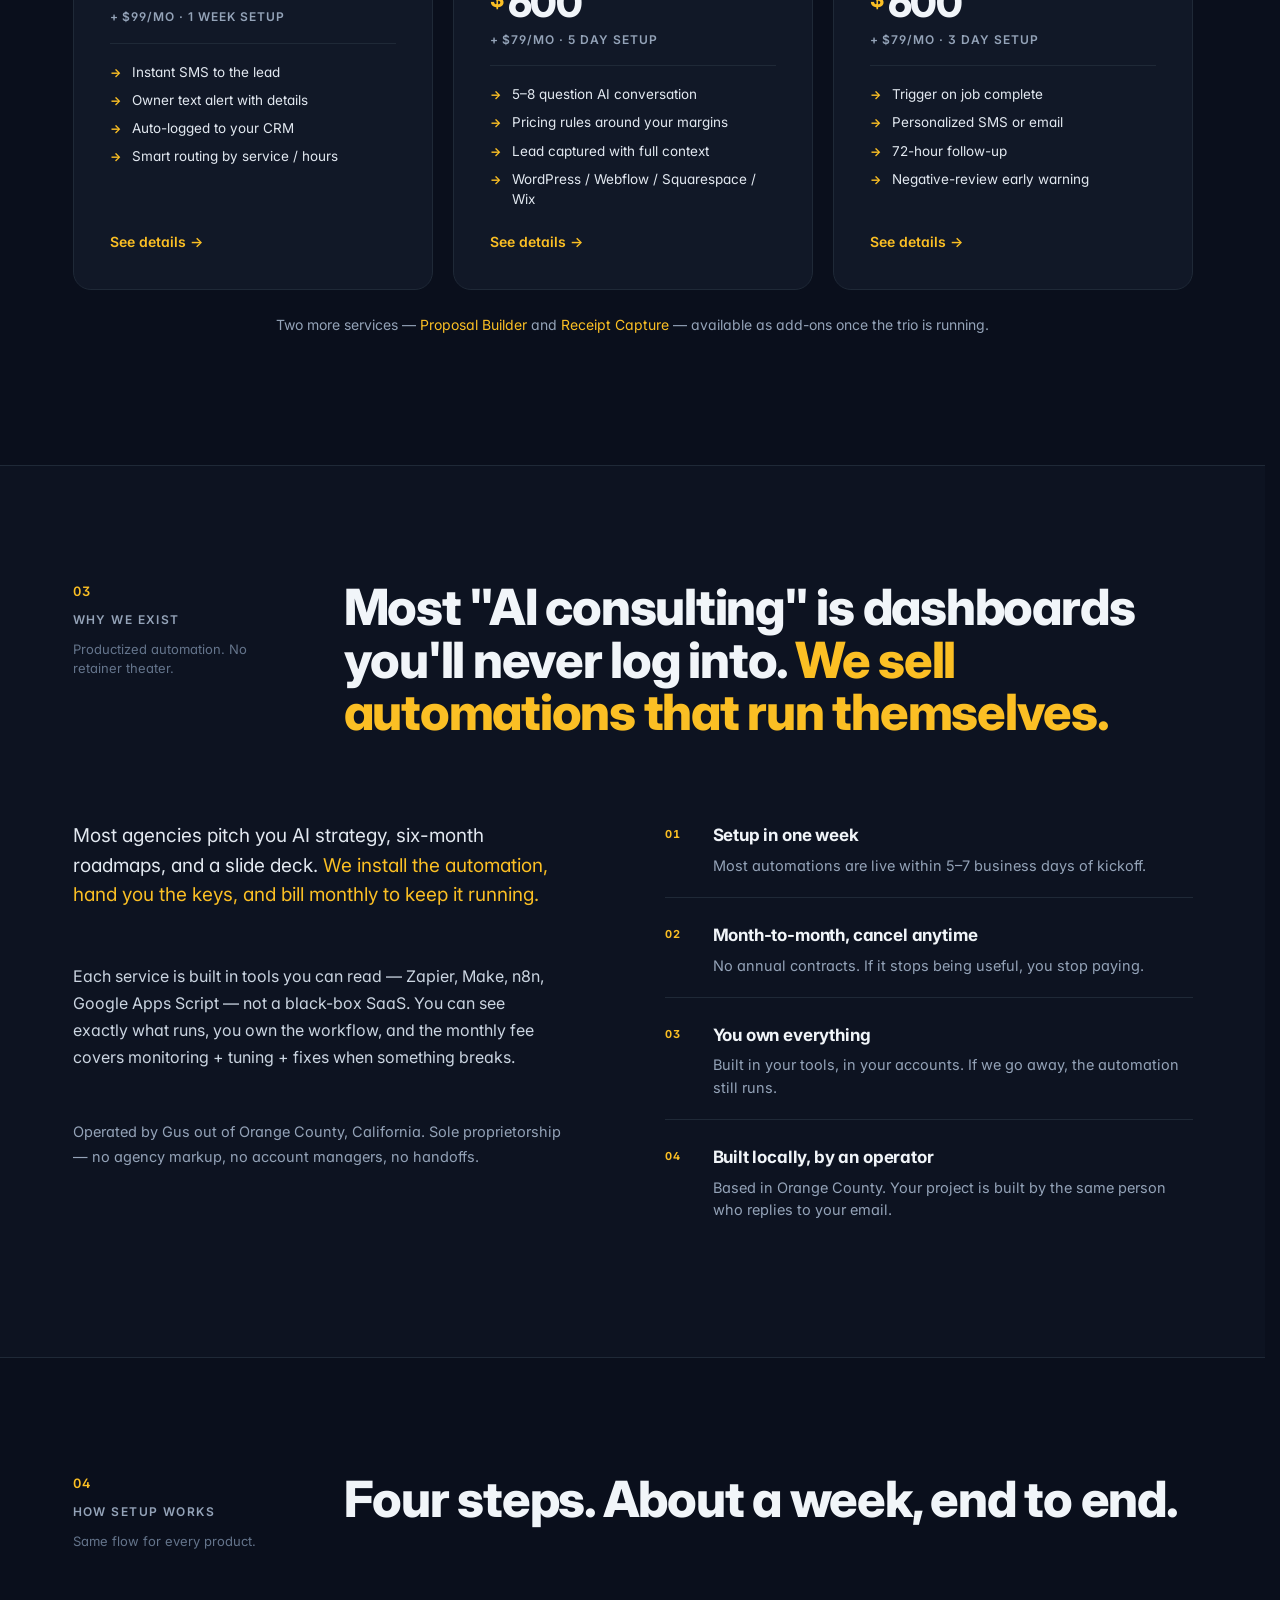
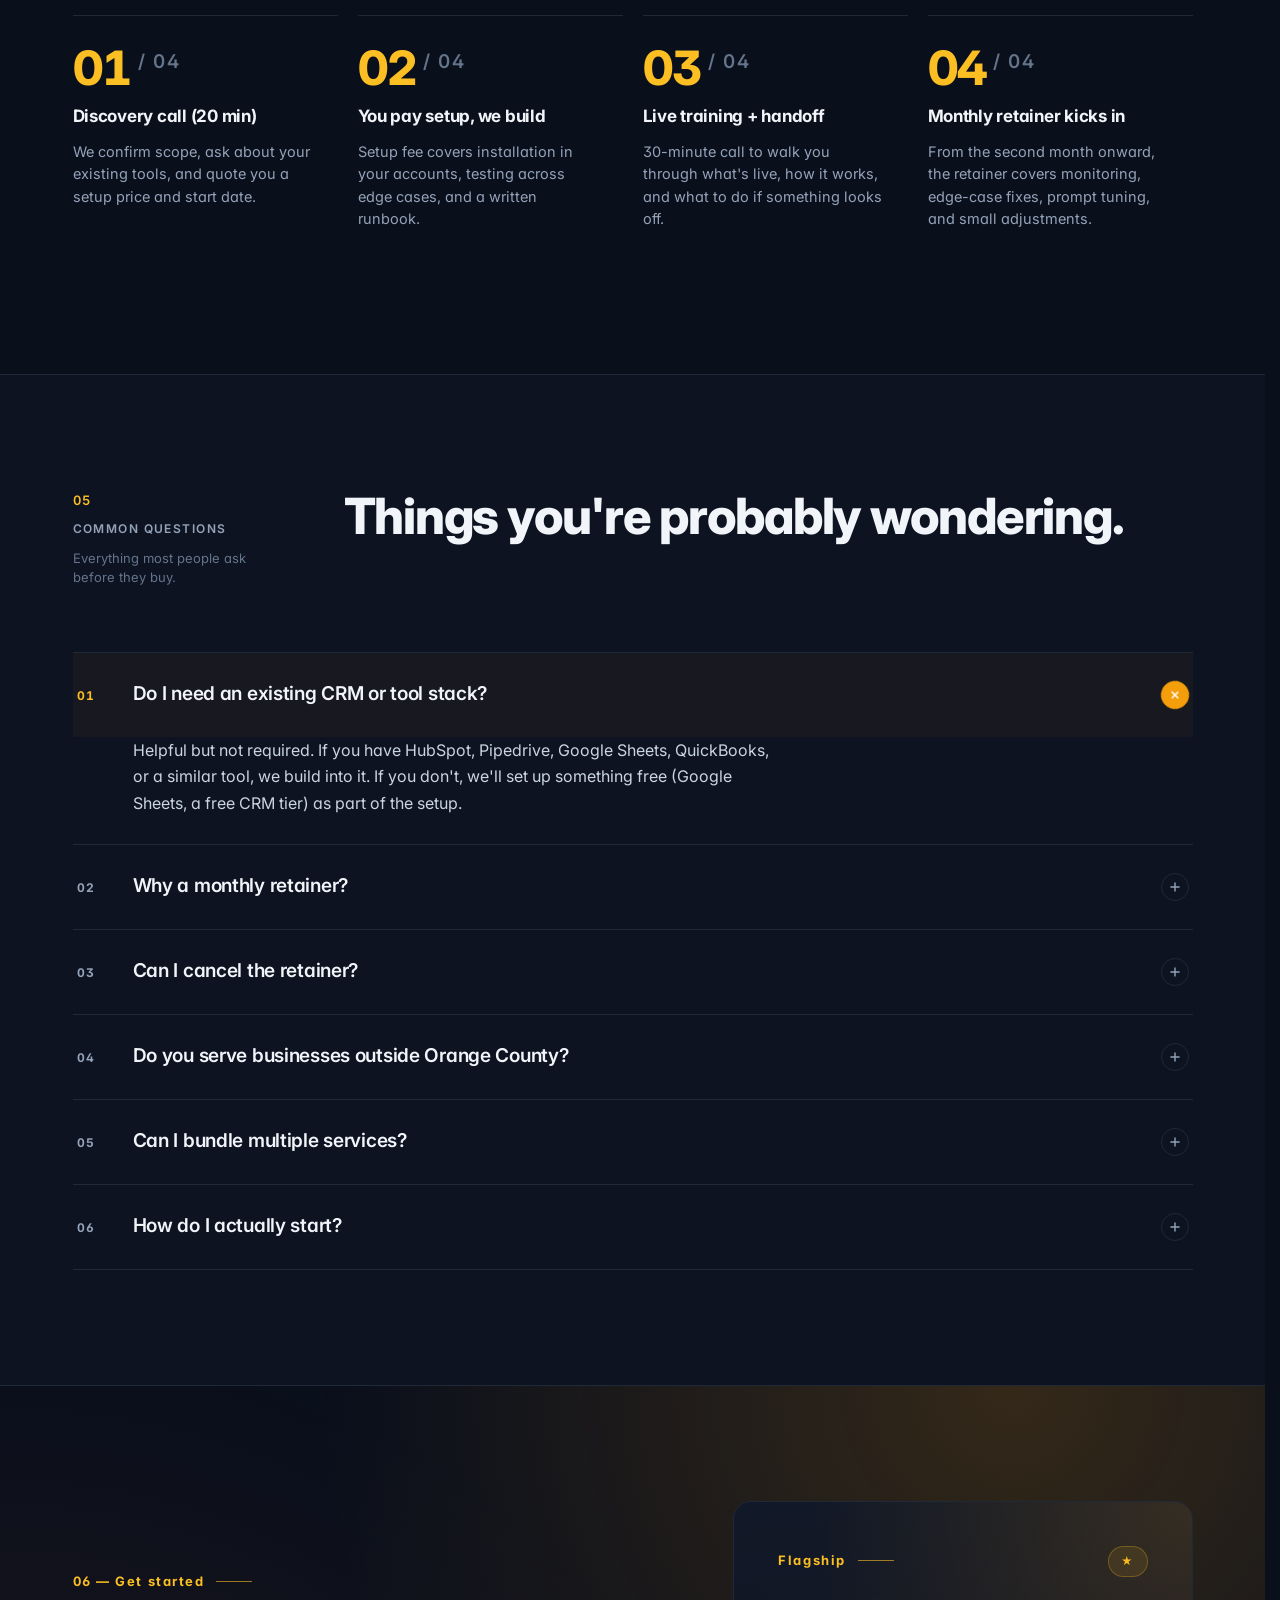
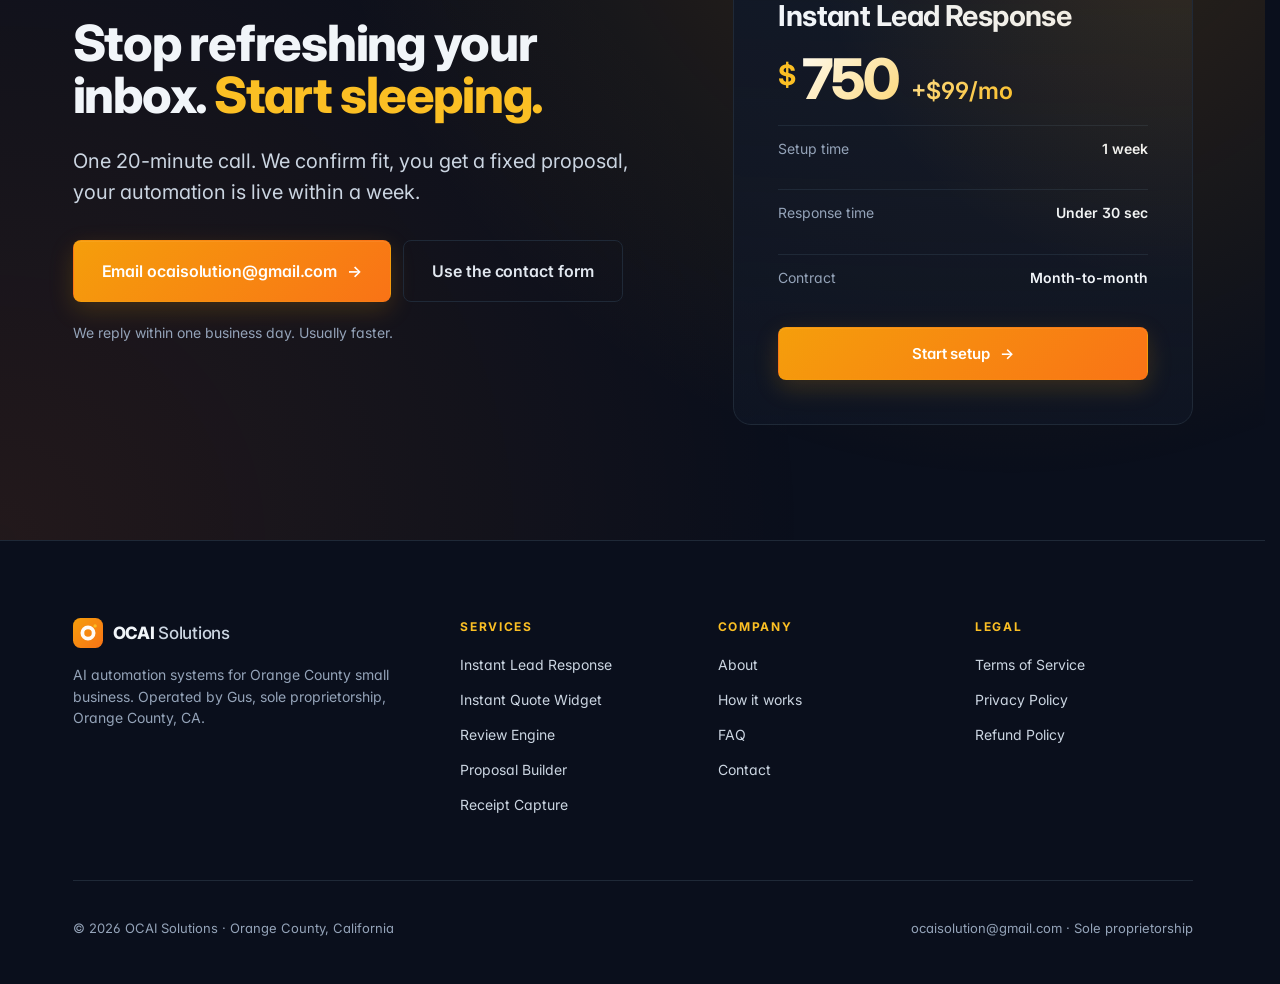
==== commit 5145a532: "Narrow lineup to 3-product marketing trio + 2 upsells; add Quote Widget; cut Voicemail + Inbox Per m" ====
--- a/index.html
+++ b/index.html
@@ -4,15 +4,15 @@
 <meta charset="utf-8">
 <meta name="viewport" content="width=device-width, initial-scale=1">
 <title>OCAI Solutions — AI automations that actually make small businesses money</title>
-<meta name="description" content="OCAI Solutions ships fixed-price AI automations for Orange County small business. Instant lead response, voicemail triage, proposal generation, and more. Setup in 1 week, pay monthly.">
+<meta name="description" content="OCAI Solutions ships fixed-price AI automations for Orange County small business. Instant lead response, AI quote widget, automated reviews. Setup in 1 week, pay monthly.">
 <meta property="og:type" content="website">
 <meta property="og:site_name" content="OCAI Solutions">
 <meta property="og:title" content="OCAI Solutions — AI automations that actually make small businesses money">
-<meta property="og:description" content="OCAI Solutions ships fixed-price AI automations for Orange County small business. Instant lead response, voicemail triage, proposal generation, and more. Setup in 1 week, pay monthly.">
+<meta property="og:description" content="OCAI Solutions ships fixed-price AI automations for Orange County small business. Instant lead response, AI quote widget, automated reviews. Setup in 1 week, pay monthly.">
 <meta property="og:url" content="https://ocaisolutions.com/">
 <meta name="twitter:card" content="summary">
 <meta name="twitter:title" content="OCAI Solutions — AI automations that actually make small businesses money">
-<meta name="twitter:description" content="OCAI Solutions ships fixed-price AI automations for Orange County small business. Instant lead response, voicemail triage, proposal generation, and more. Setup in 1 week, pay monthly.">
+<meta name="twitter:description" content="OCAI Solutions ships fixed-price AI automations for Orange County small business. Instant lead response, AI quote widget, automated reviews. Setup in 1 week, pay monthly.">
 <link rel="icon" href="favicon.svg">
 <link rel="preconnect" href="https://fonts.googleapis.com">
 <link rel="preconnect" href="https://fonts.gstatic.com" crossorigin>
@@ -25,7 +25,7 @@
   "@type": "ProfessionalService",
   "name": "OCAI Solutions",
   "alternateName": "OCAI",
-  "description": "Productized AI automation services for Orange County small businesses. Lead response, voicemail triage, proposal generation, review automation, support inbox, receipt capture.",
+  "description": "Productized AI automation services for Orange County small businesses. Three core services: Instant Lead Response, Instant Quote Widget, Review Engine. Plus add-ons: Proposal Builder, Receipt Capture.",
   "url": "https://ocaisolutions.com",
   "email": "ocaisolution@gmail.com",
   "priceRange": "$600+",
@@ -36,10 +36,9 @@
     "name": "AI Automation Services",
     "itemListElement": [
       {"@type": "Offer", "itemOffered": {"@type": "Service", "name": "Instant Lead Response", "description": "Form fill triggers instant SMS to lead and owner, logs the lead in your CRM. Setup $750, $99/mo."}},
-      {"@type": "Offer", "itemOffered": {"@type": "Service", "name": "Voicemail Triage", "description": "Missed calls transcribed, summarized, categorized, routed. Setup $1,200, $149/mo."}},
+      {"@type": "Offer", "itemOffered": {"@type": "Service", "name": "Instant Quote Widget", "description": "Visitor picks scope, AI returns a price range, contact captured. Setup $600, $79/mo."}},
+      {"@type": "Offer", "itemOffered": {"@type": "Service", "name": "Review Engine", "description": "Automated review requests after job completion plus follow-ups and alerts. Setup $600, $79/mo."}},
       {"@type": "Offer", "itemOffered": {"@type": "Service", "name": "Proposal Builder", "description": "Voice memo describing the job becomes a branded PDF proposal sent to the client. Setup $1,500, $149/mo."}},
-      {"@type": "Offer", "itemOffered": {"@type": "Service", "name": "Review Engine", "description": "Automated review requests after job completion plus follow-ups and alerts. Setup $600, $79/mo."}},
-      {"@type": "Offer", "itemOffered": {"@type": "Service", "name": "Inbox Co-Pilot", "description": "AI drafts first-pass replies for your support inbox; escalates angry customers. Setup $1,000, $199/mo."}},
       {"@type": "Offer", "itemOffered": {"@type": "Service", "name": "Receipt Capture", "description": "Forward receipts to a magic email; AI extracts data and posts to QuickBooks. Setup $900, $99/mo."}}
     ]
   }
@@ -89,15 +88,15 @@
         </h1>
 
         <p class="hero-sub">
-          Instant lead response. Voicemail you can read. Proposals that write themselves.
-          Six productized automations for Orange County service businesses — set up in a week, paid monthly, cancel anytime.
+          Instant SMS to your inbound leads. AI-priced quote widget on your site. Auto-requested reviews after every job.
+          Three productized automations that turn website traffic into booked customers — setup in a week, paid monthly, cancel anytime.
         </p>
 
         <div class="hero-cta-row">
           <a href="services.html#lead-response" class="btn btn-gradient btn-lg">
             Start with Instant Lead Response <span class="arrow" aria-hidden="true">→</span>
           </a>
-          <a href="services.html" class="btn btn-secondary btn-lg">See all 6 services</a>
+          <a href="services.html" class="btn btn-secondary btn-lg">See the trio</a>
         </div>
 
         <div class="hero-microcopy">
@@ -126,103 +125,76 @@
     <header class="section-masthead">
       <div class="meta">
         <span class="num">02</span>
-        <span class="label">What we build</span>
-        <span class="desc">Six productized automations. Setup once. Monthly retainer keeps everything running and tuned.</span>
-      </div>
-      <h2 class="section-title">Six services. <em style="font-style:normal;color:var(--brand-400)">One flagship</em> — the rest layer on top.</h2>
+        <span class="label">The trio</span>
+        <span class="desc">Three productized automations. Each one works standalone. All three together = a complete inbound system.</span>
+      </div>
+      <h2 class="section-title">Three pieces. <em style="font-style:normal;color:var(--brand-400)">One machine.</em></h2>
     </header>
 
-    <div class="services layout-stacked">
-
-      <article class="flagship">
-        <div class="flagship-left">
-          <div class="flagship-tags">
-            <span class="tag gold">★ Flagship</span>
-            <span class="tag">$750 setup · $99/mo</span>
-            <span class="tag outline">1-week delivery</span>
-          </div>
-
-          <h3 class="flagship-title">Instant Lead Response</h3>
-
-          <p class="flagship-body">
-            Your contact form fills out at 9pm Friday. Within 30 seconds the lead gets an SMS confirmation. You get a text alert. The lead is logged in your CRM or Google Sheet. By Monday morning, the lead remembers you instead of the next contractor they called. Stop refreshing your inbox; start sleeping.
-          </p>
-
-          <ul class="flagship-deliverables">
-            <li>Form submission triggers instant SMS to lead</li>
-            <li>Owner text alert with lead details + reply link</li>
-            <li>Auto-logged to your CRM (HubSpot, Pipedrive) or Google Sheet</li>
-            <li>Smart routing based on service type or location</li>
-            <li>Weekly summary report of leads handled</li>
-            <li>Built in tools you already pay for (Zapier, Make, or n8n)</li>
-          </ul>
-
-          <div class="flagship-cta-row">
-            <a href="contact.html?service=lead-response" class="btn btn-gradient">
-              Start Instant Lead Response <span class="arrow" aria-hidden="true">→</span>
-            </a>
-            <a href="services.html#lead-response" class="btn btn-ghost">
-              See the full setup <span class="arrow" aria-hidden="true">→</span>
-            </a>
-          </div>
-        </div>
-
-        <aside class="flagship-right">
-          <div>
-            <div class="flagship-price-label">Setup + monthly</div>
-            <div class="flagship-price"><span class="dollar">$</span>750</div>
-            <div class="tier-price-sub" style="margin-top:8px">Plus $99/month</div>
-          </div>
-
-          <div class="flagship-meta">
-            <div class="row"><span class="key">Setup time</span><span class="val">1 week</span></div>
-            <div class="row"><span class="key">Response time</span><span class="val">Under 30 sec</span></div>
-            <div class="row"><span class="key">Tools</span><span class="val">Your CRM + SMS</span></div>
-            <div class="row"><span class="key">Contract</span><span class="val">Month-to-month</span></div>
-            <div class="row"><span class="key">Cancel</span><span class="val">Anytime</span></div>
-          </div>
-        </aside>
-      </article>
-
-      <div class="service-pair" style="grid-template-columns:repeat(auto-fit,minmax(260px,1fr));gap:16px">
-
-        <a href="services.html#voicemail" class="service-card">
-          <div class="head"><span class="num-mark">02</span><span class="tag outline">$1,200 setup</span></div>
-          <h3>Voicemail Triage</h3>
-          <p class="body">Missed calls get transcribed, summarized by AI, categorized (new client / existing / spam), and routed to the right person — instead of sitting in voicemail purgatory.</p>
-          <div class="footer-row"><span class="price-line">$149/mo</span><span>Learn more <span aria-hidden="true">→</span></span></div>
-        </a>
-
-        <a href="services.html#proposal" class="service-card">
-          <div class="head"><span class="num-mark">03</span><span class="tag outline">$1,500 setup</span></div>
-          <h3>Proposal Builder</h3>
-          <p class="body">Send a voice memo describing the job. AI generates a branded PDF proposal with line items and emails it to the client — typically faster than your competitor's "we'll send you something tomorrow."</p>
-          <div class="footer-row"><span class="price-line">$149/mo</span><span>Learn more <span aria-hidden="true">→</span></span></div>
-        </a>
-
-        <a href="services.html#reviews" class="service-card">
-          <div class="head"><span class="num-mark">04</span><span class="tag outline">$600 setup</span></div>
-          <h3>Review Engine</h3>
-          <p class="body">When a job is marked complete, AI sends a personalized review request, follows up after 3 days if ignored, and alerts you to negative reviews before they go public.</p>
-          <div class="footer-row"><span class="price-line">$79/mo</span><span>Learn more <span aria-hidden="true">→</span></span></div>
-        </a>
-
-        <a href="services.html#inbox" class="service-card">
-          <div class="head"><span class="num-mark">05</span><span class="tag outline">$1,000 setup</span></div>
-          <h3>Inbox Co-Pilot</h3>
-          <p class="body">AI handles the first-pass response to common questions on your support email, drafts a reply for your approval, and escalates angry customers so nothing slips.</p>
-          <div class="footer-row"><span class="price-line">$199/mo</span><span>Learn more <span aria-hidden="true">→</span></span></div>
-        </a>
-
-        <a href="services.html#receipts" class="service-card">
-          <div class="head"><span class="num-mark">06</span><span class="tag outline">$900 setup</span></div>
-          <h3>Receipt Capture</h3>
-          <p class="body">Forward receipts to a magic email address. AI extracts the data, posts to QuickBooks, and replies with confirmation — instead of you stuffing receipts in a shoebox until April.</p>
-          <div class="footer-row"><span class="price-line">$99/mo</span><span>Learn more <span aria-hidden="true">→</span></span></div>
-        </a>
-
-      </div>
-    </div>
+    <div class="services" style="display:grid;grid-template-columns:repeat(3,1fr);gap:20px;align-items:stretch">
+
+      <a href="services.html#lead-response" class="trio-product-card">
+        <div class="trio-eyebrow">★ Capture</div>
+        <h3>Instant Lead Response</h3>
+        <p class="trio-tagline">Form fills out at 9pm. Lead gets an SMS in 30 sec. You get an alert. Lead logged.</p>
+        <div class="trio-price-block">
+          <div class="trio-price"><span class="dollar">$</span>750</div>
+          <div class="trio-price-sub">+ $99/mo · 1 week setup</div>
+        </div>
+        <ul class="trio-features">
+          <li>Instant SMS to the lead</li>
+          <li>Owner text alert with details</li>
+          <li>Auto-logged to your CRM</li>
+          <li>Smart routing by service / hours</li>
+        </ul>
+        <div class="trio-cta">
+          <span>See details <span aria-hidden="true">→</span></span>
+        </div>
+      </a>
+
+      <a href="services.html#quote-widget" class="trio-product-card">
+        <div class="trio-eyebrow">★ Qualify</div>
+        <h3>Instant Quote Widget</h3>
+        <p class="trio-tagline">Visitor picks scope. AI returns a price range. Captures contact. No more "what's a ballpark?" calls.</p>
+        <div class="trio-price-block">
+          <div class="trio-price"><span class="dollar">$</span>600</div>
+          <div class="trio-price-sub">+ $79/mo · 5 day setup</div>
+        </div>
+        <ul class="trio-features">
+          <li>5–8 question AI conversation</li>
+          <li>Pricing rules around your margins</li>
+          <li>Lead captured with full context</li>
+          <li>WordPress / Webflow / Squarespace / Wix</li>
+        </ul>
+        <div class="trio-cta">
+          <span>See details <span aria-hidden="true">→</span></span>
+        </div>
+      </a>
+
+      <a href="services.html#reviews" class="trio-product-card">
+        <div class="trio-eyebrow">★ Repeat</div>
+        <h3>Review Engine</h3>
+        <p class="trio-tagline">Job complete. AI sends a personalized review ask. Follows up if ignored. Alerts you before negatives go public.</p>
+        <div class="trio-price-block">
+          <div class="trio-price"><span class="dollar">$</span>600</div>
+          <div class="trio-price-sub">+ $79/mo · 3 day setup</div>
+        </div>
+        <ul class="trio-features">
+          <li>Trigger on job complete</li>
+          <li>Personalized SMS or email</li>
+          <li>72-hour follow-up</li>
+          <li>Negative-review early warning</li>
+        </ul>
+        <div class="trio-cta">
+          <span>See details <span aria-hidden="true">→</span></span>
+        </div>
+      </a>
+
+    </div>
+
+    <p class="muted small" style="margin-top:24px;text-align:center">
+      Two more services — <a href="services.html#proposal" style="color:var(--brand-400)">Proposal Builder</a> and <a href="services.html#receipts" style="color:var(--brand-400)">Receipt Capture</a> — available as add-ons once the trio is running.
+    </p>
   </div>
 </section>
 
@@ -454,10 +426,9 @@
         <h4>Services</h4>
         <ul>
           <li><a href="services.html#lead-response">Instant Lead Response</a></li>
-          <li><a href="services.html#voicemail">Voicemail Triage</a></li>
+          <li><a href="services.html#quote-widget">Instant Quote Widget</a></li>
+          <li><a href="services.html#reviews">Review Engine</a></li>
           <li><a href="services.html#proposal">Proposal Builder</a></li>
-          <li><a href="services.html#reviews">Review Engine</a></li>
-          <li><a href="services.html#inbox">Inbox Co-Pilot</a></li>
           <li><a href="services.html#receipts">Receipt Capture</a></li>
         </ul>
       </div>
--- a/styles.css
+++ b/styles.css
@@ -1428,3 +1428,117 @@
   color: var(--fg-faint);
   font-weight: 700;
 }
+
+
+/* ============================================================
+   Trio product card (homepage — 3 equal-weight cards)
+   ============================================================ */
+.trio-product-card {
+  position: relative;
+  display: flex;
+  flex-direction: column;
+  gap: 14px;
+  padding: clamp(28px, 3vw, 36px);
+  background: var(--panel);
+  border: 1px solid var(--line);
+  border-radius: var(--radius-xl);
+  transition: border-color var(--transition-base), transform var(--transition-base), box-shadow var(--transition-base);
+  cursor: pointer;
+  text-decoration: none;
+  color: inherit;
+}
+.trio-product-card:hover {
+  border-color: var(--brand-400);
+  transform: translateY(-4px);
+  box-shadow: 0 16px 40px rgba(245,158,11,0.10);
+}
+.trio-product-card .trio-eyebrow {
+  font-size: 11px;
+  font-weight: 700;
+  letter-spacing: 0.16em;
+  text-transform: uppercase;
+  color: var(--brand-gold);
+  padding: 4px 0;
+}
+.trio-product-card h3 {
+  font-size: clamp(1.375rem, 1rem + 0.7vw, 1.625rem);
+  font-weight: 800;
+  letter-spacing: -0.02em;
+  line-height: 1.15;
+  margin: 0;
+  color: var(--fg-1);
+}
+.trio-product-card .trio-tagline {
+  font-size: 14.5px;
+  line-height: 1.55;
+  color: var(--fg-3);
+  margin: 0;
+}
+.trio-product-card .trio-price-block {
+  border-top: 1px solid var(--line);
+  border-bottom: 1px solid var(--line);
+  padding: 16px 0;
+  margin: 4px 0;
+}
+.trio-product-card .trio-price {
+  display: flex;
+  align-items: baseline;
+  gap: 6px;
+  font-size: clamp(2rem, 1.4rem + 1.4vw, 2.5rem);
+  font-weight: 800;
+  letter-spacing: -0.04em;
+  line-height: 1;
+  color: var(--fg-1);
+}
+.trio-product-card .trio-price .dollar {
+  font-size: 0.55em;
+  font-weight: 700;
+  color: var(--brand-400);
+  transform: translateY(-0.45em);
+}
+.trio-product-card .trio-price-sub {
+  font-size: 12px;
+  color: var(--fg-mute);
+  letter-spacing: 0.08em;
+  text-transform: uppercase;
+  font-weight: 600;
+  margin-top: 8px;
+}
+.trio-product-card .trio-features {
+  display: flex;
+  flex-direction: column;
+  gap: 8px;
+  margin: 0;
+}
+.trio-product-card .trio-features li {
+  display: grid;
+  grid-template-columns: 14px 1fr;
+  gap: 8px;
+  align-items: baseline;
+  font-size: 13.5px;
+  line-height: 1.5;
+  color: var(--fg-2);
+}
+.trio-product-card .trio-features li::before {
+  content: "→";
+  color: var(--brand-400);
+  font-weight: 700;
+  font-size: 12px;
+}
+.trio-product-card .trio-cta {
+  margin-top: auto;
+  padding-top: 8px;
+  font-size: 14px;
+  font-weight: 600;
+  color: var(--brand-400);
+}
+.trio-product-card:hover .trio-cta {
+  color: var(--brand-gold);
+}
+
+/* Stack to single column on narrow screens */
+@media (max-width: 960px) {
+  .services[style*="grid-template-columns:repeat(3"] {
+    grid-template-columns: 1fr !important;
+  }
+}
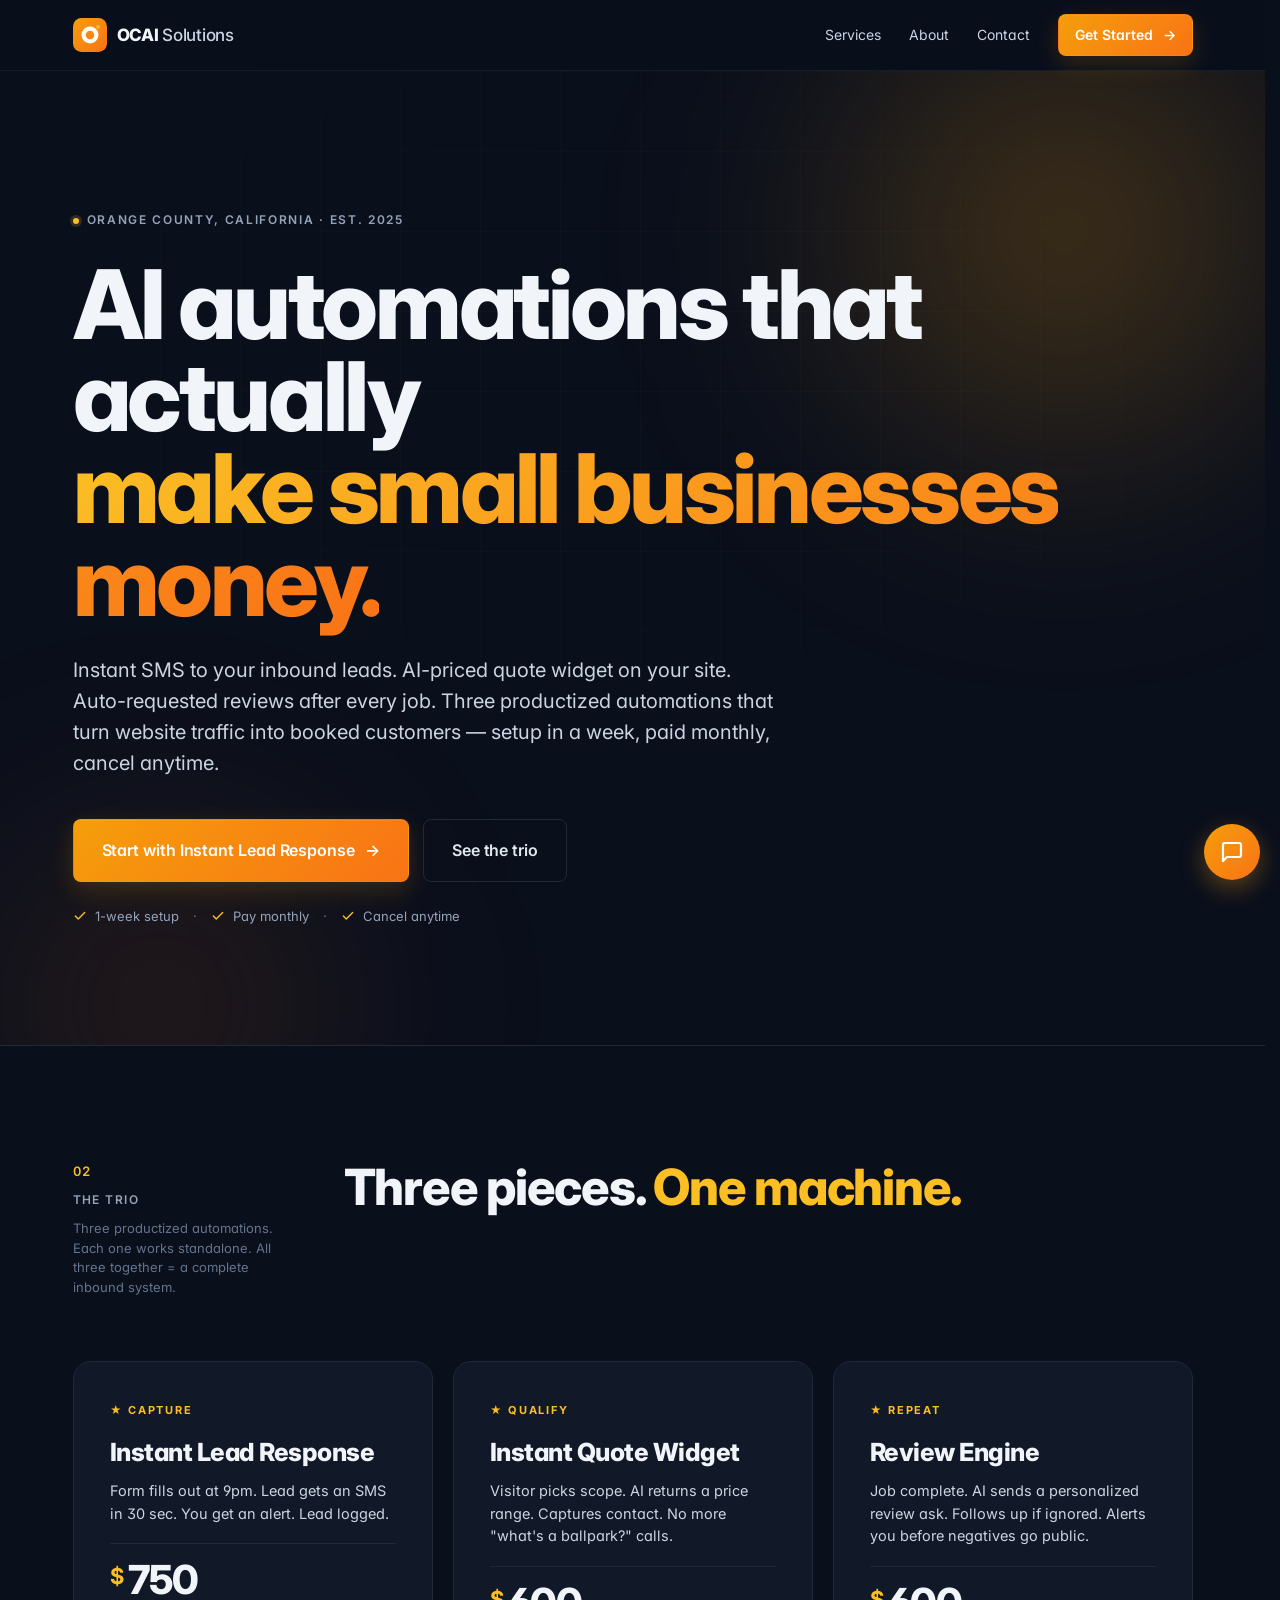
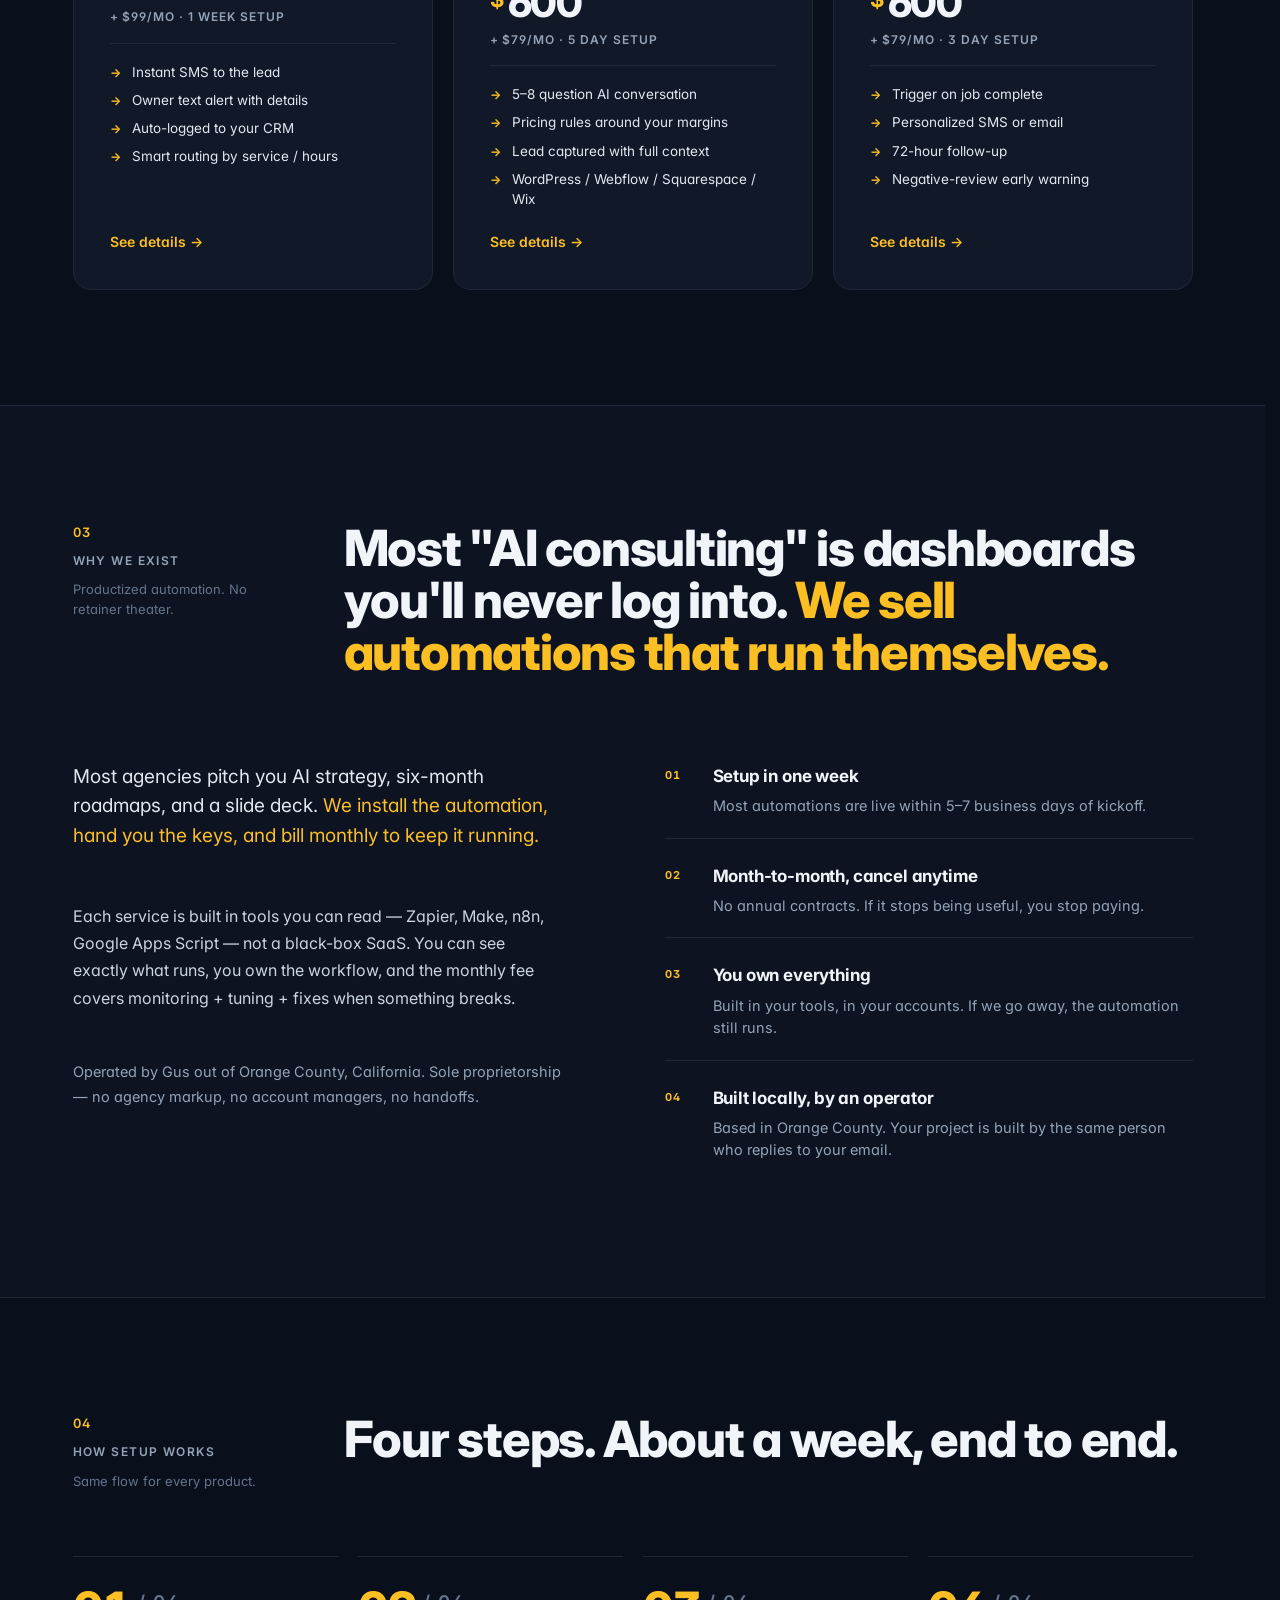
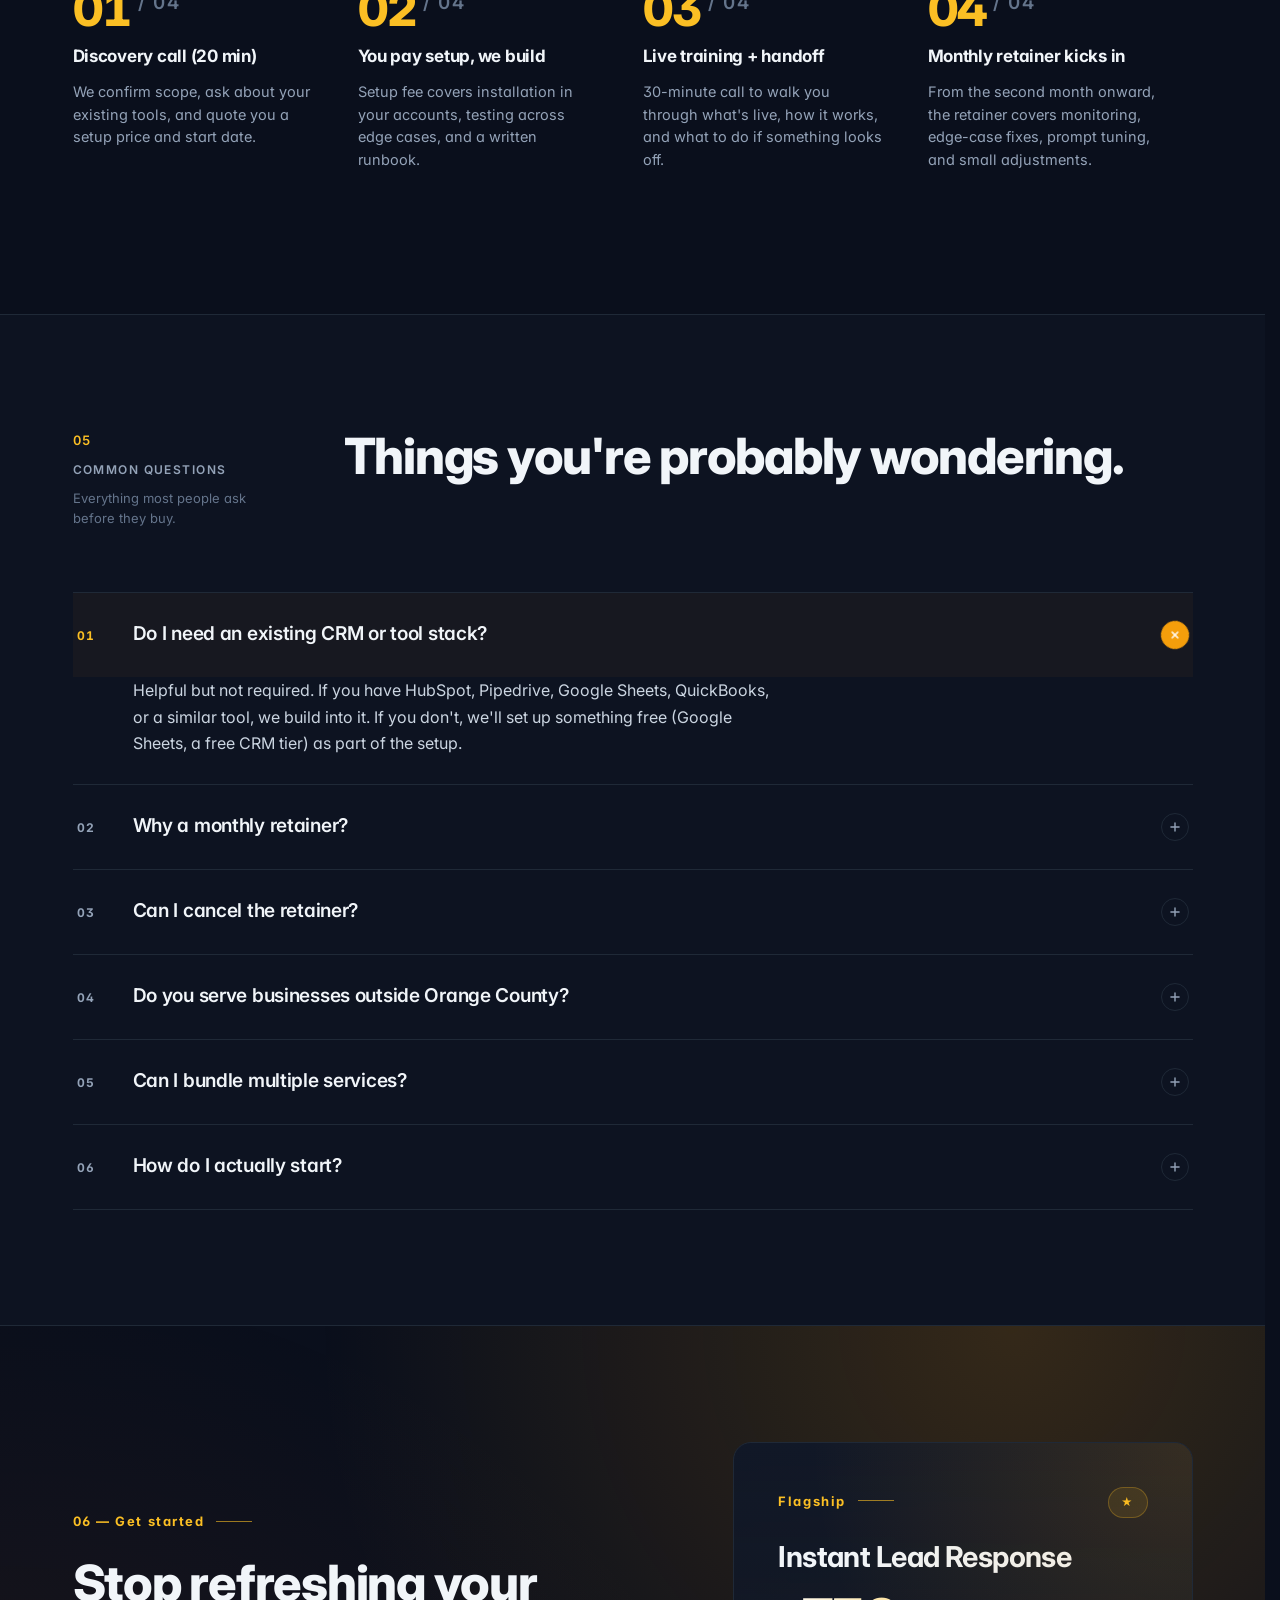
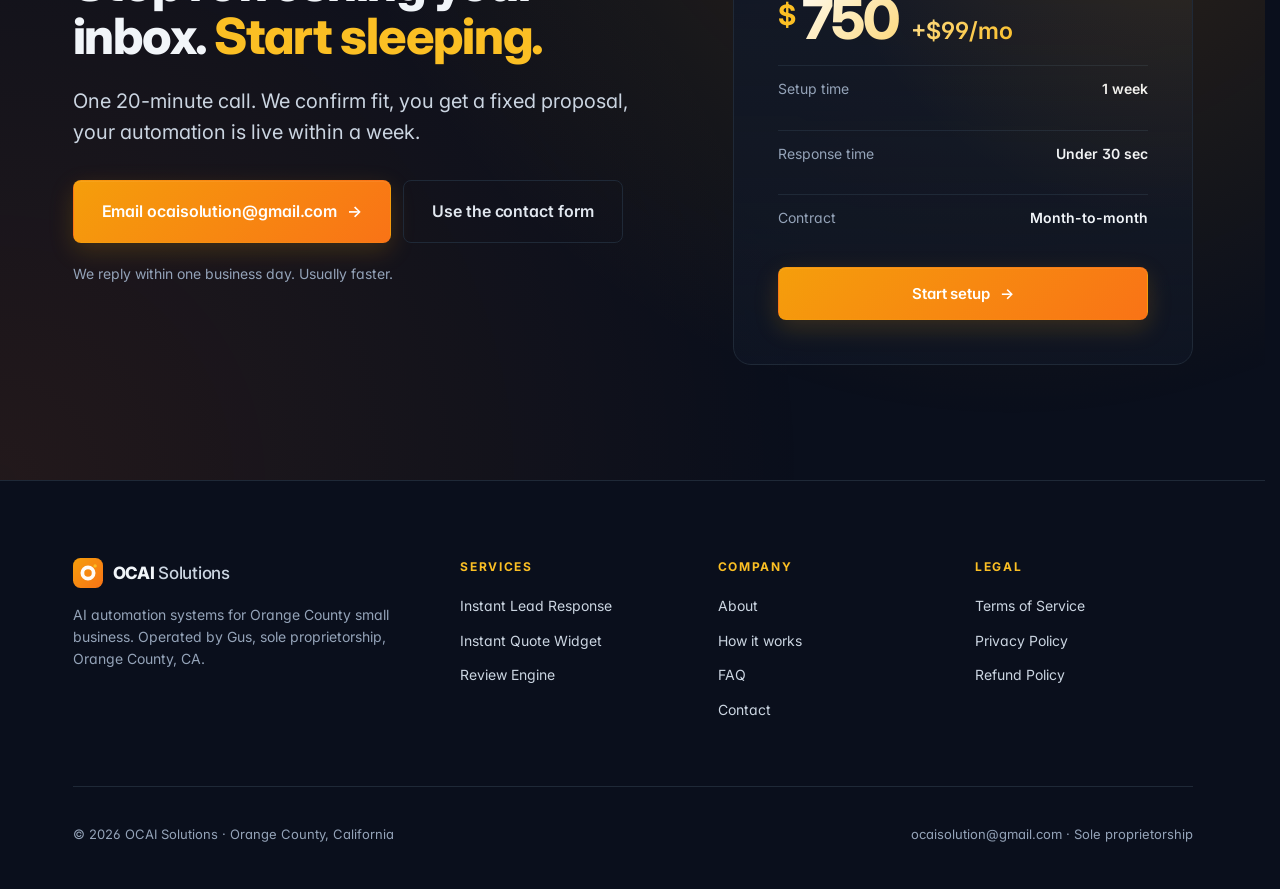
==== commit 50570cdd: "Tighten to trio-only: remove upsell cards from services.html, slim footers, drop add-ons mention fro" ====
--- a/index.html
+++ b/index.html
@@ -192,9 +192,7 @@
 
     </div>
 
-    <p class="muted small" style="margin-top:24px;text-align:center">
-      Two more services — <a href="services.html#proposal" style="color:var(--brand-400)">Proposal Builder</a> and <a href="services.html#receipts" style="color:var(--brand-400)">Receipt Capture</a> — available as add-ons once the trio is running.
-    </p>
+
   </div>
 </section>
 
@@ -428,8 +426,6 @@
           <li><a href="services.html#lead-response">Instant Lead Response</a></li>
           <li><a href="services.html#quote-widget">Instant Quote Widget</a></li>
           <li><a href="services.html#reviews">Review Engine</a></li>
-          <li><a href="services.html#proposal">Proposal Builder</a></li>
-          <li><a href="services.html#receipts">Receipt Capture</a></li>
         </ul>
       </div>
       <div class="footer-col">
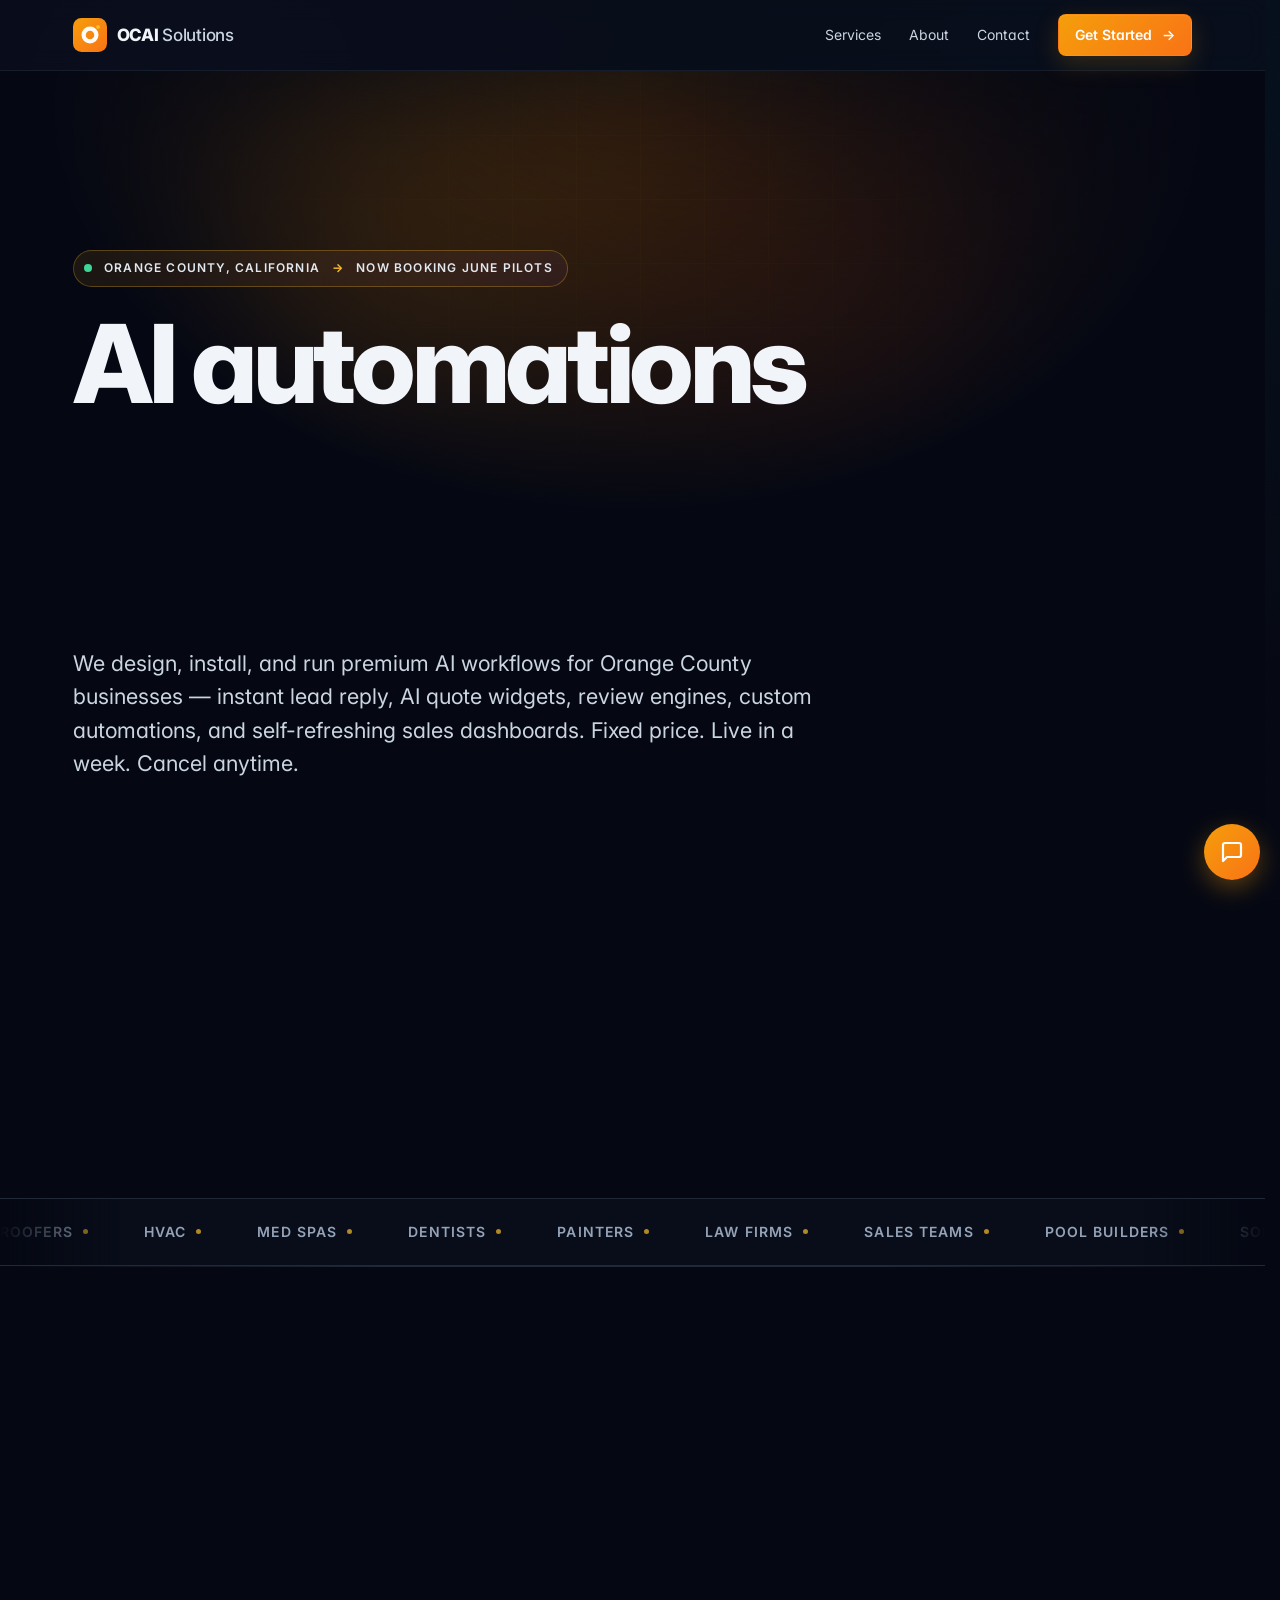
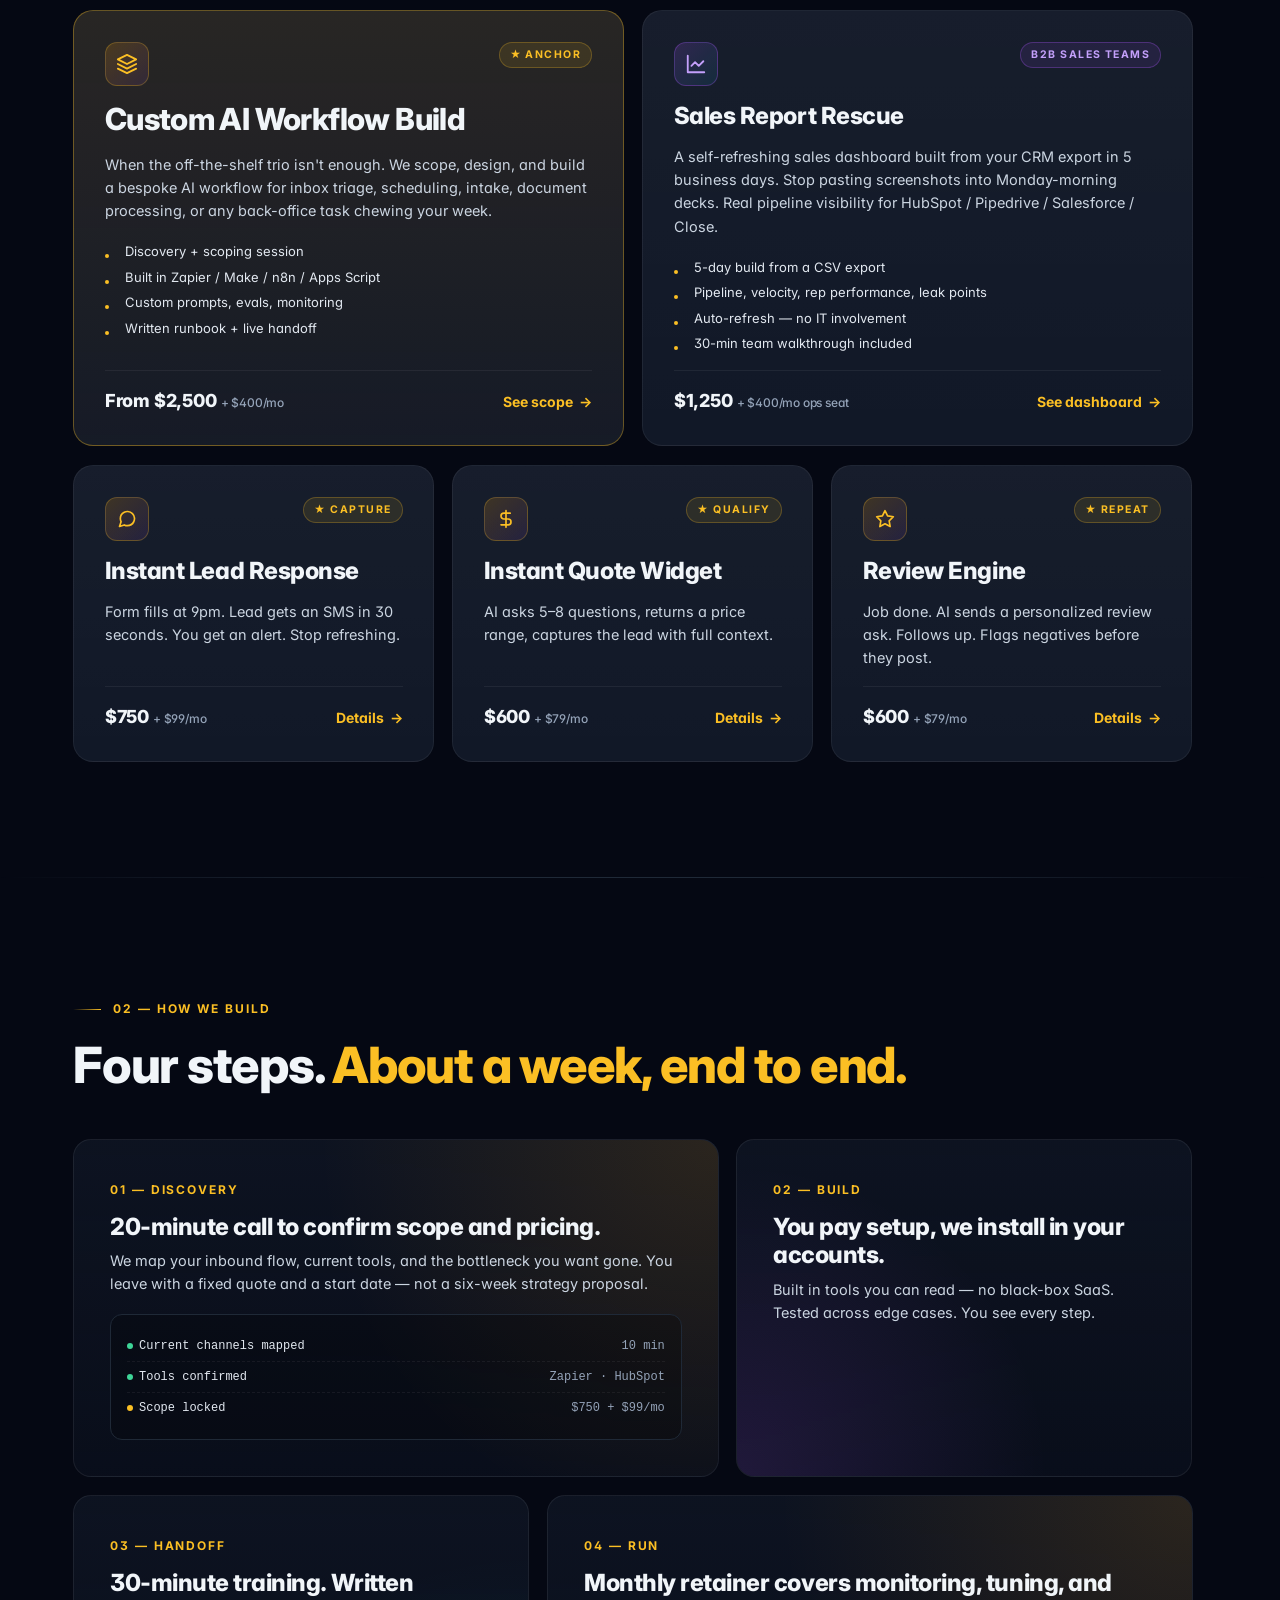
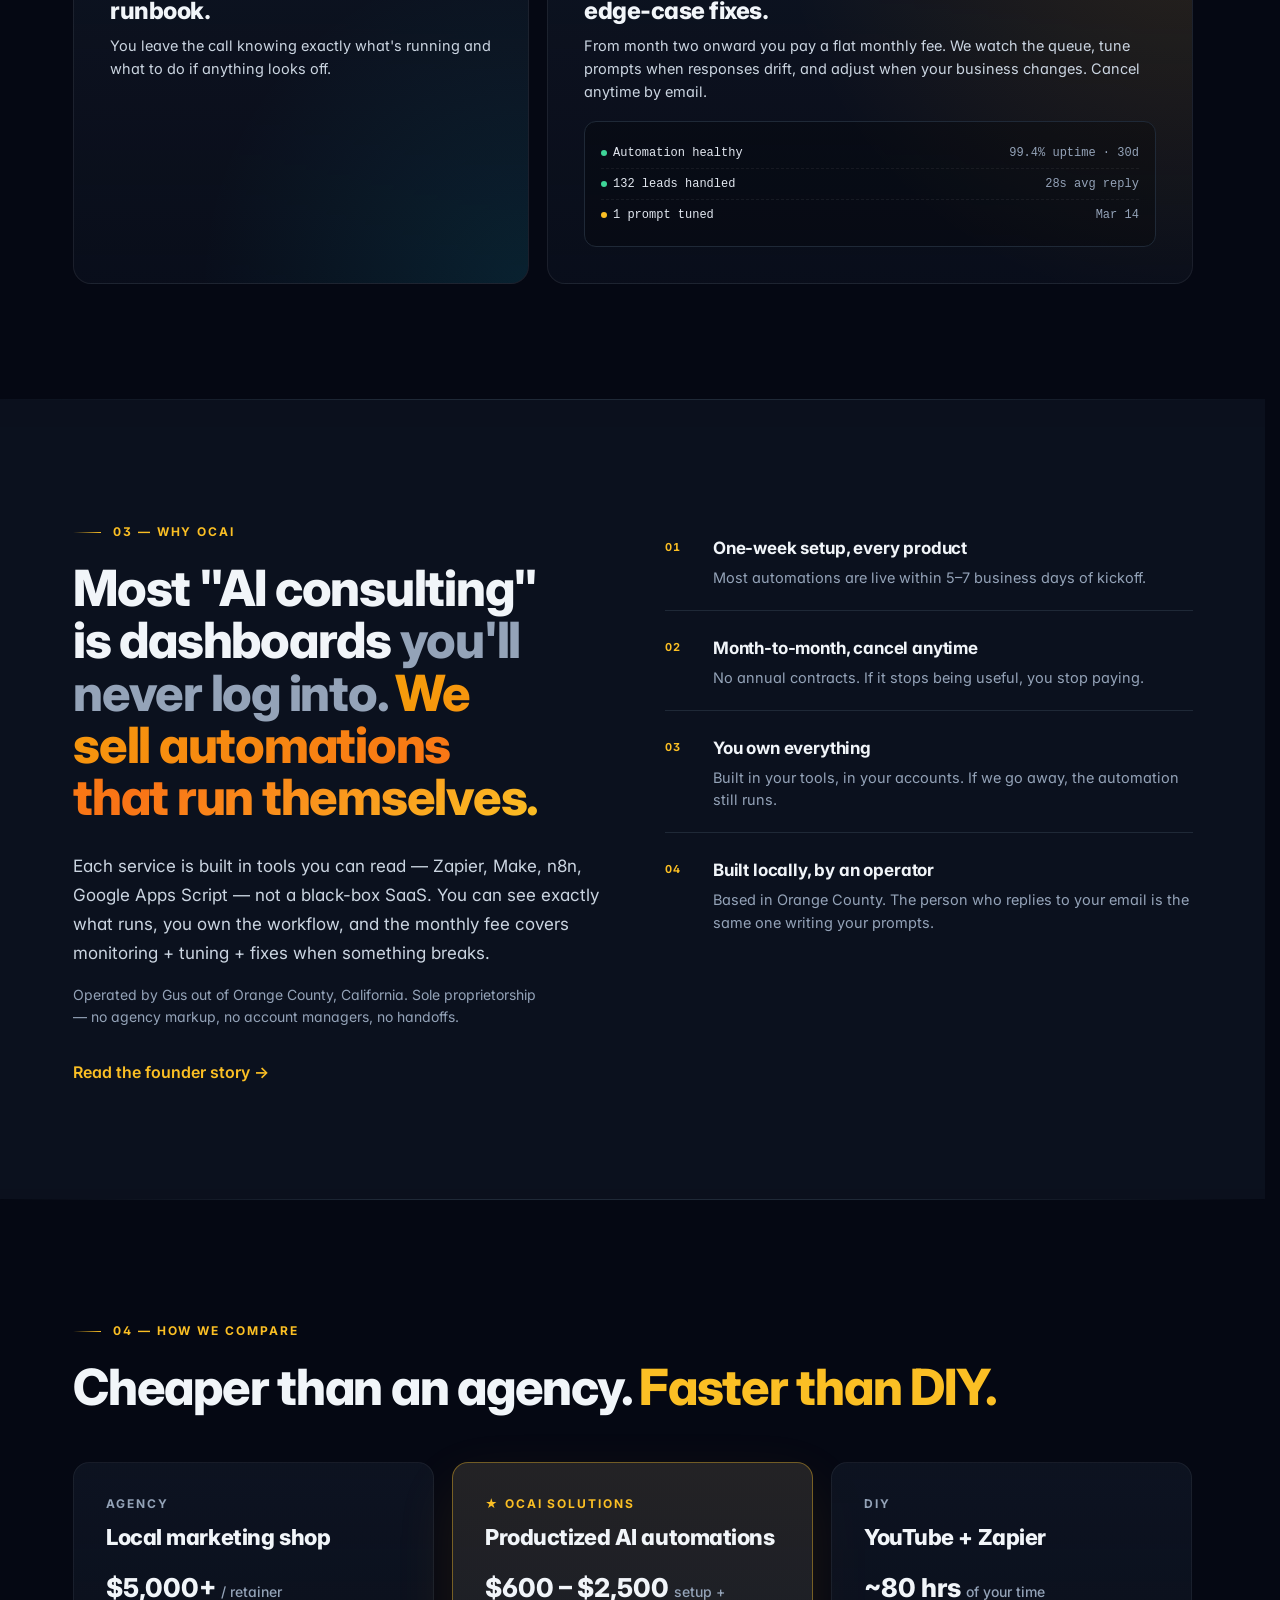
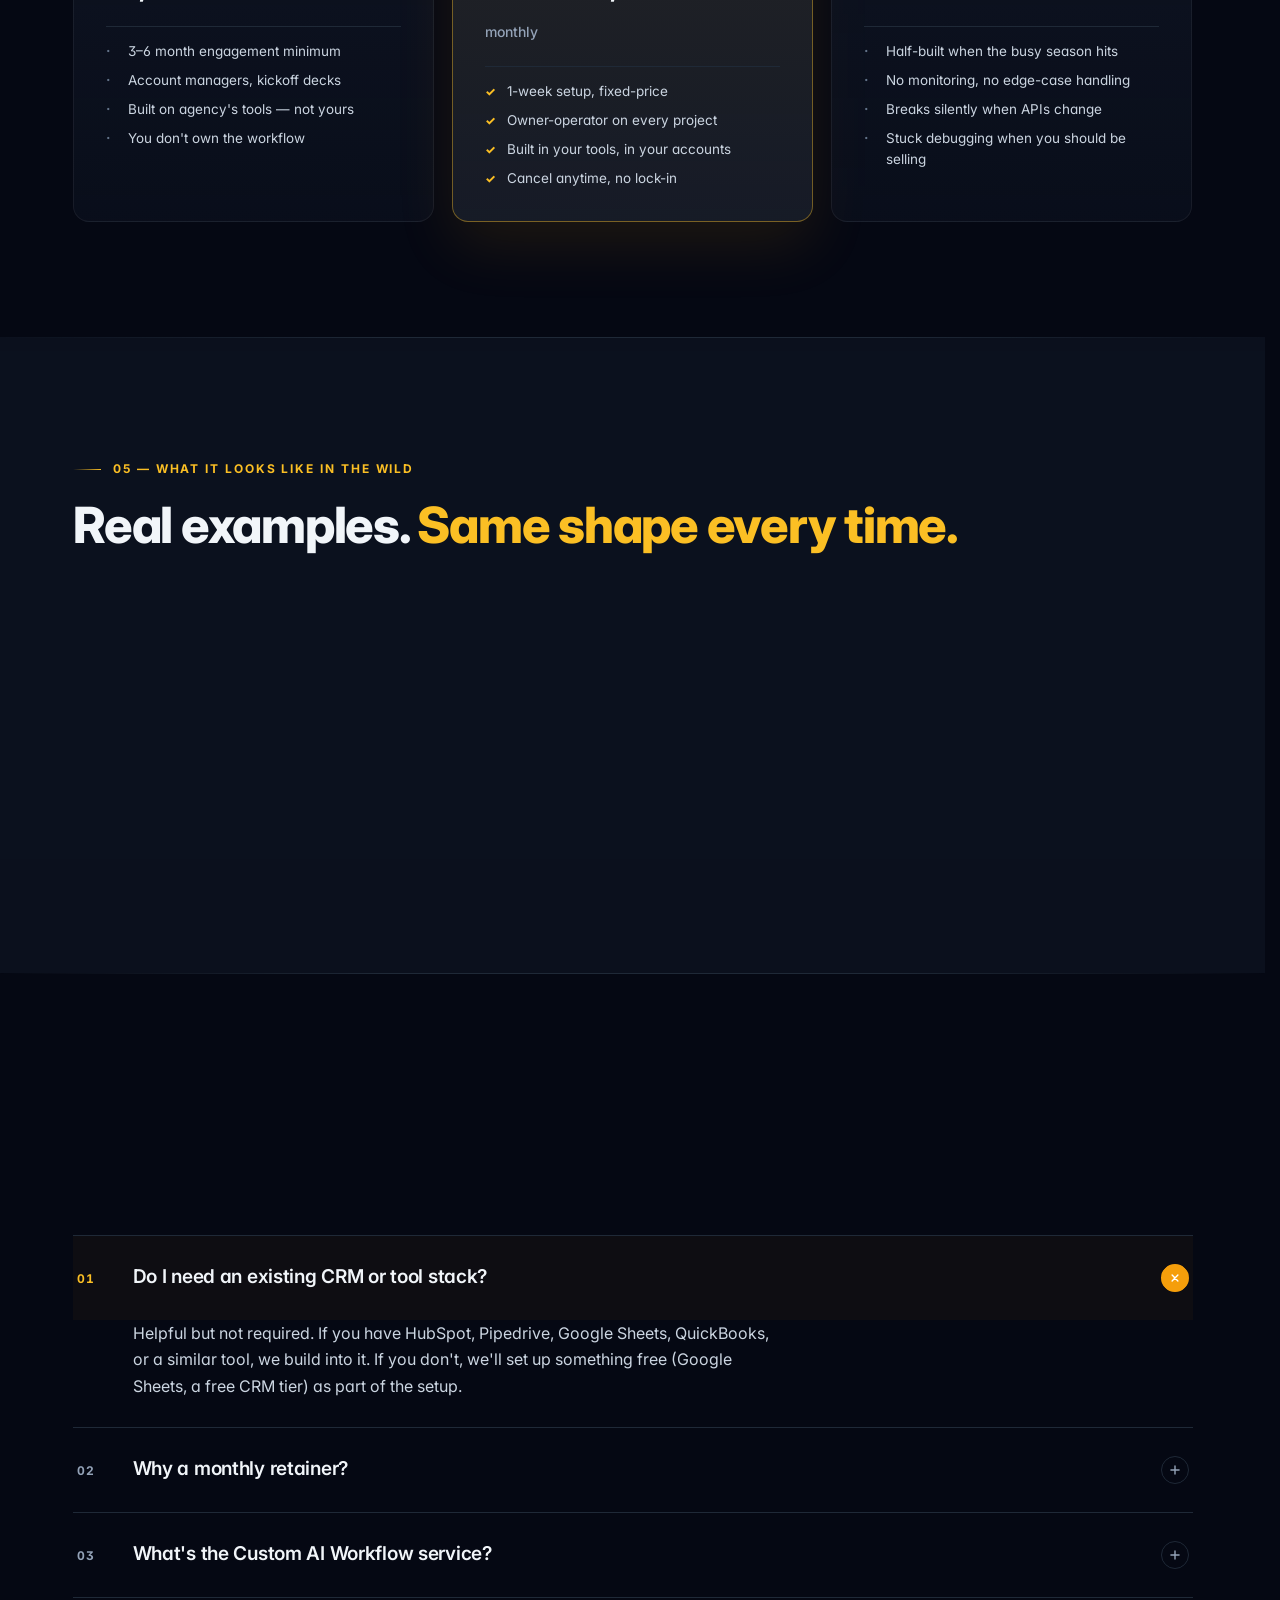
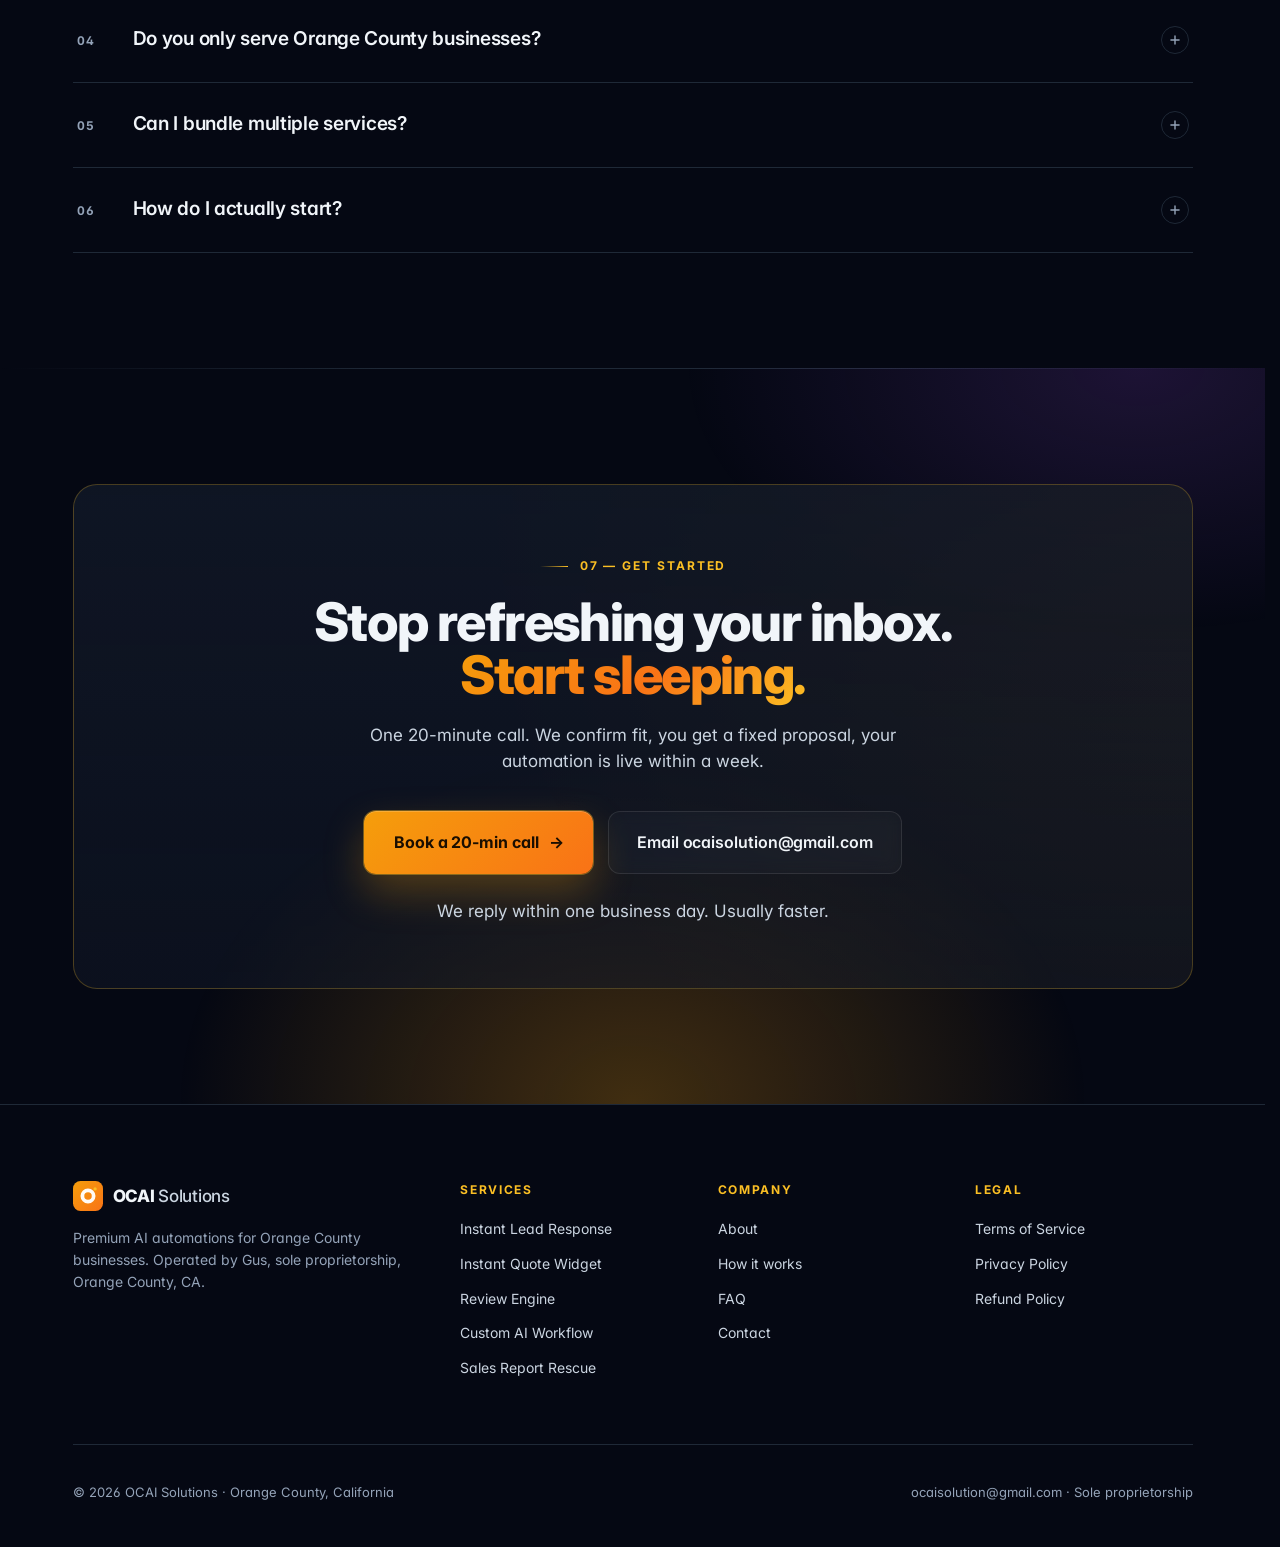
==== commit 03861ba6: "Premium AI agency revamp: aurora hero, bento product grid, 2 new services Adds an aurora canvas hero" ====
--- a/index.html
+++ b/index.html
@@ -3,20 +3,21 @@
 <head>
 <meta charset="utf-8">
 <meta name="viewport" content="width=device-width, initial-scale=1">
-<title>OCAI Solutions — AI automations that actually make small businesses money</title>
-<meta name="description" content="OCAI Solutions ships fixed-price AI automations for Orange County small business. Instant lead response, AI quote widget, automated reviews. Setup in 1 week, pay monthly.">
+<title>OCAI Solutions — Premium AI automations for Orange County businesses</title>
+<meta name="description" content="OCAI Solutions designs and ships AI automations for Orange County businesses. Instant lead response, AI quote widgets, review engines, custom workflow builds, and self-refreshing sales dashboards. Fixed price, fixed timeline, cancel anytime.">
+<meta name="theme-color" content="#050813">
 <meta property="og:type" content="website">
 <meta property="og:site_name" content="OCAI Solutions">
-<meta property="og:title" content="OCAI Solutions — AI automations that actually make small businesses money">
-<meta property="og:description" content="OCAI Solutions ships fixed-price AI automations for Orange County small business. Instant lead response, AI quote widget, automated reviews. Setup in 1 week, pay monthly.">
+<meta property="og:title" content="OCAI Solutions — Premium AI automations for Orange County businesses">
+<meta property="og:description" content="Productized AI automations built by an Orange County operator. Fixed price. One-week setup. Cancel anytime.">
 <meta property="og:url" content="https://ocaisolutions.com/">
-<meta name="twitter:card" content="summary">
-<meta name="twitter:title" content="OCAI Solutions — AI automations that actually make small businesses money">
-<meta name="twitter:description" content="OCAI Solutions ships fixed-price AI automations for Orange County small business. Instant lead response, AI quote widget, automated reviews. Setup in 1 week, pay monthly.">
+<meta name="twitter:card" content="summary_large_image">
+<meta name="twitter:title" content="OCAI Solutions — Premium AI automations for Orange County businesses">
+<meta name="twitter:description" content="Productized AI automations built by an Orange County operator. Fixed price. One-week setup. Cancel anytime.">
 <link rel="icon" href="favicon.svg">
 <link rel="preconnect" href="https://fonts.googleapis.com">
 <link rel="preconnect" href="https://fonts.gstatic.com" crossorigin>
-<link href="https://fonts.googleapis.com/css2?family=Inter:wght@400;500;600;700;800&display=swap" rel="stylesheet">
+<link href="https://fonts.googleapis.com/css2?family=Inter:wght@400;500;600;700;800;900&family=JetBrains+Mono:wght@500&display=swap" rel="stylesheet">
 <link rel="stylesheet" href="styles.css">
 
 <script type="application/ld+json">
@@ -25,27 +26,30 @@
   "@type": "ProfessionalService",
   "name": "OCAI Solutions",
   "alternateName": "OCAI",
-  "description": "Productized AI automation services for Orange County small businesses. Three core services: Instant Lead Response, Instant Quote Widget, Review Engine. Plus add-ons: Proposal Builder, Receipt Capture.",
+  "description": "Productized AI automation agency for Orange County businesses. Services include Instant Lead Response, Instant Quote Widget, Review Engine, Custom AI Workflow builds, and Sales Report Rescue.",
   "url": "https://ocaisolutions.com",
   "email": "ocaisolution@gmail.com",
-  "priceRange": "$600+",
+  "priceRange": "$600 – $2,500+",
   "areaServed": {"@type": "AdministrativeArea", "name": "Orange County, California"},
   "address": {"@type": "PostalAddress", "addressRegion": "CA", "addressCountry": "US"},
   "hasOfferCatalog": {
     "@type": "OfferCatalog",
     "name": "AI Automation Services",
     "itemListElement": [
-      {"@type": "Offer", "itemOffered": {"@type": "Service", "name": "Instant Lead Response", "description": "Form fill triggers instant SMS to lead and owner, logs the lead in your CRM. Setup $750, $99/mo."}},
-      {"@type": "Offer", "itemOffered": {"@type": "Service", "name": "Instant Quote Widget", "description": "Visitor picks scope, AI returns a price range, contact captured. Setup $600, $79/mo."}},
-      {"@type": "Offer", "itemOffered": {"@type": "Service", "name": "Review Engine", "description": "Automated review requests after job completion plus follow-ups and alerts. Setup $600, $79/mo."}},
-      {"@type": "Offer", "itemOffered": {"@type": "Service", "name": "Proposal Builder", "description": "Voice memo describing the job becomes a branded PDF proposal sent to the client. Setup $1,500, $149/mo."}},
-      {"@type": "Offer", "itemOffered": {"@type": "Service", "name": "Receipt Capture", "description": "Forward receipts to a magic email; AI extracts data and posts to QuickBooks. Setup $900, $99/mo."}}
+      {"@type": "Offer", "itemOffered": {"@type": "Service", "name": "Instant Lead Response", "description": "Form fill triggers instant SMS to lead and owner, logs to CRM. $750 setup + $99/mo."}},
+      {"@type": "Offer", "itemOffered": {"@type": "Service", "name": "Instant Quote Widget", "description": "AI returns a price range to visitors and captures the lead. $600 setup + $79/mo."}},
+      {"@type": "Offer", "itemOffered": {"@type": "Service", "name": "Review Engine", "description": "Automated personalized review requests with follow-up + negative-review early warning. $600 setup + $79/mo."}},
+      {"@type": "Offer", "itemOffered": {"@type": "Service", "name": "Custom AI Workflow", "description": "Bespoke AI workflow build for inbox triage, scheduling, intake, ops automation. From $2,500 setup + $400/mo."}},
+      {"@type": "Offer", "itemOffered": {"@type": "Service", "name": "Sales Report Rescue", "description": "5-day build of a self-refreshing sales dashboard from a CRM CSV export. $1,250 setup + $400/mo."}}
     ]
   }
 }
 </script>
 </head>
 <body>
+
+<div class="scroll-progress" id="scrollProgress"></div>
+
 <header class="site-header">
   <div class="header-row">
     <a href="/" class="lockup" aria-label="OCAI Solutions home">
@@ -62,222 +66,380 @@
       </svg>
       <span class="word"><span class="bold">OCAI</span> <span class="soft">Solutions</span></span>
     </a>
-    <nav class="nav" aria-label="Primary">
+    <nav class="nav" data-nav aria-label="Primary">
       <a href="services.html" class="nav-link">Services</a>
       <a href="about.html" class="nav-link">About</a>
       <a href="contact.html" class="nav-link">Contact</a>
-      <a href="contact.html?service=lead-response" class="btn btn-gradient btn-sm nav-cta">Get Started <span class="arrow" aria-hidden="true">→</span></a>
+      <a href="contact.html?service=lead-response" class="btn btn-gradient btn-sm nav-cta" data-magnetic data-magnetic-strength="0.18">Get Started <span class="arrow" aria-hidden="true">→</span></a>
     </nav>
+    <button class="nav-toggle" data-nav-toggle aria-expanded="false" aria-label="Toggle navigation">
+      <svg viewBox="0 0 24 24" fill="none" stroke="currentColor" stroke-width="2.2" stroke-linecap="round"><path d="M4 7h16M4 12h16M4 17h16"/></svg>
+    </button>
   </div>
 </header>
 
-<section class="hero variant-subtle">
-  <div class="hero-glow hero-glow-1"></div>
-  <div class="hero-glow hero-glow-2"></div>
-  <div class="hero-grid"></div>
-
-  <div class="container">
-    <div class="hero-inner">
-      <div>
-        <div class="hero-eyebrow-row">
-          <span class="loc">Orange County, California · Est. 2025</span>
-        </div>
-
-        <h1 class="display hero-headline">
-          AI automations that actually<br class="hide-mobile"> <em>make small businesses money.</em>
-        </h1>
-
-        <p class="hero-sub">
-          Instant SMS to your inbound leads. AI-priced quote widget on your site. Auto-requested reviews after every job.
-          Three productized automations that turn website traffic into booked customers — setup in a week, paid monthly, cancel anytime.
-        </p>
-
-        <div class="hero-cta-row">
-          <a href="services.html#lead-response" class="btn btn-gradient btn-lg">
-            Start with Instant Lead Response <span class="arrow" aria-hidden="true">→</span>
-          </a>
-          <a href="services.html" class="btn btn-secondary btn-lg">See the trio</a>
-        </div>
-
-        <div class="hero-microcopy">
-          <span class="check">
-            <svg width="14" height="14" viewBox="0 0 24 24" fill="none" stroke="currentColor" stroke-width="2.4" stroke-linecap="round" stroke-linejoin="round" aria-hidden="true"><path d="M20 6L9 17l-5-5"/></svg>
-            1-week setup
+<!-- ============ HERO ============ -->
+<section class="hero v2">
+  <div class="aurora-wrap" aria-hidden="true">
+    <canvas data-aurora></canvas>
+    <div class="aurora-grid"></div>
+    <div class="aurora-mask"></div>
+  </div>
+
+  <div class="container">
+    <div data-reveal="fade">
+      <span class="hero-kicker">
+        <span class="live-dot"></span>
+        Orange County, California
+        <span class="arrow" aria-hidden="true">→</span>
+        Now booking June pilots
+      </span>
+    </div>
+
+    <h1 class="hero-display-v2" data-reveal>
+      <span data-split>AI automations</span>
+      <span class="gradient-text" data-split>that pay for themselves.</span>
+    </h1>
+
+    <p class="hero-sub-v2" data-reveal data-reveal-delay="100">
+      We design, install, and run premium AI workflows for Orange County businesses — instant lead reply, AI quote widgets, review engines, custom automations, and self-refreshing sales dashboards. Fixed price. Live in a week. Cancel anytime.
+    </p>
+
+    <div class="hero-cta-row-v2" data-reveal data-reveal-delay="200">
+      <a href="services.html" class="btn btn-premium" data-magnetic data-magnetic-strength="0.22">
+        See the lineup <span class="arrow" aria-hidden="true">→</span>
+      </a>
+      <a href="contact.html?service=custom" class="btn btn-ghost-premium" data-magnetic data-magnetic-strength="0.15">
+        Book a 20-min call
+      </a>
+    </div>
+
+    <div class="hero-stats" data-reveal data-reveal-delay="320">
+      <div class="stat">
+        <div class="num"><span data-counter="30" data-counter-suffix="s">0</span></div>
+        <div class="lbl">Avg lead reply time</div>
+      </div>
+      <div class="stat">
+        <div class="num"><span data-counter="7" data-counter-suffix="d">0</span></div>
+        <div class="lbl">Median time to live</div>
+      </div>
+      <div class="stat">
+        <div class="num"><span data-counter="100" data-counter-suffix="%">0</span></div>
+        <div class="lbl">Month-to-month, no lock-in</div>
+      </div>
+      <div class="stat">
+        <div class="num"><span data-counter="5" data-counter-suffix="">0</span></div>
+        <div class="lbl">Productized services</div>
+      </div>
+    </div>
+  </div>
+</section>
+
+<!-- ============ MARQUEE ============ -->
+<div class="marquee" aria-hidden="true">
+  <div class="marquee-track">
+    <span class="marquee-item">Roofers</span>
+    <span class="marquee-item">HVAC</span>
+    <span class="marquee-item">Med Spas</span>
+    <span class="marquee-item">Dentists</span>
+    <span class="marquee-item">Painters</span>
+    <span class="marquee-item">Law Firms</span>
+    <span class="marquee-item">Sales Teams</span>
+    <span class="marquee-item">Pool Builders</span>
+    <span class="marquee-item">Solar Installers</span>
+    <span class="marquee-item">Landscapers</span>
+    <span class="marquee-item">Contractors</span>
+    <span class="marquee-item">Auto Detailers</span>
+    <span class="marquee-item">Property Managers</span>
+    <span class="marquee-item">Fitness Studios</span>
+    <!-- duplicate for seamless loop -->
+    <span class="marquee-item">Roofers</span>
+    <span class="marquee-item">HVAC</span>
+    <span class="marquee-item">Med Spas</span>
+    <span class="marquee-item">Dentists</span>
+    <span class="marquee-item">Painters</span>
+    <span class="marquee-item">Law Firms</span>
+    <span class="marquee-item">Sales Teams</span>
+    <span class="marquee-item">Pool Builders</span>
+    <span class="marquee-item">Solar Installers</span>
+    <span class="marquee-item">Landscapers</span>
+    <span class="marquee-item">Contractors</span>
+    <span class="marquee-item">Auto Detailers</span>
+    <span class="marquee-item">Property Managers</span>
+    <span class="marquee-item">Fitness Studios</span>
+  </div>
+</div>
+
+<!-- ============ PRODUCTS BENTO ============ -->
+<section class="section v2" id="services">
+  <div class="container">
+    <div data-reveal>
+      <span class="section-kicker">01 — The lineup</span>
+      <h2 class="section-title">Five productized services. <em style="font-style:normal;color:var(--brand-400)">One operator.</em></h2>
+      <p class="lead" style="margin-top:20px;max-width:60ch">Each one ships on a fixed price and timeline. Stack them or buy one — every service runs on its own.</p>
+    </div>
+
+    <div class="product-grid" style="margin-top:48px">
+
+      <!-- Featured: Custom AI Workflow -->
+      <a href="services.html#custom-workflow" class="product-card feature span-3-tall" data-reveal data-spotlight>
+        <div class="pc-head">
+          <span class="pc-icon">
+            <svg width="22" height="22" viewBox="0 0 24 24" fill="none" stroke="currentColor" stroke-width="2" stroke-linecap="round" stroke-linejoin="round"><path d="M12 2L2 7l10 5 10-5-10-5z"/><path d="M2 17l10 5 10-5"/><path d="M2 12l10 5 10-5"/></svg>
           </span>
-          <span class="sep">·</span>
-          <span class="check">
-            <svg width="14" height="14" viewBox="0 0 24 24" fill="none" stroke="currentColor" stroke-width="2.4" stroke-linecap="round" stroke-linejoin="round" aria-hidden="true"><path d="M20 6L9 17l-5-5"/></svg>
-            Pay monthly
+          <span class="pc-tag">★ Anchor</span>
+        </div>
+        <h3>Custom AI Workflow Build</h3>
+        <p class="pc-line">When the off-the-shelf trio isn't enough. We scope, design, and build a bespoke AI workflow for inbox triage, scheduling, intake, document processing, or any back-office task chewing your week.</p>
+        <ul class="pc-features">
+          <li>Discovery + scoping session</li>
+          <li>Built in Zapier / Make / n8n / Apps Script</li>
+          <li>Custom prompts, evals, monitoring</li>
+          <li>Written runbook + live handoff</li>
+        </ul>
+        <div class="pc-foot">
+          <span class="pc-price">From $2,500<span class="mo">+ $400/mo</span></span>
+          <span class="pc-cta">See scope <span aria-hidden="true">→</span></span>
+        </div>
+      </a>
+
+      <!-- Sales Report Rescue -->
+      <a href="services.html#sales-report-rescue" class="product-card span-3-tall" data-reveal data-reveal-delay="80" data-spotlight>
+        <div class="pc-head">
+          <span class="pc-icon" style="background:linear-gradient(135deg, rgba(168,85,247,0.18), rgba(6,182,212,0.10)); border-color: rgba(168,85,247,0.30); color:#C4A0FB;">
+            <svg width="22" height="22" viewBox="0 0 24 24" fill="none" stroke="currentColor" stroke-width="2" stroke-linecap="round" stroke-linejoin="round"><path d="M3 3v18h18"/><path d="M7 14l4-4 4 4 5-5"/></svg>
           </span>
-          <span class="sep">·</span>
-          <span class="check">
-            <svg width="14" height="14" viewBox="0 0 24 24" fill="none" stroke="currentColor" stroke-width="2.4" stroke-linecap="round" stroke-linejoin="round" aria-hidden="true"><path d="M20 6L9 17l-5-5"/></svg>
-            Cancel anytime
+          <span class="pc-tag cool">B2B Sales Teams</span>
+        </div>
+        <h3>Sales Report Rescue</h3>
+        <p class="pc-line">A self-refreshing sales dashboard built from your CRM export in 5 business days. Stop pasting screenshots into Monday-morning decks. Real pipeline visibility for HubSpot / Pipedrive / Salesforce / Close.</p>
+        <ul class="pc-features">
+          <li>5-day build from a CSV export</li>
+          <li>Pipeline, velocity, rep performance, leak points</li>
+          <li>Auto-refresh — no IT involvement</li>
+          <li>30-min team walkthrough included</li>
+        </ul>
+        <div class="pc-foot">
+          <span class="pc-price">$1,250<span class="mo">+ $400/mo ops seat</span></span>
+          <span class="pc-cta">See dashboard <span aria-hidden="true">→</span></span>
+        </div>
+      </a>
+
+      <!-- Instant Lead Response -->
+      <a href="services.html#lead-response" class="product-card span-2" data-reveal data-spotlight>
+        <div class="pc-head">
+          <span class="pc-icon">
+            <svg width="20" height="20" viewBox="0 0 24 24" fill="none" stroke="currentColor" stroke-width="2" stroke-linecap="round" stroke-linejoin="round"><path d="M21 11.5a8.38 8.38 0 0 1-.9 3.8 8.5 8.5 0 0 1-7.6 4.7 8.38 8.38 0 0 1-3.8-.9L3 21l1.9-5.7a8.38 8.38 0 0 1-.9-3.8 8.5 8.5 0 0 1 4.7-7.6 8.38 8.38 0 0 1 3.8-.9h.5a8.48 8.48 0 0 1 8 8v.5z"/></svg>
           </span>
-        </div>
-      </div>
-    </div>
-  </div>
-</section>
-
-<section class="section" id="services">
-  <div class="container">
-    <header class="section-masthead">
-      <div class="meta">
-        <span class="num">02</span>
-        <span class="label">The trio</span>
-        <span class="desc">Three productized automations. Each one works standalone. All three together = a complete inbound system.</span>
-      </div>
-      <h2 class="section-title">Three pieces. <em style="font-style:normal;color:var(--brand-400)">One machine.</em></h2>
-    </header>
-
-    <div class="services" style="display:grid;grid-template-columns:repeat(3,1fr);gap:20px;align-items:stretch">
-
-      <a href="services.html#lead-response" class="trio-product-card">
-        <div class="trio-eyebrow">★ Capture</div>
+          <span class="pc-tag">★ Capture</span>
+        </div>
         <h3>Instant Lead Response</h3>
-        <p class="trio-tagline">Form fills out at 9pm. Lead gets an SMS in 30 sec. You get an alert. Lead logged.</p>
-        <div class="trio-price-block">
-          <div class="trio-price"><span class="dollar">$</span>750</div>
-          <div class="trio-price-sub">+ $99/mo · 1 week setup</div>
-        </div>
-        <ul class="trio-features">
-          <li>Instant SMS to the lead</li>
-          <li>Owner text alert with details</li>
-          <li>Auto-logged to your CRM</li>
-          <li>Smart routing by service / hours</li>
-        </ul>
-        <div class="trio-cta">
-          <span>See details <span aria-hidden="true">→</span></span>
+        <p class="pc-line">Form fills at 9pm. Lead gets an SMS in 30 seconds. You get an alert. Stop refreshing.</p>
+        <div class="pc-foot">
+          <span class="pc-price">$750<span class="mo">+ $99/mo</span></span>
+          <span class="pc-cta">Details <span aria-hidden="true">→</span></span>
         </div>
       </a>
 
-      <a href="services.html#quote-widget" class="trio-product-card">
-        <div class="trio-eyebrow">★ Qualify</div>
+      <!-- Instant Quote Widget -->
+      <a href="services.html#quote-widget" class="product-card span-2" data-reveal data-reveal-delay="60" data-spotlight>
+        <div class="pc-head">
+          <span class="pc-icon">
+            <svg width="20" height="20" viewBox="0 0 24 24" fill="none" stroke="currentColor" stroke-width="2" stroke-linecap="round" stroke-linejoin="round"><path d="M12 2v20M17 5H9.5a3.5 3.5 0 0 0 0 7h5a3.5 3.5 0 0 1 0 7H6"/></svg>
+          </span>
+          <span class="pc-tag">★ Qualify</span>
+        </div>
         <h3>Instant Quote Widget</h3>
-        <p class="trio-tagline">Visitor picks scope. AI returns a price range. Captures contact. No more "what's a ballpark?" calls.</p>
-        <div class="trio-price-block">
-          <div class="trio-price"><span class="dollar">$</span>600</div>
-          <div class="trio-price-sub">+ $79/mo · 5 day setup</div>
-        </div>
-        <ul class="trio-features">
-          <li>5–8 question AI conversation</li>
-          <li>Pricing rules around your margins</li>
-          <li>Lead captured with full context</li>
-          <li>WordPress / Webflow / Squarespace / Wix</li>
-        </ul>
-        <div class="trio-cta">
-          <span>See details <span aria-hidden="true">→</span></span>
+        <p class="pc-line">AI asks 5–8 questions, returns a price range, captures the lead with full context.</p>
+        <div class="pc-foot">
+          <span class="pc-price">$600<span class="mo">+ $79/mo</span></span>
+          <span class="pc-cta">Details <span aria-hidden="true">→</span></span>
         </div>
       </a>
 
-      <a href="services.html#reviews" class="trio-product-card">
-        <div class="trio-eyebrow">★ Repeat</div>
+      <!-- Review Engine -->
+      <a href="services.html#reviews" class="product-card span-2" data-reveal data-reveal-delay="120" data-spotlight>
+        <div class="pc-head">
+          <span class="pc-icon">
+            <svg width="20" height="20" viewBox="0 0 24 24" fill="none" stroke="currentColor" stroke-width="2" stroke-linecap="round" stroke-linejoin="round"><polygon points="12 2 15.09 8.26 22 9.27 17 14.14 18.18 21.02 12 17.77 5.82 21.02 7 14.14 2 9.27 8.91 8.26 12 2"/></svg>
+          </span>
+          <span class="pc-tag">★ Repeat</span>
+        </div>
         <h3>Review Engine</h3>
-        <p class="trio-tagline">Job complete. AI sends a personalized review ask. Follows up if ignored. Alerts you before negatives go public.</p>
-        <div class="trio-price-block">
-          <div class="trio-price"><span class="dollar">$</span>600</div>
-          <div class="trio-price-sub">+ $79/mo · 3 day setup</div>
-        </div>
-        <ul class="trio-features">
-          <li>Trigger on job complete</li>
-          <li>Personalized SMS or email</li>
-          <li>72-hour follow-up</li>
-          <li>Negative-review early warning</li>
-        </ul>
-        <div class="trio-cta">
-          <span>See details <span aria-hidden="true">→</span></span>
+        <p class="pc-line">Job done. AI sends a personalized review ask. Follows up. Flags negatives before they post.</p>
+        <div class="pc-foot">
+          <span class="pc-price">$600<span class="mo">+ $79/mo</span></span>
+          <span class="pc-cta">Details <span aria-hidden="true">→</span></span>
         </div>
       </a>
 
     </div>
-
-
-  </div>
-</section>
-
-<section class="section section-soft" id="about">
-  <div class="container">
-    <header class="section-masthead">
-      <div class="meta">
-        <span class="num">03</span>
-        <span class="label">Why we exist</span>
-        <span class="desc">Productized automation. No retainer theater.</span>
-      </div>
-      <h2 class="section-title">Most "AI consulting" is dashboards you'll never log into. <span style="color:var(--brand-400)">We sell automations that run themselves.</span></h2>
-    </header>
-
+  </div>
+</section>
+
+<!-- ============ HOW WE BUILD (process bento) ============ -->
+<section class="section v2" id="how">
+  <div class="container">
+    <div data-reveal>
+      <span class="section-kicker">02 — How we build</span>
+      <h2 class="section-title">Four steps. <em style="font-style:normal;color:var(--brand-400)">About a week, end to end.</em></h2>
+    </div>
+
+    <div class="process-bento" style="margin-top:48px">
+
+      <div class="pb-cell span-7" data-reveal data-spotlight>
+        <span class="pb-glow"></span>
+        <span class="pb-num">01 — Discovery</span>
+        <h3>20-minute call to confirm scope and pricing.</h3>
+        <p>We map your inbound flow, current tools, and the bottleneck you want gone. You leave with a fixed quote and a start date — not a six-week strategy proposal.</p>
+        <div class="pb-mock">
+          <div class="row"><span><span class="dot ok"></span>Current channels mapped</span><span class="muted">10 min</span></div>
+          <div class="row"><span><span class="dot ok"></span>Tools confirmed</span><span class="muted">Zapier · HubSpot</span></div>
+          <div class="row"><span><span class="dot warn"></span>Scope locked</span><span class="muted">$750 + $99/mo</span></div>
+        </div>
+      </div>
+
+      <div class="pb-cell span-5" data-reveal data-reveal-delay="100" data-spotlight>
+        <span class="pb-glow cool"></span>
+        <span class="pb-num">02 — Build</span>
+        <h3>You pay setup, we install in your accounts.</h3>
+        <p>Built in tools you can read — no black-box SaaS. Tested across edge cases. You see every step.</p>
+      </div>
+
+      <div class="pb-cell span-5" data-reveal data-spotlight>
+        <span class="pb-glow cyan"></span>
+        <span class="pb-num">03 — Handoff</span>
+        <h3>30-minute training. Written runbook.</h3>
+        <p>You leave the call knowing exactly what's running and what to do if anything looks off.</p>
+      </div>
+
+      <div class="pb-cell span-7" data-reveal data-reveal-delay="100" data-spotlight>
+        <span class="pb-glow"></span>
+        <span class="pb-num">04 — Run</span>
+        <h3>Monthly retainer covers monitoring, tuning, and edge-case fixes.</h3>
+        <p>From month two onward you pay a flat monthly fee. We watch the queue, tune prompts when responses drift, and adjust when your business changes. Cancel anytime by email.</p>
+        <div class="pb-mock">
+          <div class="row"><span><span class="dot ok"></span>Automation healthy</span><span class="muted">99.4% uptime · 30d</span></div>
+          <div class="row"><span><span class="dot ok"></span>132 leads handled</span><span class="muted">28s avg reply</span></div>
+          <div class="row"><span><span class="dot warn"></span>1 prompt tuned</span><span class="muted">Mar 14</span></div>
+        </div>
+      </div>
+
+    </div>
+  </div>
+</section>
+
+<!-- ============ WHY OCAI ============ -->
+<section class="section v2 section-soft" id="why">
+  <div class="container">
     <div class="trust-grid">
-      <div class="trust-blurb">
-        <p class="quote">
-          Most agencies pitch you AI strategy, six-month roadmaps, and a slide deck. <em>We install the automation, hand you the keys, and bill monthly to keep it running.</em>
-        </p>
-        <p class="body">
+      <div data-reveal>
+        <span class="section-kicker">03 — Why OCAI</span>
+        <h2 class="section-title">Most "AI consulting" is dashboards <span style="color:var(--fg-mute)">you'll never log into.</span> <em style="font-style:normal;background:var(--grad-warm);-webkit-background-clip:text;background-clip:text;-webkit-text-fill-color:transparent">We sell automations that run themselves.</em></h2>
+        <p class="body" style="margin-top:28px;font-size:17px;max-width:52ch">
           Each service is built in tools you can read — Zapier, Make, n8n, Google Apps Script — not a black-box SaaS. You can see exactly what runs, you own the workflow, and the monthly fee covers monitoring + tuning + fixes when something breaks.
         </p>
-        <p class="body" style="color:var(--fg-mute);font-size:14.5px">
+        <p class="muted small" style="margin-top:16px;max-width:52ch">
           Operated by Gus out of Orange County, California. Sole proprietorship — no agency markup, no account managers, no handoffs.
         </p>
-      </div>
-
-      <ul class="trust-list">
-        <li><span class="ix">01</span><div><p class="t">Setup in one week</p><p class="b">Most automations are live within 5–7 business days of kickoff.</p></div></li>
+        <div style="margin-top:32px">
+          <a href="about.html" class="link-fancy">Read the founder story →</a>
+        </div>
+      </div>
+
+      <ul class="trust-list" data-reveal="right">
+        <li><span class="ix">01</span><div><p class="t">One-week setup, every product</p><p class="b">Most automations are live within 5–7 business days of kickoff.</p></div></li>
         <li><span class="ix">02</span><div><p class="t">Month-to-month, cancel anytime</p><p class="b">No annual contracts. If it stops being useful, you stop paying.</p></div></li>
         <li><span class="ix">03</span><div><p class="t">You own everything</p><p class="b">Built in your tools, in your accounts. If we go away, the automation still runs.</p></div></li>
-        <li><span class="ix">04</span><div><p class="t">Built locally, by an operator</p><p class="b">Based in Orange County. Your project is built by the same person who replies to your email.</p></div></li>
+        <li><span class="ix">04</span><div><p class="t">Built locally, by an operator</p><p class="b">Based in Orange County. The person who replies to your email is the same one writing your prompts.</p></div></li>
       </ul>
     </div>
   </div>
 </section>
 
-<section class="section" id="how">
-  <div class="container">
-    <header class="section-masthead">
-      <div class="meta">
-        <span class="num">04</span>
-        <span class="label">How setup works</span>
-        <span class="desc">Same flow for every product.</span>
-      </div>
-      <h2 class="section-title">Four steps. About a week, end to end.</h2>
-    </header>
-
-    <ol class="how-grid">
-      <li class="how-step">
-        <span class="num">01<span class="of"> / 04</span></span>
-        <h3 class="t">Discovery call (20 min)</h3>
-        <p class="b">We confirm scope, ask about your existing tools, and quote you a setup price and start date.</p>
-      </li>
-      <li class="how-step">
-        <span class="num">02<span class="of"> / 04</span></span>
-        <h3 class="t">You pay setup, we build</h3>
-        <p class="b">Setup fee covers installation in your accounts, testing across edge cases, and a written runbook.</p>
-      </li>
-      <li class="how-step">
-        <span class="num">03<span class="of"> / 04</span></span>
-        <h3 class="t">Live training + handoff</h3>
-        <p class="b">30-minute call to walk you through what's live, how it works, and what to do if something looks off.</p>
-      </li>
-      <li class="how-step">
-        <span class="num">04<span class="of"> / 04</span></span>
-        <h3 class="t">Monthly retainer kicks in</h3>
-        <p class="b">From the second month onward, the retainer covers monitoring, edge-case fixes, prompt tuning, and small adjustments.</p>
-      </li>
-    </ol>
-  </div>
-</section>
-
-<section class="section section-soft" id="faq">
-  <div class="container">
-    <header class="section-masthead">
-      <div class="meta">
-        <span class="num">05</span>
-        <span class="label">Common questions</span>
-        <span class="desc">Everything most people ask before they buy.</span>
-      </div>
+<!-- ============ COMPARISON STRIP ============ -->
+<section class="section v2">
+  <div class="container">
+    <div data-reveal>
+      <span class="section-kicker">04 — How we compare</span>
+      <h2 class="section-title">Cheaper than an agency. <em style="font-style:normal;color:var(--brand-400)">Faster than DIY.</em></h2>
+    </div>
+
+    <div class="compare-strip">
+      <div class="compare-cell" data-reveal data-spotlight>
+        <h4>Agency</h4>
+        <div class="ptitle">Local marketing shop</div>
+        <div class="pprice">$5,000+ <span style="font-size:14px;color:var(--fg-mute);font-weight:500">/ retainer</span></div>
+        <ul>
+          <li>3–6 month engagement minimum</li>
+          <li>Account managers, kickoff decks</li>
+          <li>Built on agency's tools — not yours</li>
+          <li>You don't own the workflow</li>
+        </ul>
+      </div>
+      <div class="compare-cell win" data-reveal data-reveal-delay="100" data-spotlight>
+        <h4>★ OCAI Solutions</h4>
+        <div class="ptitle">Productized AI automations</div>
+        <div class="pprice">$600 – $2,500 <span style="font-size:14px;color:var(--fg-mute);font-weight:500">setup + monthly</span></div>
+        <ul>
+          <li>1-week setup, fixed-price</li>
+          <li>Owner-operator on every project</li>
+          <li>Built in your tools, in your accounts</li>
+          <li>Cancel anytime, no lock-in</li>
+        </ul>
+      </div>
+      <div class="compare-cell" data-reveal data-reveal-delay="200" data-spotlight>
+        <h4>DIY</h4>
+        <div class="ptitle">YouTube + Zapier</div>
+        <div class="pprice">~80 hrs <span style="font-size:14px;color:var(--fg-mute);font-weight:500">of your time</span></div>
+        <ul>
+          <li>Half-built when the busy season hits</li>
+          <li>No monitoring, no edge-case handling</li>
+          <li>Breaks silently when APIs change</li>
+          <li>Stuck debugging when you should be selling</li>
+        </ul>
+      </div>
+    </div>
+  </div>
+</section>
+
+<!-- ============ TESTIMONIAL / EXAMPLE ============ -->
+<section class="section v2 section-soft">
+  <div class="container">
+    <div data-reveal>
+      <span class="section-kicker">05 — What it looks like in the wild</span>
+      <h2 class="section-title">Real examples. <em style="font-style:normal;color:var(--brand-400)">Same shape every time.</em></h2>
+    </div>
+
+    <div class="quote-grid" style="margin-top:48px">
+      <div class="quote-card" data-reveal data-spotlight>
+        <p>"My wife stopped seeing me check the phone at dinner. Form fills come in, the lead gets a text immediately, I get an alert, and I follow up the next morning. I don't think I've missed a lead in 90 days."</p>
+        <div class="author">
+          <span class="avatar">RM</span>
+          <div><div class="name">Independent contractor</div><div class="role">Anaheim, CA · Instant Lead Response</div></div>
+        </div>
+      </div>
+
+      <div class="quote-card" data-reveal data-reveal-delay="100" data-spotlight>
+        <p>"Monday morning used to be three hours rebuilding the pipeline report. Now I open the dashboard, screenshot it, and forward it. Same insight. Three hours back."</p>
+        <div class="author">
+          <span class="avatar" style="background:linear-gradient(135deg, #06B6D4, #A855F7)">JT</span>
+          <div><div class="name">VP Sales, 12-rep B2B team</div><div class="role">Irvine, CA · Sales Report Rescue</div></div>
+        </div>
+      </div>
+    </div>
+  </div>
+</section>
+
+<!-- ============ FAQ ============ -->
+<section class="section v2" id="faq">
+  <div class="container">
+    <div data-reveal>
+      <span class="section-kicker">06 — Common questions</span>
       <h2 class="section-title">Things you're probably wondering.</h2>
-    </header>
-
-    <div class="faq-list">
+    </div>
+
+    <div class="faq-list" style="margin-top:48px">
 
       <details class="faq-item" open>
         <summary class="faq-summary">
@@ -308,12 +470,12 @@
       <details class="faq-item">
         <summary class="faq-summary">
           <span class="ix">03</span>
-          <span class="q">Can I cancel the retainer?</span>
+          <span class="q">What's the Custom AI Workflow service?</span>
           <span class="chev" aria-hidden="true"><svg width="14" height="14" viewBox="0 0 24 24" fill="none" stroke="currentColor" stroke-width="2.4" stroke-linecap="round"><path d="M12 5v14M5 12h14"/></svg></span>
         </summary>
         <div class="faq-body">
           <span class="ix-pad" aria-hidden="true"></span>
-          <div class="a">Yes. Month-to-month. Cancel anytime via email, no penalties. The automation keeps running in your tools after you cancel — you just won't have us actively monitoring or tuning it. If something breaks later, we offer hourly fixes.</div>
+          <div class="a">When the three productized services don't fit, we build something custom. Common requests: inbox triage, scheduling automation, intake form to proposal, document extraction, AI receptionist, internal knowledge bot. Starts at $2,500 setup + $400/mo. Same fixed-scope, fixed-timeline format.</div>
           <span class="pad-end" aria-hidden="true"></span>
         </div>
       </details>
@@ -321,12 +483,12 @@
       <details class="faq-item">
         <summary class="faq-summary">
           <span class="ix">04</span>
-          <span class="q">Do you serve businesses outside Orange County?</span>
+          <span class="q">Do you only serve Orange County businesses?</span>
           <span class="chev" aria-hidden="true"><svg width="14" height="14" viewBox="0 0 24 24" fill="none" stroke="currentColor" stroke-width="2.4" stroke-linecap="round"><path d="M12 5v14M5 12h14"/></svg></span>
         </summary>
         <div class="faq-body">
           <span class="ix-pad" aria-hidden="true"></span>
-          <div class="a">Yes. The work is fully remote — we've worked with businesses across the U.S. The "Orange County" framing is about where we're based, not who we serve.</div>
+          <div class="a">No — the work is fully remote and we've shipped to clients across the U.S. The "Orange County" framing is about where we're based and the kind of operator-led service you'll get, not who we'll serve.</div>
           <span class="pad-end" aria-hidden="true"></span>
         </div>
       </details>
@@ -339,7 +501,7 @@
         </summary>
         <div class="faq-body">
           <span class="ix-pad" aria-hidden="true"></span>
-          <div class="a">Yes — and it usually makes sense to start with Instant Lead Response and layer on Review Engine after the first month. Bundle two or more services and we discount the combined setup by 15%. The retainers stay separate so you can cancel individual services without losing the rest.</div>
+          <div class="a">Yes — and we recommend it. Stack all three of the productized trio (Lead Response + Quote Widget + Review Engine) at setup and your combined price is $1,650 setup + $257/mo (vs $1,950 buying separately — $300 savings). Retainers stay separate so you can cancel any single service without losing the rest.</div>
           <span class="pad-end" aria-hidden="true"></span>
         </div>
       </details>
@@ -352,7 +514,7 @@
         </summary>
         <div class="faq-body">
           <span class="ix-pad" aria-hidden="true"></span>
-          <div class="a">Email <a href="mailto:ocaisolution@gmail.com?subject=Lead%20Response%20setup">ocaisolution@gmail.com</a> or use the <a href="contact.html">contact form</a>. We reply within one business day to schedule a 20-min discovery call. After that you get a written proposal with fixed scope and timeline.</div>
+          <div class="a">Email <a href="mailto:ocaisolution@gmail.com?subject=OCAI%20setup">ocaisolution@gmail.com</a> or use the <a href="contact.html">contact form</a>. We reply within one business day to schedule a 20-min discovery call. After that you get a written proposal with fixed scope and timeline.</div>
           <span class="pad-end" aria-hidden="true"></span>
         </div>
       </details>
@@ -361,45 +523,31 @@
   </div>
 </section>
 
-<section class="section final-cta" id="cta">
-  <div class="container">
-    <div class="final-cta-grid">
-      <div>
-        <span class="num-anchor">06 — Get started</span>
-        <h2 class="section-title" style="margin-top:24px;max-width:18ch">
-          Stop refreshing your inbox. <em style="font-style:normal;color:var(--brand-400)">Start sleeping.</em>
-        </h2>
-        <p class="lead" style="margin-top:24px">
-          One 20-minute call. We confirm fit, you get a fixed proposal, your automation is live within a week.
-        </p>
-        <div class="cta-row" style="margin-top:32px">
-          <a href="mailto:ocaisolution@gmail.com?subject=Lead%20Response%20setup" class="btn btn-gradient btn-lg">
-            Email ocaisolution@gmail.com <span class="arrow" aria-hidden="true">→</span>
-          </a>
-          <a href="contact.html" class="btn btn-secondary btn-lg">Use the contact form</a>
-        </div>
-        <p class="muted small" style="margin-top:20px">
-          We reply within one business day. Usually faster.
-        </p>
-      </div>
-
-      <aside class="final-cta-card" aria-label="Instant Lead Response summary">
-        <div style="display:flex;justify-content:space-between;align-items:baseline">
-          <span class="num-anchor" style="color:var(--brand-400)">Flagship</span>
-          <span class="tag gold">★</span>
-        </div>
-        <h3 class="h-card" style="margin-top:4px">Instant Lead Response</h3>
-        <div class="price-row"><span class="dollar">$</span>750<span style="font-size:0.42em;font-weight:600;color:var(--fg-mute);margin-left:6px;letter-spacing:0">+$99/mo</span></div>
-        <div class="row"><span>Setup time</span><span class="val">1 week</span></div>
-        <div class="row"><span>Response time</span><span class="val">Under 30 sec</span></div>
-        <div class="row"><span>Contract</span><span class="val">Month-to-month</span></div>
-        <a href="contact.html?service=lead-response" class="btn btn-gradient" style="margin-top:8px;justify-content:center">
-          Start setup <span class="arrow" aria-hidden="true">→</span>
+<!-- ============ FINAL CTA ============ -->
+<section class="section v2 final-cta v2" id="cta">
+  <div class="glow" aria-hidden="true"></div>
+  <div class="container">
+    <div class="cta-card-v2" data-reveal data-spotlight>
+      <span class="section-kicker" style="justify-content:center">07 — Get started</span>
+      <h2>
+        Stop refreshing your inbox.
+        <br/>
+        <em>Start sleeping.</em>
+      </h2>
+      <p>One 20-minute call. We confirm fit, you get a fixed proposal, your automation is live within a week.</p>
+      <div class="cta-row-v2">
+        <a href="contact.html" class="btn btn-premium" data-magnetic data-magnetic-strength="0.22">
+          Book a 20-min call <span class="arrow" aria-hidden="true">→</span>
         </a>
-      </aside>
-    </div>
-  </div>
-</section>
+        <a href="mailto:ocaisolution@gmail.com?subject=OCAI%20Solutions%20inquiry" class="btn btn-ghost-premium" data-magnetic data-magnetic-strength="0.15">
+          Email ocaisolution@gmail.com
+        </a>
+      </div>
+      <p class="muted small" style="margin-top:24px">We reply within one business day. Usually faster.</p>
+    </div>
+  </div>
+</section>
+
 <footer class="footer">
   <div class="container">
     <div class="footer-top">
@@ -418,7 +566,7 @@
           </svg>
           <span class="word"><span class="bold">OCAI</span> <span class="soft">Solutions</span></span>
         </a>
-        <p>AI automation systems for Orange County small business. Operated by Gus, sole proprietorship, Orange County, CA.</p>
+        <p>Premium AI automations for Orange County businesses. Operated by Gus, sole proprietorship, Orange County, CA.</p>
       </div>
       <div class="footer-col">
         <h4>Services</h4>
@@ -426,6 +574,8 @@
           <li><a href="services.html#lead-response">Instant Lead Response</a></li>
           <li><a href="services.html#quote-widget">Instant Quote Widget</a></li>
           <li><a href="services.html#reviews">Review Engine</a></li>
+          <li><a href="services.html#custom-workflow">Custom AI Workflow</a></li>
+          <li><a href="services.html#sales-report-rescue">Sales Report Rescue</a></li>
         </ul>
       </div>
       <div class="footer-col">
@@ -453,8 +603,22 @@
   </div>
 </footer>
 
-<script>document.getElementById('year').textContent = new Date().getFullYear();
-document.querySelectorAll('[data-now]').forEach(e => { e.textContent = new Date().toLocaleDateString('en-US',{year:'numeric',month:'long',day:'numeric'}); });</script>
+<script>
+  document.getElementById('year').textContent = new Date().getFullYear();
+  // Scroll progress bar
+  (function(){
+    var bar = document.getElementById('scrollProgress');
+    if (!bar) return;
+    function update(){
+      var sh = document.documentElement.scrollHeight - window.innerHeight;
+      var p = sh > 0 ? (window.scrollY / sh) * 100 : 0;
+      bar.style.width = p + '%';
+    }
+    window.addEventListener('scroll', update, { passive: true });
+    update();
+  })();
+</script>
+<script src="animations.js"></script>
 <script src="chatbot.js"></script>
 </body>
-</html>+</html>
--- a/styles.css
+++ b/styles.css
@@ -1542,3 +1542,774 @@
     grid-template-columns: 1fr !important;
   }
 }
+
+/* ============================================================
+   ★ PREMIUM v2 — motion, aurora, kinetic primitives
+   ============================================================ */
+
+/* Extended palette additions (premium accents) */
+:root {
+  --accent-violet: #A855F7;
+  --accent-cyan:   #06B6D4;
+  --accent-ink:    #050813;
+  --grad-warm:  linear-gradient(135deg, #F59E0B 0%, #F97316 55%, #FBBF24 100%);
+  --grad-cool:  linear-gradient(135deg, #A855F7 0%, #06B6D4 100%);
+  --grad-mix:   linear-gradient(135deg, #F59E0B 0%, #F97316 35%, #A855F7 75%, #06B6D4 100%);
+  --noise-opacity: 0.04;
+}
+
+html { background: var(--accent-ink); }
+body { background: var(--accent-ink); }
+
+/* Body-wide subtle noise/grain overlay */
+body::before {
+  content: "";
+  position: fixed; inset: 0; pointer-events: none; z-index: 0;
+  background-image:
+    radial-gradient(circle at 15% 12%, rgba(168,85,247,0.07), transparent 45%),
+    radial-gradient(circle at 88% 8%, rgba(6,182,212,0.05), transparent 45%);
+  z-index: 1;
+}
+body::after {
+  content: "";
+  position: fixed; inset: 0; pointer-events: none; z-index: 1;
+  background-image: url("data:image/svg+xml;utf8,<svg xmlns='http://www.w3.org/2000/svg' width='160' height='160'><filter id='n'><feTurbulence type='fractalNoise' baseFrequency='0.9' numOctaves='2' stitchTiles='stitch'/><feColorMatrix values='0 0 0 0 1 0 0 0 0 1 0 0 0 0 1 0 0 0 0.32 0'/></filter><rect width='100%' height='100%' filter='url(%23n)'/></svg>");
+  opacity: var(--noise-opacity);
+  mix-blend-mode: overlay;
+}
+body > * { position: relative; z-index: 2; }
+
+/* ---------- Reveal animations ---------- */
+[data-reveal] {
+  opacity: 0;
+  transform: translate3d(0, 28px, 0);
+  transition:
+    opacity 720ms cubic-bezier(.22,.61,.36,1),
+    transform 720ms cubic-bezier(.22,.61,.36,1),
+    filter 720ms cubic-bezier(.22,.61,.36,1);
+  filter: blur(6px);
+  will-change: opacity, transform, filter;
+}
+[data-reveal="left"]  { transform: translate3d(-32px, 0, 0); }
+[data-reveal="right"] { transform: translate3d(32px, 0, 0); }
+[data-reveal="scale"] { transform: scale(0.94); }
+[data-reveal="fade"]  { transform: none; }
+[data-reveal].is-revealed {
+  opacity: 1;
+  transform: translate3d(0, 0, 0) scale(1);
+  filter: blur(0);
+}
+@media (prefers-reduced-motion: reduce) {
+  [data-reveal] { opacity: 1; transform: none; filter: none; transition: none; }
+}
+
+/* ---------- Split-word headline intro ---------- */
+[data-split] { display: block; }
+.split-word {
+  display: inline-block;
+  opacity: 0;
+  transform: translate3d(0, 0.5em, 0);
+  transition: opacity 700ms cubic-bezier(.22,.61,.36,1), transform 700ms cubic-bezier(.22,.61,.36,1);
+  will-change: opacity, transform;
+}
+[data-split].split-in .split-word {
+  opacity: 1;
+  transform: translate3d(0, 0, 0);
+}
+@media (prefers-reduced-motion: reduce) {
+  .split-word { opacity: 1; transform: none; transition: none; }
+}
+
+/* ---------- Magnetic ---------- */
+[data-magnetic] { transition: transform 300ms cubic-bezier(.22,.61,.36,1); will-change: transform; }
+
+/* ---------- Aurora hero canvas ---------- */
+.aurora-wrap {
+  position: absolute; inset: 0;
+  pointer-events: none;
+  overflow: hidden;
+}
+.aurora-wrap canvas {
+  position: absolute; inset: 0;
+  width: 100%; height: 100%;
+  filter: blur(60px) saturate(140%);
+  opacity: 0.85;
+}
+.aurora-wrap .aurora-mask {
+  position: absolute; inset: 0;
+  background:
+    radial-gradient(ellipse 60% 50% at 50% 0%, transparent 0%, var(--accent-ink) 78%),
+    linear-gradient(to bottom, transparent 50%, var(--accent-ink) 100%);
+  pointer-events: none;
+}
+.aurora-wrap .aurora-grid {
+  position: absolute; inset: 0;
+  background-image:
+    linear-gradient(to right, rgba(251,191,36,0.06) 1px, transparent 1px),
+    linear-gradient(to bottom, rgba(251,191,36,0.06) 1px, transparent 1px);
+  background-size: 64px 64px;
+  mask-image: radial-gradient(ellipse 60% 50% at 50% 30%, #000 35%, transparent 75%);
+  -webkit-mask-image: radial-gradient(ellipse 60% 50% at 50% 30%, #000 35%, transparent 75%);
+  opacity: 0.55;
+}
+
+/* ---------- Hero v2 ---------- */
+.hero.v2 {
+  position: relative;
+  isolation: isolate;
+  padding: clamp(110px, 14vw, 200px) 0 clamp(80px, 10vw, 140px);
+  overflow: hidden;
+  background: radial-gradient(ellipse 80% 60% at 50% 10%, rgba(245,158,11,0.08), transparent 60%), var(--accent-ink);
+}
+.hero.v2 .container { position: relative; z-index: 2; }
+.hero-kicker {
+  display: inline-flex;
+  align-items: center;
+  gap: 12px;
+  padding: 8px 14px 8px 10px;
+  border-radius: 999px;
+  background: linear-gradient(135deg, rgba(245,158,11,0.10), rgba(168,85,247,0.06));
+  border: 1px solid rgba(251,191,36,0.28);
+  font-size: 12px;
+  font-weight: 600;
+  letter-spacing: 0.10em;
+  text-transform: uppercase;
+  color: var(--fg-2);
+  backdrop-filter: blur(8px);
+}
+.hero-kicker .live-dot {
+  width: 8px; height: 8px; border-radius: 999px;
+  background: #3ed598;
+  box-shadow: 0 0 0 0 rgba(62,213,152,0.6);
+  animation: pulse 1.8s ease-out infinite;
+}
+@keyframes pulse {
+  0%   { box-shadow: 0 0 0 0 rgba(62,213,152,0.55); }
+  70%  { box-shadow: 0 0 0 10px rgba(62,213,152,0); }
+  100% { box-shadow: 0 0 0 0 rgba(62,213,152,0); }
+}
+.hero-kicker .arrow { color: var(--brand-400); font-weight: 700; }
+
+.hero-display-v2 {
+  font-size: clamp(2.75rem, 1.2rem + 7vw, 7rem);
+  font-weight: 800;
+  letter-spacing: -0.04em;
+  line-height: 0.92;
+  margin: 28px 0 0;
+  text-wrap: balance;
+  max-width: 18ch;
+}
+.hero-display-v2 .gradient-text {
+  background: var(--grad-mix);
+  -webkit-background-clip: text;
+  background-clip: text;
+  -webkit-text-fill-color: transparent;
+  background-size: 220% 100%;
+  animation: shimmer 9s linear infinite;
+}
+@keyframes shimmer {
+  0%   { background-position: 0% 50%; }
+  100% { background-position: 220% 50%; }
+}
+.hero-display-v2 .stroke {
+  -webkit-text-stroke: 1px var(--brand-400);
+  -webkit-text-fill-color: transparent;
+  color: transparent;
+}
+
+.hero-sub-v2 {
+  margin: 32px 0 0;
+  max-width: 58ch;
+  font-size: clamp(1.1rem, 0.95rem + 0.6vw, 1.35rem);
+  line-height: 1.55;
+  color: var(--fg-3);
+  text-wrap: pretty;
+}
+
+.hero-cta-row-v2 {
+  margin-top: 44px;
+  display: flex; gap: 16px; flex-wrap: wrap; align-items: center;
+}
+.hero-stats {
+  margin-top: 64px;
+  display: grid;
+  grid-template-columns: repeat(4, 1fr);
+  gap: clamp(20px, 3vw, 48px);
+  border-top: 1px solid var(--line);
+  padding-top: 32px;
+  max-width: 880px;
+}
+.hero-stats .stat .num {
+  font-size: clamp(2rem, 1.4rem + 1.6vw, 3rem);
+  font-weight: 800;
+  letter-spacing: -0.03em;
+  line-height: 1;
+  background: var(--grad-warm);
+  -webkit-background-clip: text;
+  background-clip: text;
+  -webkit-text-fill-color: transparent;
+  font-variant-numeric: tabular-nums;
+}
+.hero-stats .stat .lbl {
+  margin-top: 8px;
+  font-size: 12.5px;
+  color: var(--fg-mute);
+  letter-spacing: 0.08em;
+  text-transform: uppercase;
+  font-weight: 600;
+  line-height: 1.4;
+}
+@media (max-width: 760px) {
+  .hero-stats { grid-template-columns: repeat(2, 1fr); gap: 24px; }
+}
+
+/* CTA premium */
+.btn.btn-premium {
+  position: relative;
+  background: var(--grad-warm);
+  background-size: 200% 100%;
+  color: #1A0E00;
+  border: 0;
+  padding: 18px 30px;
+  font-weight: 700;
+  font-size: 16px;
+  border-radius: 12px;
+  box-shadow:
+    0 1px 0 rgba(255,255,255,0.18) inset,
+    0 0 0 1px rgba(251,191,36,0.4),
+    0 18px 40px rgba(245,158,11,0.28);
+  letter-spacing: -0.005em;
+  transition: background-position 600ms ease, box-shadow 300ms ease, transform 300ms cubic-bezier(.22,.61,.36,1);
+}
+.btn.btn-premium:hover {
+  background-position: 100% 0%;
+  box-shadow:
+    0 1px 0 rgba(255,255,255,0.24) inset,
+    0 0 0 1px rgba(251,191,36,0.55),
+    0 24px 56px rgba(245,158,11,0.42);
+}
+.btn.btn-premium .arrow { color: #1A0E00; }
+.btn.btn-ghost-premium {
+  background: rgba(255,255,255,0.02);
+  border: 1px solid rgba(255,255,255,0.10);
+  color: var(--fg-1);
+  padding: 18px 28px;
+  border-radius: 12px;
+  backdrop-filter: blur(8px);
+  font-weight: 600;
+  font-size: 16px;
+  transition: background 240ms ease, border-color 240ms ease, transform 300ms cubic-bezier(.22,.61,.36,1);
+}
+.btn.btn-ghost-premium:hover {
+  background: rgba(255,255,255,0.05);
+  border-color: rgba(251,191,36,0.5);
+}
+
+/* ---------- Logo / industry marquee ---------- */
+.marquee {
+  position: relative;
+  overflow: hidden;
+  border-top: 1px solid var(--line);
+  border-bottom: 1px solid var(--line);
+  padding: 22px 0;
+  background: rgba(17,24,39,0.35);
+}
+.marquee::before, .marquee::after {
+  content: ""; position: absolute; top: 0; bottom: 0; width: 120px; z-index: 2; pointer-events: none;
+}
+.marquee::before { left: 0; background: linear-gradient(to right, var(--accent-ink), transparent); }
+.marquee::after  { right: 0; background: linear-gradient(to left,  var(--accent-ink), transparent); }
+.marquee-track {
+  display: flex; gap: 56px; align-items: center;
+  width: max-content;
+  animation: marquee 38s linear infinite;
+  will-change: transform;
+}
+.marquee:hover .marquee-track { animation-play-state: paused; }
+.marquee-item {
+  display: inline-flex; align-items: center; gap: 10px;
+  font-size: 14px; font-weight: 600; letter-spacing: 0.08em;
+  text-transform: uppercase;
+  color: var(--fg-mute);
+  white-space: nowrap;
+}
+.marquee-item::after {
+  content: ""; width: 5px; height: 5px; border-radius: 99px;
+  background: var(--brand-400); opacity: 0.7;
+}
+@keyframes marquee {
+  from { transform: translateX(0); }
+  to   { transform: translateX(-50%); }
+}
+
+/* ---------- Section eyebrow v2 ---------- */
+.section-kicker {
+  display: inline-flex; align-items: center; gap: 12px;
+  font-size: 12px; font-weight: 700; letter-spacing: 0.16em;
+  text-transform: uppercase; color: var(--brand-400);
+  margin-bottom: 20px;
+}
+.section-kicker::before {
+  content: ""; width: 28px; height: 1px;
+  background: linear-gradient(to right, transparent, var(--brand-400));
+}
+
+/* ---------- Premium product grid (5 cards bento) ---------- */
+.product-grid {
+  display: grid;
+  grid-template-columns: repeat(6, 1fr);
+  gap: 18px;
+}
+.product-card {
+  position: relative;
+  display: flex;
+  flex-direction: column;
+  gap: 16px;
+  padding: clamp(24px, 2.4vw, 32px);
+  border-radius: 20px;
+  border: 1px solid rgba(255,255,255,0.06);
+  background:
+    linear-gradient(180deg, rgba(255,255,255,0.025), rgba(255,255,255,0)) ,
+    var(--panel);
+  text-decoration: none;
+  color: inherit;
+  isolation: isolate;
+  overflow: hidden;
+  transition: transform 360ms cubic-bezier(.22,.61,.36,1), border-color 240ms ease, background 240ms ease;
+}
+.product-card::before {
+  /* spotlight glow follows cursor */
+  content: "";
+  position: absolute; inset: 0; z-index: 0; pointer-events: none;
+  background: radial-gradient(380px circle at var(--sx,50%) var(--sy,0%), rgba(245,158,11,0.16), transparent 55%);
+  opacity: 0; transition: opacity 240ms ease;
+}
+.product-card:hover { transform: translateY(-4px); border-color: rgba(251,191,36,0.4); }
+.product-card:hover::before { opacity: 1; }
+.product-card > * { position: relative; z-index: 1; }
+.product-card .pc-head { display: flex; justify-content: space-between; align-items: flex-start; gap: 12px; }
+.product-card .pc-tag {
+  display: inline-flex; align-items: center; gap: 6px;
+  padding: 4px 10px;
+  border-radius: 999px;
+  background: rgba(251,191,36,0.10);
+  border: 1px solid rgba(251,191,36,0.25);
+  font-size: 10.5px; font-weight: 700; letter-spacing: 0.14em; text-transform: uppercase;
+  color: var(--brand-gold);
+}
+.product-card .pc-tag.cool {
+  background: rgba(168,85,247,0.10);
+  border-color: rgba(168,85,247,0.30);
+  color: #C4A0FB;
+}
+.product-card .pc-tag.cyan {
+  background: rgba(6,182,212,0.10);
+  border-color: rgba(6,182,212,0.30);
+  color: #67E8F9;
+}
+.product-card .pc-icon {
+  width: 44px; height: 44px;
+  border-radius: 12px;
+  display: inline-flex; align-items: center; justify-content: center;
+  background: linear-gradient(135deg, rgba(245,158,11,0.18), rgba(168,85,247,0.10));
+  border: 1px solid rgba(251,191,36,0.25);
+  color: var(--brand-gold);
+}
+.product-card h3 {
+  font-size: clamp(1.25rem, 1rem + 0.6vw, 1.5rem);
+  font-weight: 800;
+  letter-spacing: -0.02em;
+  line-height: 1.15;
+  margin: 0;
+  text-wrap: balance;
+}
+.product-card .pc-line {
+  color: var(--fg-3);
+  font-size: 14.5px;
+  line-height: 1.6;
+  margin: 0;
+}
+.product-card .pc-features {
+  display: flex; flex-direction: column; gap: 6px;
+  margin: 4px 0 0;
+}
+.product-card .pc-features li {
+  font-size: 13px; color: var(--fg-2);
+  display: grid; grid-template-columns: 12px 1fr; gap: 8px;
+  align-items: baseline;
+  line-height: 1.5;
+}
+.product-card .pc-features li::before {
+  content: ""; width: 4px; height: 4px; border-radius: 99px;
+  background: var(--brand-400);
+  transform: translateY(2px);
+}
+.product-card .pc-foot {
+  margin-top: auto;
+  display: flex; justify-content: space-between; align-items: baseline; gap: 12px;
+  padding-top: 16px;
+  border-top: 1px solid rgba(255,255,255,0.06);
+}
+.product-card .pc-price {
+  font-weight: 800;
+  font-size: 18px;
+  letter-spacing: -0.01em;
+  color: var(--fg-1);
+}
+.product-card .pc-price .mo {
+  color: var(--fg-mute); font-weight: 500; font-size: 12px; margin-left: 4px;
+}
+.product-card .pc-cta {
+  color: var(--brand-400);
+  font-weight: 700;
+  font-size: 14px;
+  display: inline-flex; align-items: center; gap: 6px;
+}
+
+/* Bento spans */
+.product-card.span-3 { grid-column: span 3; }
+.product-card.span-2 { grid-column: span 2; }
+.product-card.span-6 { grid-column: span 6; }
+.product-card.span-4 { grid-column: span 4; }
+.product-card.span-3-tall { grid-column: span 3; min-height: 360px; }
+
+.product-card.feature {
+  background:
+    linear-gradient(180deg, rgba(245,158,11,0.10), rgba(245,158,11,0.02)),
+    var(--panel);
+  border-color: rgba(251,191,36,0.35);
+}
+.product-card.feature h3 {
+  font-size: clamp(1.5rem, 1.1rem + 1vw, 2rem);
+}
+
+@media (max-width: 980px) {
+  .product-grid { grid-template-columns: repeat(2, 1fr); }
+  .product-card.span-3, .product-card.span-2, .product-card.span-4, .product-card.span-6, .product-card.span-3-tall {
+    grid-column: span 2;
+  }
+}
+@media (max-width: 600px) {
+  .product-grid { grid-template-columns: 1fr; }
+  .product-card.span-3, .product-card.span-2, .product-card.span-4, .product-card.span-6, .product-card.span-3-tall {
+    grid-column: span 1;
+  }
+}
+
+/* ---------- How-we-build (bento process) ---------- */
+.process-bento {
+  display: grid;
+  grid-template-columns: repeat(12, 1fr);
+  gap: 18px;
+}
+.process-bento .pb-cell {
+  position: relative;
+  padding: clamp(24px, 3vw, 36px);
+  border-radius: 18px;
+  border: 1px solid rgba(255,255,255,0.07);
+  background: linear-gradient(180deg, rgba(17,24,39,0.7), rgba(17,24,39,0.4));
+  overflow: hidden;
+  isolation: isolate;
+}
+.process-bento .pb-cell.span-7 { grid-column: span 7; }
+.process-bento .pb-cell.span-5 { grid-column: span 5; }
+.process-bento .pb-cell.span-4 { grid-column: span 4; }
+.process-bento .pb-cell.span-8 { grid-column: span 8; }
+.process-bento .pb-cell.span-12 { grid-column: span 12; }
+.process-bento .pb-num {
+  font-size: 12px; font-weight: 700; letter-spacing: 0.16em; text-transform: uppercase;
+  color: var(--brand-400);
+}
+.process-bento h3 {
+  margin: 12px 0 8px;
+  font-size: clamp(1.25rem, 1rem + 0.6vw, 1.5rem);
+  font-weight: 800;
+  letter-spacing: -0.02em;
+  line-height: 1.2;
+}
+.process-bento p {
+  color: var(--fg-3);
+  font-size: 14.5px;
+  line-height: 1.6;
+  margin: 0;
+}
+.process-bento .pb-glow {
+  position: absolute; inset: 0; z-index: -1; pointer-events: none;
+  background: radial-gradient(circle at 100% 0%, rgba(245,158,11,0.16), transparent 55%);
+  opacity: 0.8;
+}
+.process-bento .pb-glow.cool {
+  background: radial-gradient(circle at 0% 100%, rgba(168,85,247,0.18), transparent 55%);
+}
+.process-bento .pb-glow.cyan {
+  background: radial-gradient(circle at 100% 100%, rgba(6,182,212,0.14), transparent 55%);
+}
+.process-bento .pb-mock {
+  margin-top: 18px;
+  padding: 16px;
+  border-radius: 12px;
+  border: 1px solid var(--line);
+  background: rgba(0,0,0,0.25);
+  font-family: ui-monospace, SF Mono, Menlo, monospace;
+  font-size: 12px;
+  color: var(--fg-2);
+  line-height: 1.5;
+  overflow: hidden;
+}
+.process-bento .pb-mock .row {
+  display: flex; justify-content: space-between; align-items: center;
+  gap: 12px;
+  padding: 6px 0;
+  border-bottom: 1px dashed rgba(255,255,255,0.06);
+}
+.process-bento .pb-mock .row:last-child { border-bottom: 0; }
+.process-bento .pb-mock .dot { width: 6px; height: 6px; border-radius: 99px; background: var(--brand-400); display: inline-block; margin-right: 6px; }
+.process-bento .pb-mock .dot.ok  { background: #3ed598; }
+.process-bento .pb-mock .dot.warn { background: #fbbf24; }
+.process-bento .pb-mock .muted { color: var(--fg-mute); }
+
+@media (max-width: 980px) {
+  .process-bento .pb-cell.span-7,
+  .process-bento .pb-cell.span-5,
+  .process-bento .pb-cell.span-4,
+  .process-bento .pb-cell.span-8,
+  .process-bento .pb-cell.span-12 { grid-column: span 12; }
+}
+
+/* ---------- Animated chip / live demo card ---------- */
+.live-card {
+  position: relative;
+  border-radius: 18px;
+  border: 1px solid rgba(255,255,255,0.08);
+  background:
+    linear-gradient(180deg, rgba(17,24,39,0.92), rgba(17,24,39,0.6));
+  padding: 22px;
+  overflow: hidden;
+  isolation: isolate;
+  font-family: ui-monospace, SF Mono, Menlo, monospace;
+  font-size: 12.5px;
+  color: var(--fg-2);
+}
+.live-card::after {
+  content: ""; position: absolute; inset: 0; pointer-events: none;
+  background: radial-gradient(circle at 100% 0%, rgba(245,158,11,0.12), transparent 60%);
+}
+.live-card .chat-line {
+  opacity: 0;
+  transform: translateY(8px);
+  animation: chatIn 0.5s forwards;
+  display: grid; grid-template-columns: 14px 1fr; gap: 10px; padding: 4px 0;
+}
+.live-card .chat-line .ic { color: var(--brand-400); font-weight: 700; }
+.live-card .chat-line .muted { color: var(--fg-mute); }
+.live-card .chat-line:nth-child(1) { animation-delay: 0.2s; }
+.live-card .chat-line:nth-child(2) { animation-delay: 0.9s; }
+.live-card .chat-line:nth-child(3) { animation-delay: 1.6s; }
+.live-card .chat-line:nth-child(4) { animation-delay: 2.3s; }
+.live-card .chat-line:nth-child(5) { animation-delay: 3.0s; }
+.live-card .chat-line:nth-child(6) { animation-delay: 3.7s; }
+@keyframes chatIn {
+  to { opacity: 1; transform: translateY(0); }
+}
+
+/* ---------- Section: comparison strip ---------- */
+.compare-strip {
+  display: grid;
+  grid-template-columns: repeat(3, 1fr);
+  gap: 18px;
+  margin-top: clamp(32px, 4vw, 48px);
+}
+@media (max-width: 880px) { .compare-strip { grid-template-columns: 1fr; } }
+.compare-cell {
+  padding: clamp(24px, 3vw, 32px);
+  border-radius: 16px;
+  border: 1px solid rgba(255,255,255,0.06);
+  background: linear-gradient(180deg, rgba(17,24,39,0.7), rgba(17,24,39,0.4));
+}
+.compare-cell.win {
+  border-color: rgba(251,191,36,0.4);
+  background:
+    linear-gradient(180deg, rgba(245,158,11,0.08), rgba(245,158,11,0.02)),
+    var(--panel);
+  box-shadow: 0 24px 60px rgba(245,158,11,0.10);
+}
+.compare-cell h4 {
+  margin: 0 0 6px; font-size: 12px; letter-spacing: 0.16em; text-transform: uppercase;
+  color: var(--fg-mute); font-weight: 700;
+}
+.compare-cell.win h4 { color: var(--brand-gold); }
+.compare-cell .ptitle {
+  font-size: 22px; font-weight: 800; letter-spacing: -0.02em; color: var(--fg-1);
+}
+.compare-cell .pprice {
+  margin: 14px 0 18px; font-size: 26px; font-weight: 800; color: var(--fg-1);
+}
+.compare-cell ul { display: flex; flex-direction: column; gap: 8px; padding-top: 14px; border-top: 1px solid var(--line); }
+.compare-cell li { font-size: 13.5px; color: var(--fg-3); display: grid; grid-template-columns: 14px 1fr; gap: 8px; align-items: baseline; }
+.compare-cell li::before { content: "·"; color: var(--fg-faint); font-weight: 700; }
+.compare-cell.win li::before { content: "✓"; color: var(--brand-400); font-weight: 800; font-size: 12px; }
+
+/* ---------- Quote / testimonial section ---------- */
+.quote-grid {
+  display: grid;
+  grid-template-columns: 1fr 1fr;
+  gap: 18px;
+}
+@media (max-width: 880px) { .quote-grid { grid-template-columns: 1fr; } }
+.quote-card {
+  position: relative;
+  padding: clamp(28px, 3vw, 36px);
+  border-radius: 18px;
+  background: linear-gradient(180deg, rgba(17,24,39,0.85), rgba(17,24,39,0.4));
+  border: 1px solid rgba(255,255,255,0.07);
+  overflow: hidden;
+}
+.quote-card::before {
+  content: "\201C";
+  position: absolute; top: -24px; right: 24px;
+  font-size: 160px; font-weight: 800;
+  color: var(--brand-400); opacity: 0.08; line-height: 1;
+  pointer-events: none;
+}
+.quote-card p {
+  font-size: 17px; line-height: 1.55; color: var(--fg-2); margin: 0;
+  text-wrap: pretty;
+}
+.quote-card .author {
+  margin-top: 20px; display: flex; align-items: center; gap: 12px;
+  border-top: 1px solid var(--line); padding-top: 16px;
+}
+.quote-card .author .avatar {
+  width: 38px; height: 38px; border-radius: 999px;
+  background: linear-gradient(135deg, var(--brand-500), var(--accent-violet));
+  display: inline-flex; align-items: center; justify-content: center;
+  font-weight: 800; color: white; font-size: 14px;
+}
+.quote-card .author .name { font-weight: 700; font-size: 14px; }
+.quote-card .author .role { color: var(--fg-mute); font-size: 13px; }
+
+/* ---------- Final CTA premium ---------- */
+.final-cta.v2 {
+  position: relative;
+  overflow: hidden;
+}
+.final-cta.v2 .glow {
+  position: absolute; inset: 0; pointer-events: none;
+  background:
+    radial-gradient(ellipse 60% 80% at 50% 100%, rgba(245,158,11,0.25), transparent 60%),
+    radial-gradient(ellipse 60% 60% at 90% 0%, rgba(168,85,247,0.15), transparent 60%);
+}
+.final-cta.v2 .container { position: relative; z-index: 1; }
+.cta-card-v2 {
+  padding: clamp(40px, 5vw, 72px);
+  border-radius: 24px;
+  border: 1px solid rgba(251,191,36,0.25);
+  background:
+    linear-gradient(180deg, rgba(17,24,39,0.85), rgba(17,24,39,0.55)),
+    radial-gradient(circle at 100% 0%, rgba(245,158,11,0.18), transparent 60%);
+  text-align: center;
+  position: relative;
+  overflow: hidden;
+}
+.cta-card-v2 h2 {
+  font-size: clamp(2rem, 1.4rem + 2.4vw, 3.75rem);
+  font-weight: 800;
+  letter-spacing: -0.03em;
+  line-height: 1.0;
+  margin: 0;
+  text-wrap: balance;
+}
+.cta-card-v2 h2 em {
+  font-style: normal;
+  background: var(--grad-warm);
+  -webkit-background-clip: text;
+  background-clip: text;
+  -webkit-text-fill-color: transparent;
+}
+.cta-card-v2 p { margin: 20px auto 0; max-width: 56ch; color: var(--fg-3); font-size: 17px; line-height: 1.55; }
+.cta-card-v2 .cta-row-v2 { margin-top: 36px; display: inline-flex; gap: 14px; flex-wrap: wrap; justify-content: center; }
+
+/* ---------- Mobile nav toggle ---------- */
+.nav-toggle {
+  display: none;
+  width: 40px; height: 40px;
+  border-radius: 10px;
+  border: 1px solid var(--line);
+  background: rgba(255,255,255,0.02);
+  color: var(--fg-1);
+  align-items: center; justify-content: center;
+  cursor: pointer;
+}
+.nav-toggle svg { width: 18px; height: 18px; }
+@media (max-width: 760px) {
+  .nav .nav-link { display: none; }
+  .nav-cta { display: none; }
+  .nav-toggle { display: inline-flex; }
+  .nav.is-open .nav-link { display: block; }
+  .nav.is-open .nav-cta { display: inline-flex; }
+  .nav.is-open {
+    position: fixed; top: 64px; left: 16px; right: 16px;
+    padding: 18px; border-radius: 16px;
+    background: rgba(10,15,28,0.95);
+    border: 1px solid var(--line);
+    backdrop-filter: blur(16px);
+    flex-direction: column; align-items: stretch; gap: 16px;
+    z-index: 30;
+  }
+}
+
+/* ---------- Scroll progress bar ---------- */
+.scroll-progress {
+  position: fixed; top: 0; left: 0; height: 2px;
+  background: var(--grad-warm);
+  width: 0%;
+  z-index: 100;
+  transition: width 80ms linear;
+  box-shadow: 0 0 12px rgba(245,158,11,0.6);
+}
+
+/* ---------- Spotlight for any card ---------- */
+[data-spotlight] {
+  position: relative;
+  overflow: hidden;
+}
+[data-spotlight]::after {
+  content: ""; position: absolute; inset: 0; z-index: 0;
+  background: radial-gradient(360px circle at var(--sx,50%) var(--sy,50%), rgba(245,158,11,0.18), transparent 50%);
+  opacity: 0; pointer-events: none;
+  transition: opacity 240ms ease;
+}
+[data-spotlight]:hover::after { opacity: 1; }
+[data-spotlight] > * { position: relative; z-index: 1; }
+
+/* ---------- Animated underline link ---------- */
+.link-fancy {
+  position: relative;
+  color: var(--brand-400);
+  font-weight: 600;
+  transition: color 200ms ease;
+}
+.link-fancy::after {
+  content: ""; position: absolute; left: 0; right: 0; bottom: -2px; height: 1px;
+  background: currentColor; transform: scaleX(0); transform-origin: left;
+  transition: transform 240ms cubic-bezier(.22,.61,.36,1);
+}
+.link-fancy:hover::after { transform: scaleX(1); }
+
+/* ---------- Section dividers premium ---------- */
+.section.v2 { border-top: 0; padding: clamp(80px, 9vw, 140px) 0; position: relative; }
+.section.v2::before {
+  content: ""; position: absolute; left: 0; right: 0; top: 0; height: 1px;
+  background: linear-gradient(to right, transparent, var(--line) 30%, var(--line) 70%, transparent);
+}
+
+/* ---------- Tilt cards ---------- */
+[data-tilt] {
+  transition: transform 360ms cubic-bezier(.22,.61,.36,1);
+  transform-style: preserve-3d;
+  will-change: transform;
+}
+
+/* ---------- Animate elements only on the new homepage if needed ---------- */
+.no-scroll { overflow: hidden; }
+
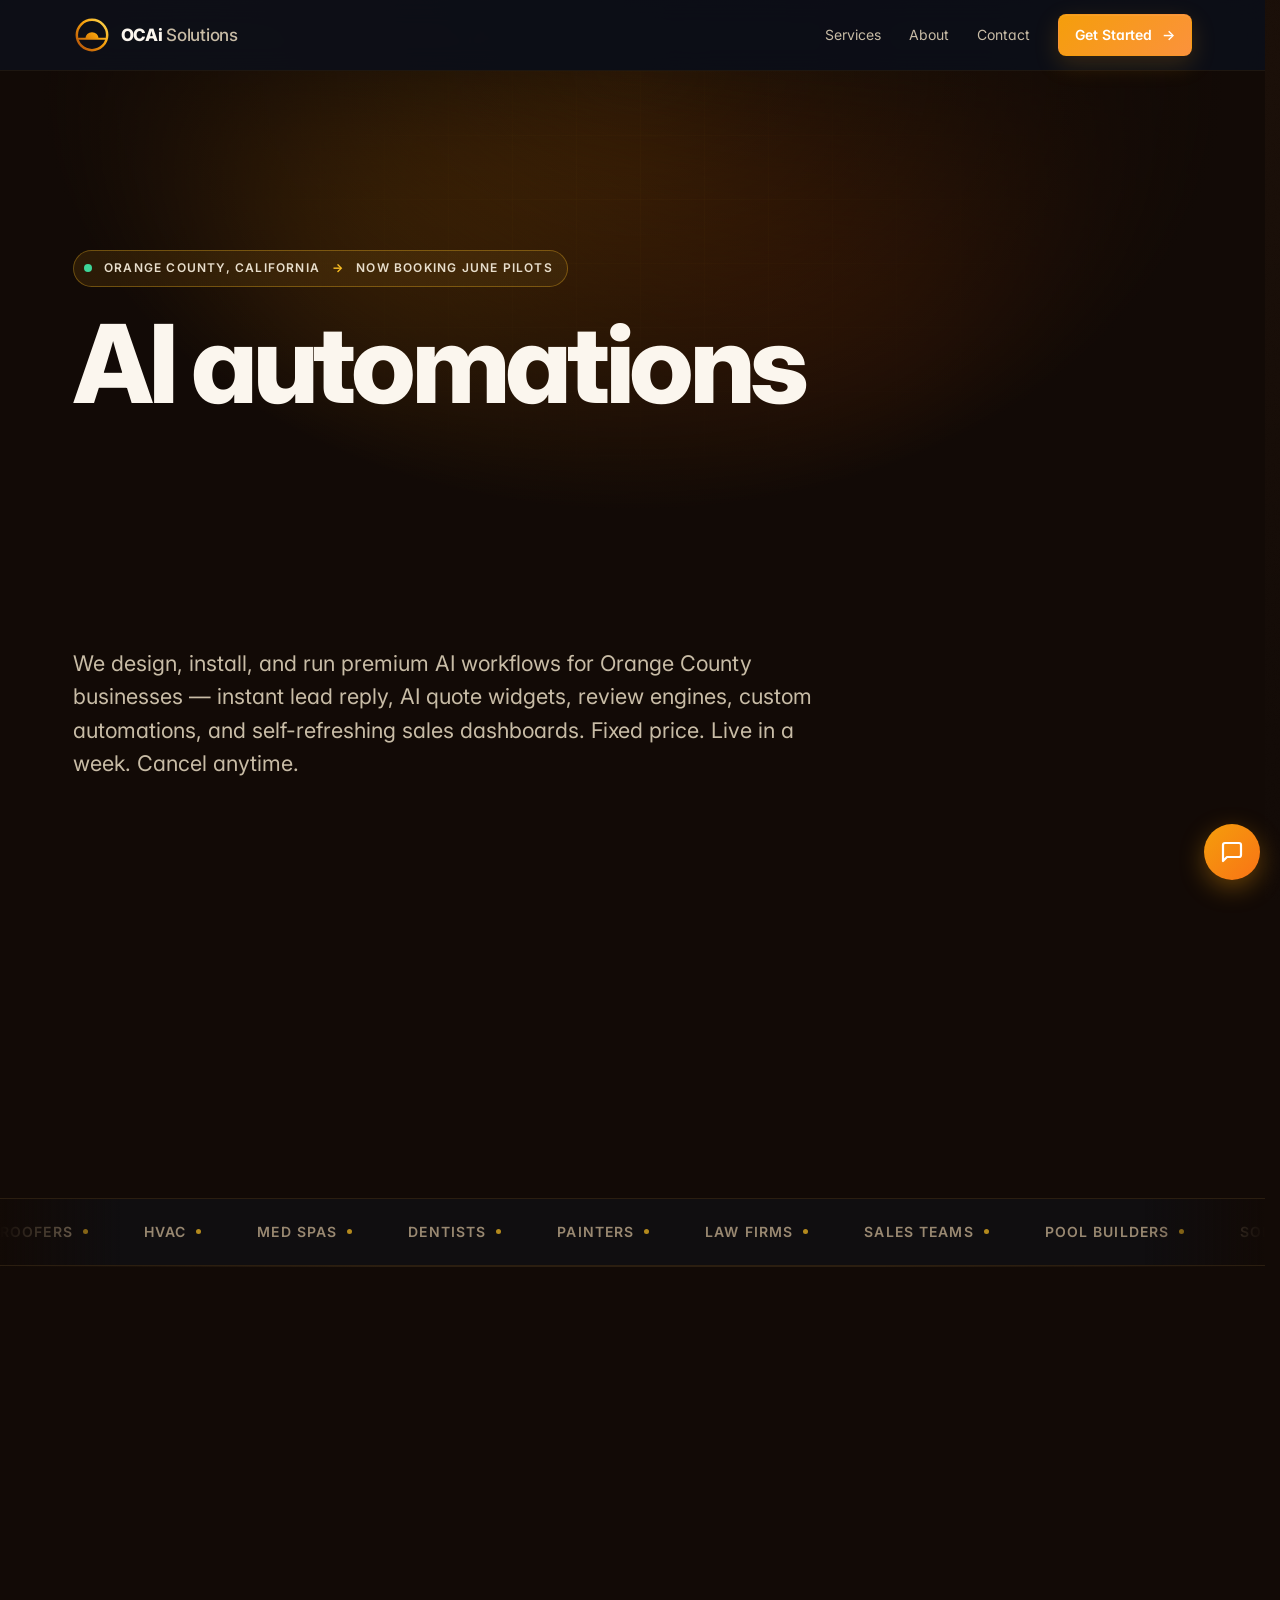
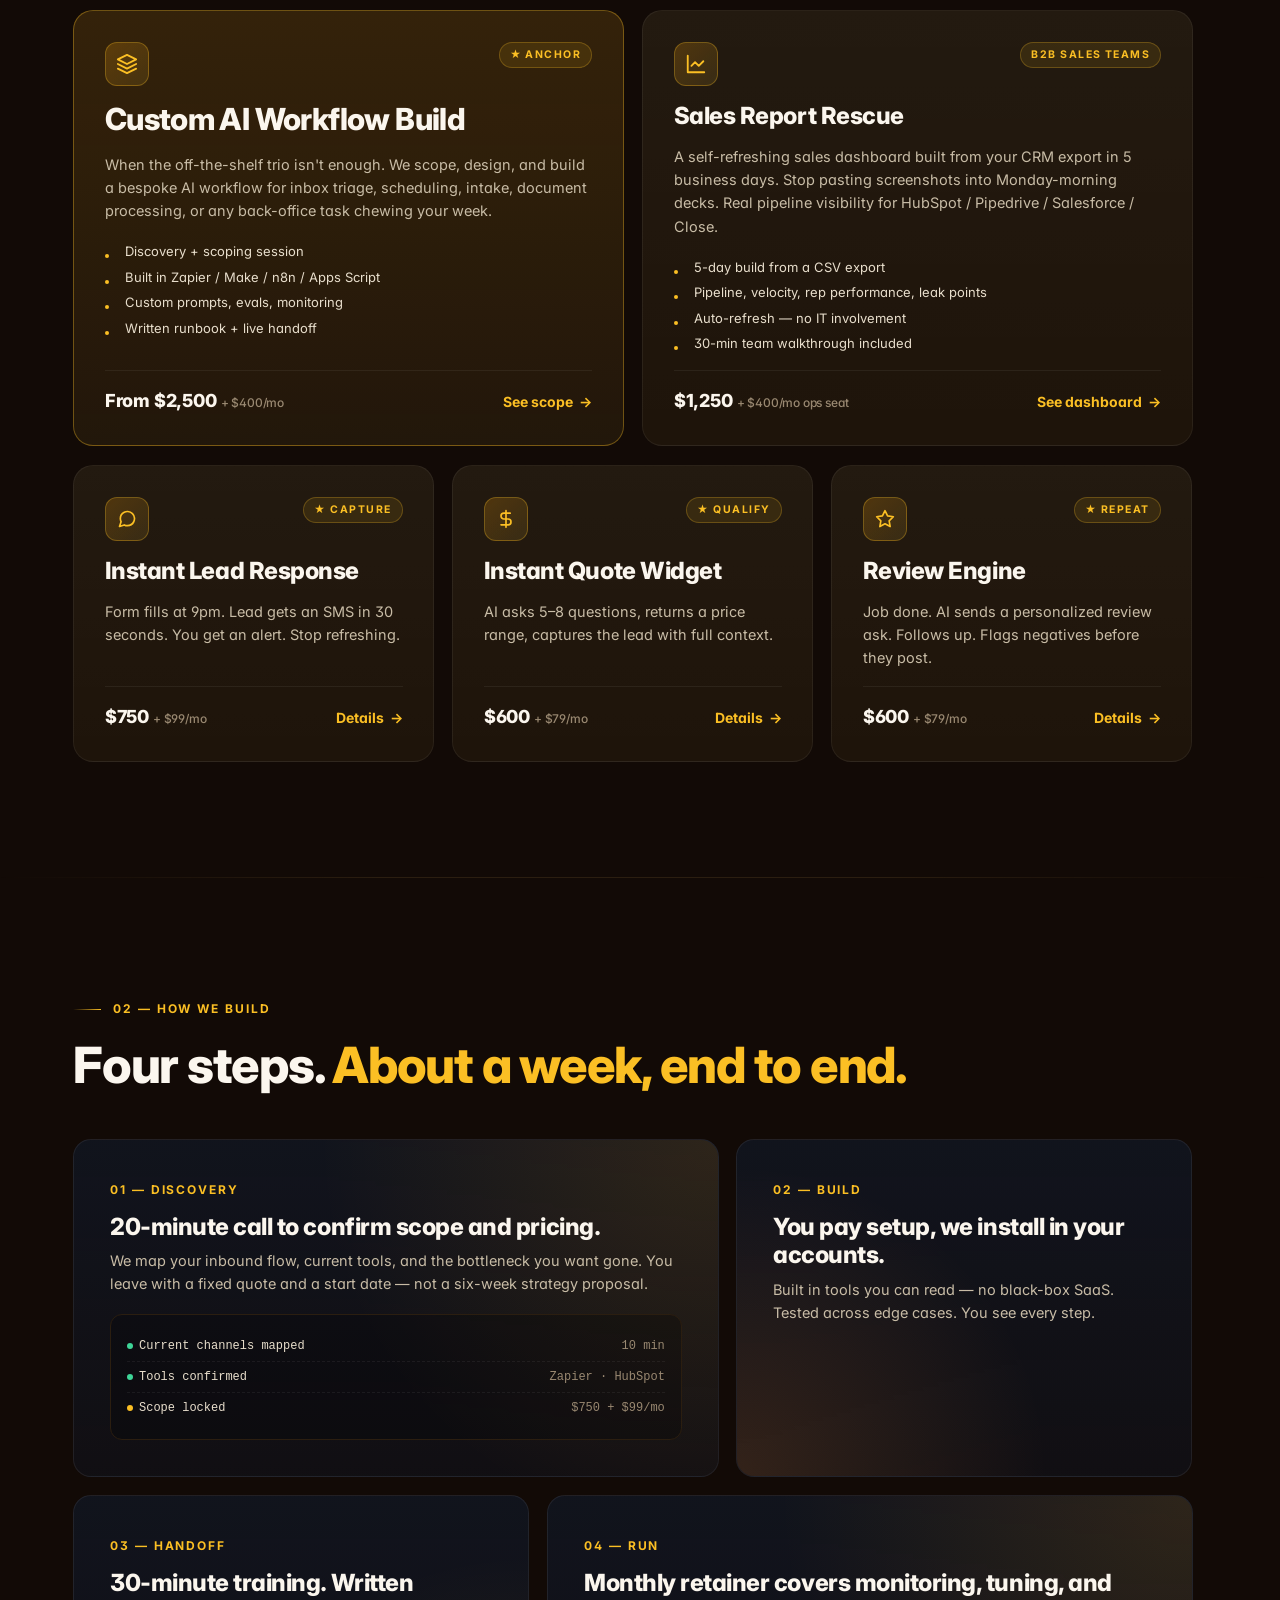
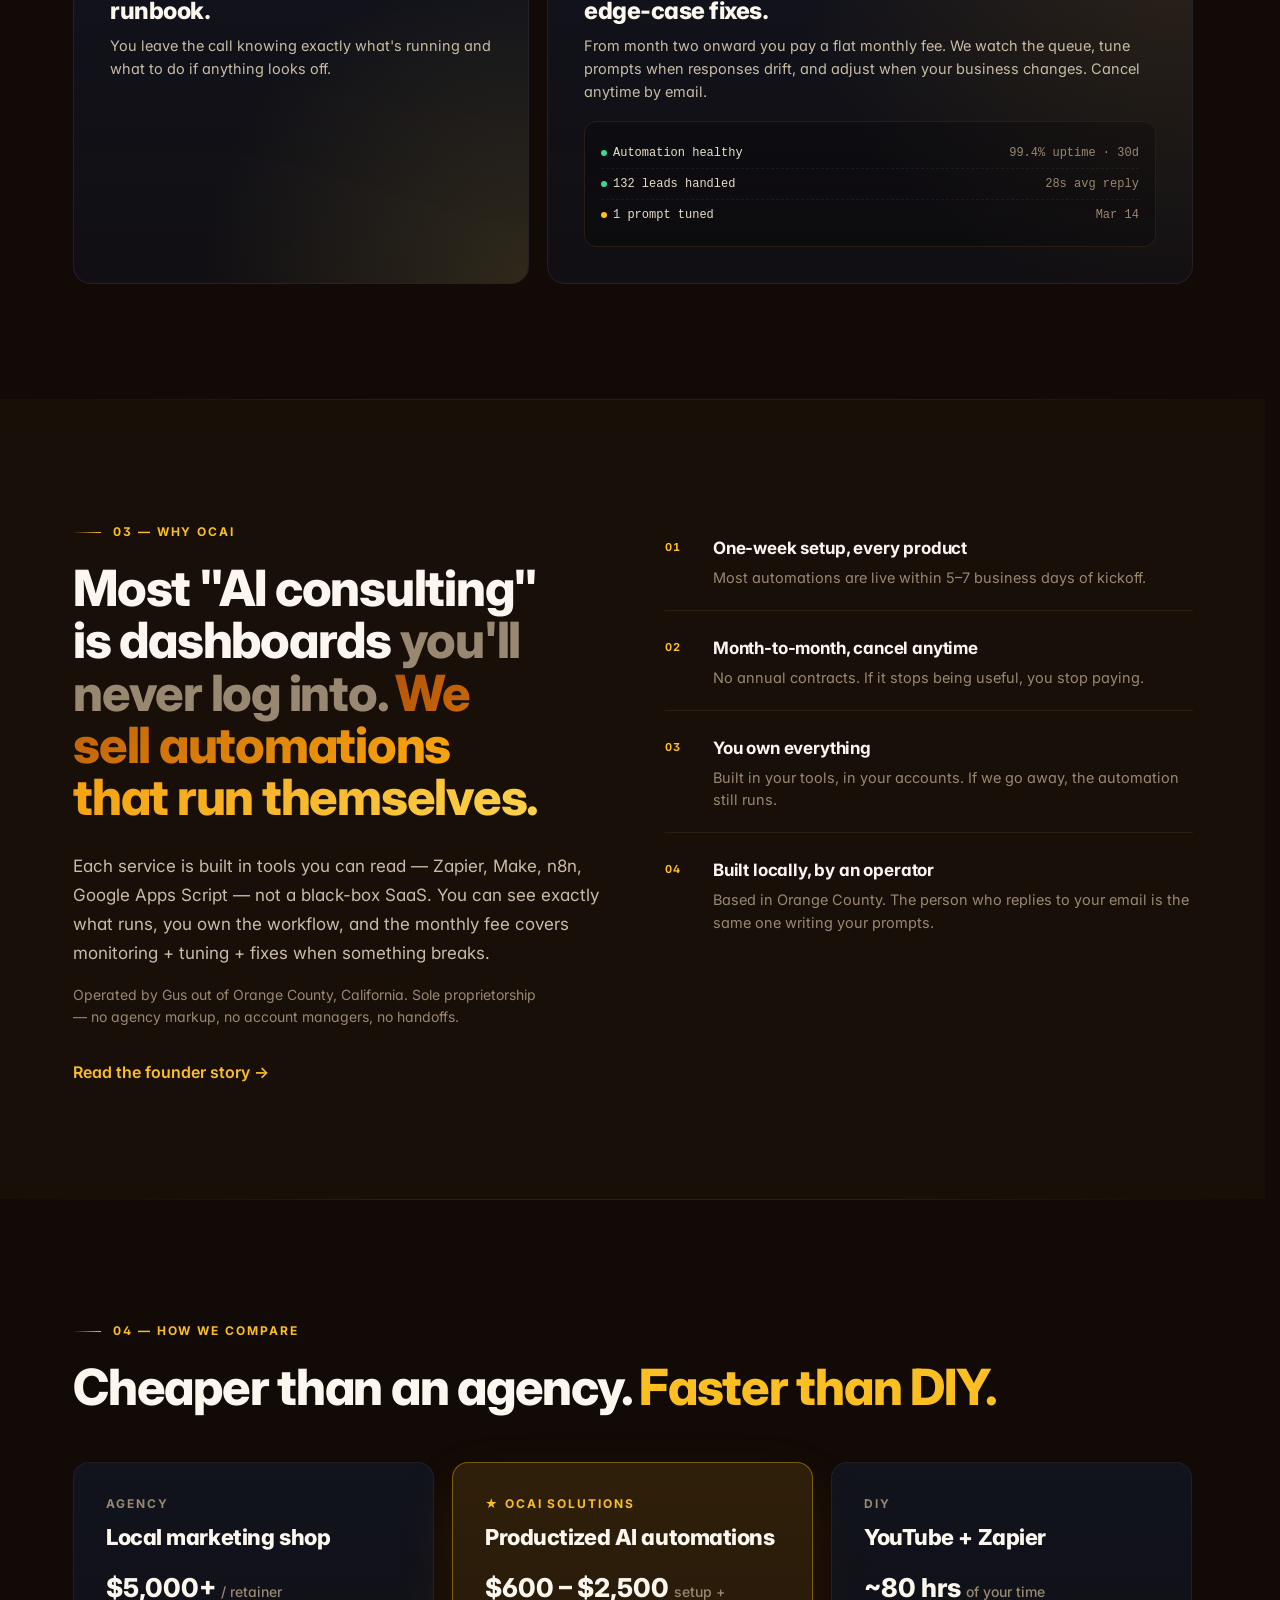
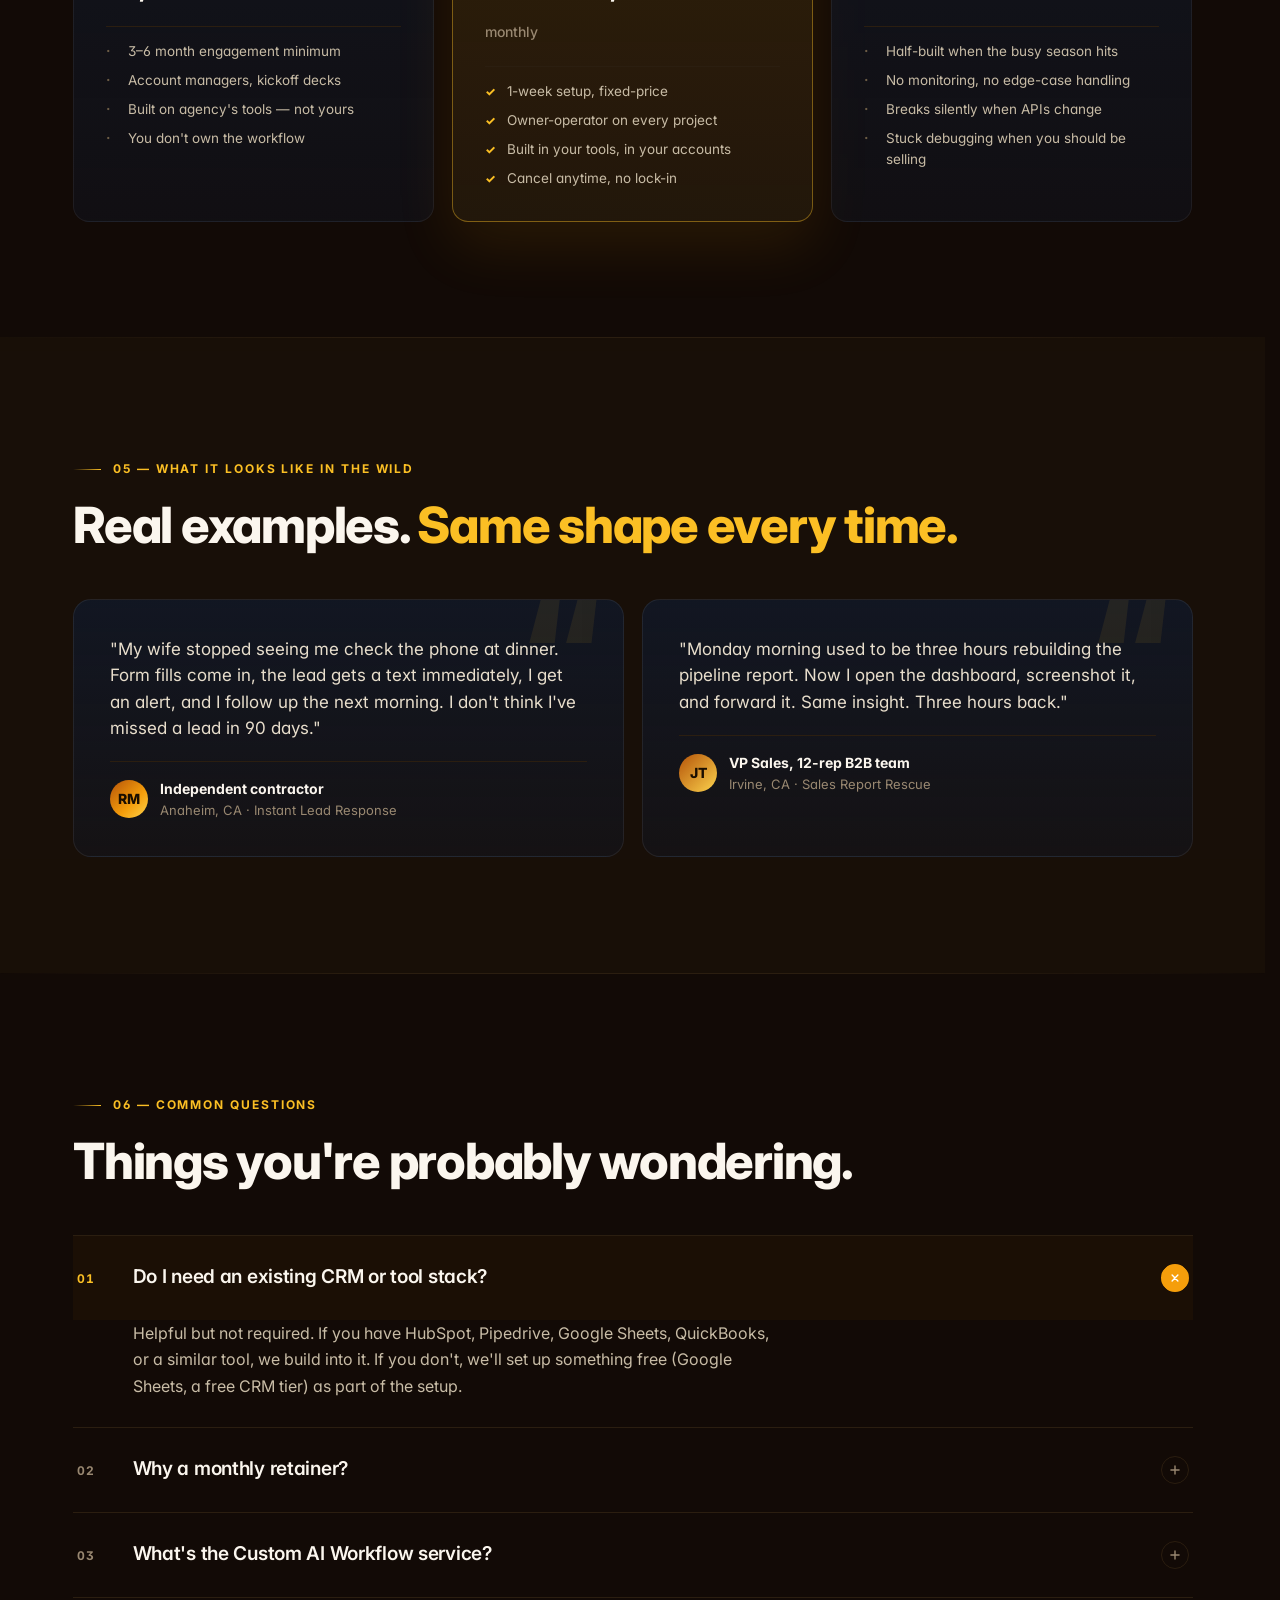
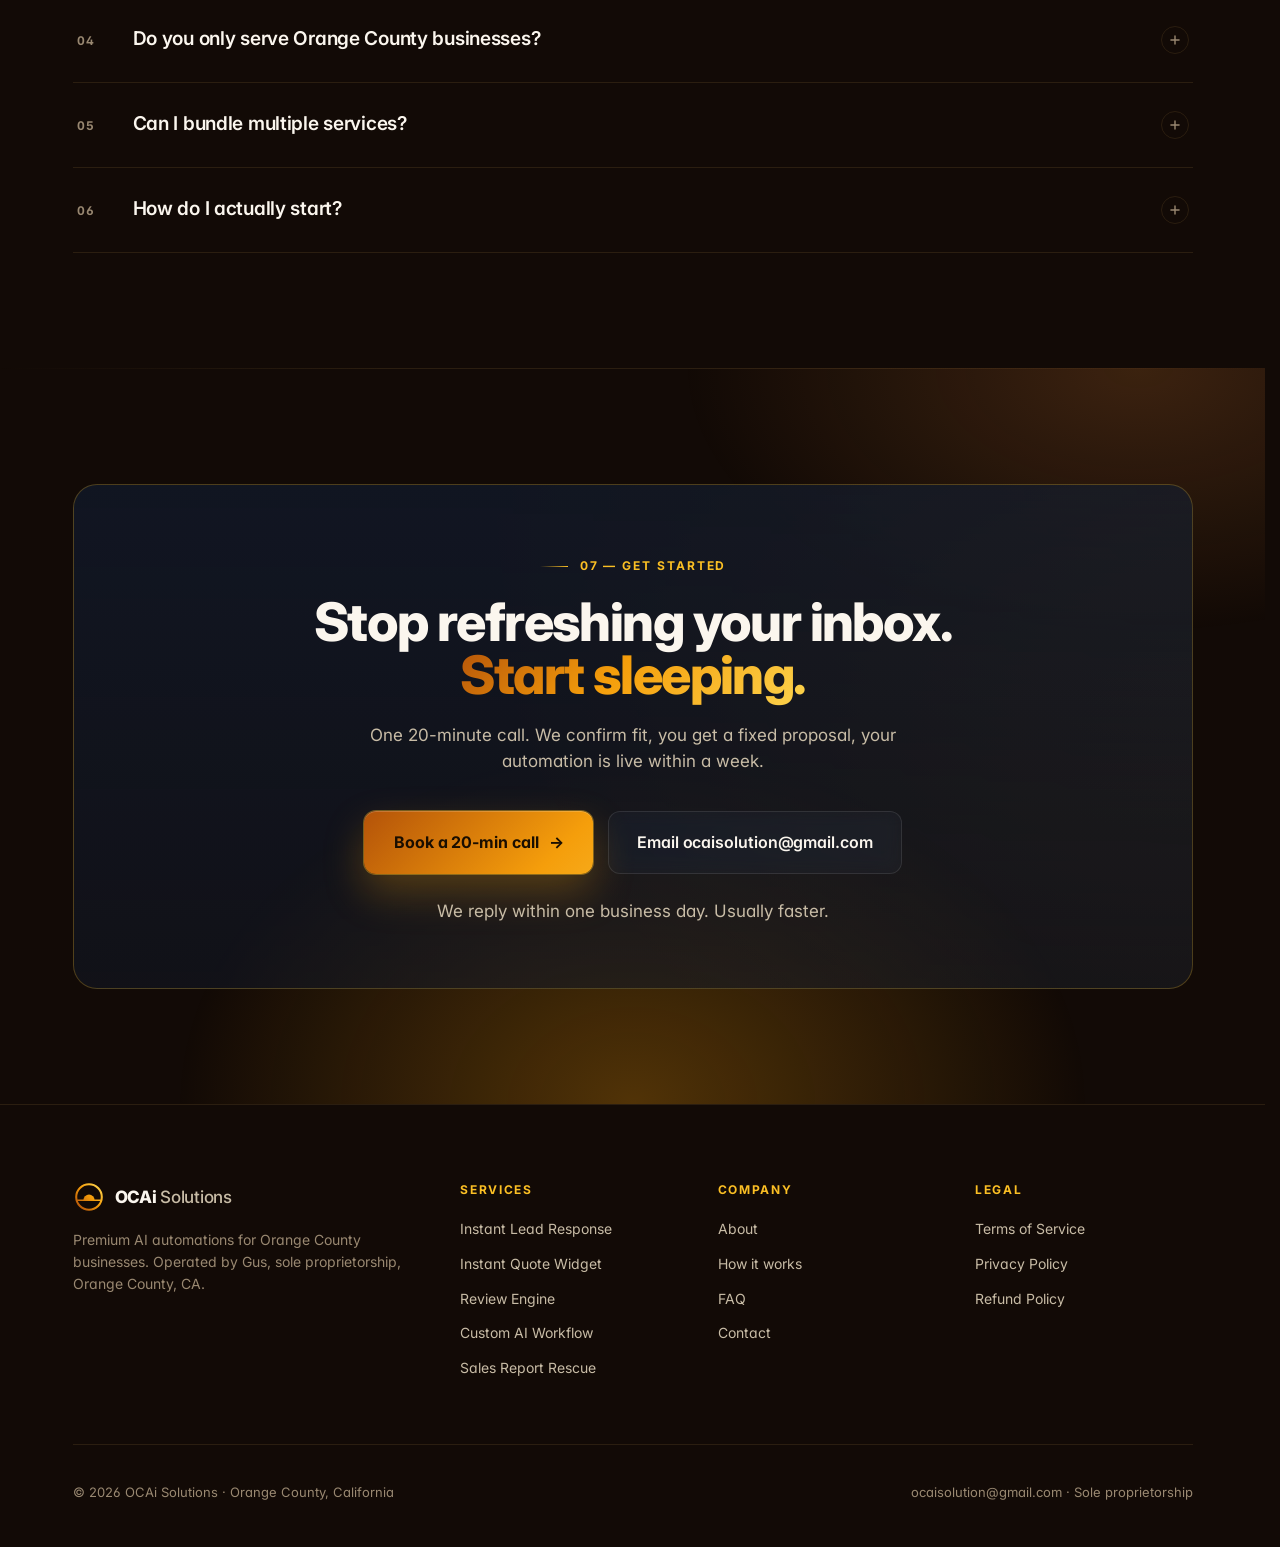
==== commit caf4d71c: "Rebrand: sunset-O logo, lowercase 'i' wordmark, warmer all-amber palette - New logo: sun-setting-ove" ====
--- a/index.html
+++ b/index.html
@@ -3,16 +3,16 @@
 <head>
 <meta charset="utf-8">
 <meta name="viewport" content="width=device-width, initial-scale=1">
-<title>OCAI Solutions — Premium AI automations for Orange County businesses</title>
-<meta name="description" content="OCAI Solutions designs and ships AI automations for Orange County businesses. Instant lead response, AI quote widgets, review engines, custom workflow builds, and self-refreshing sales dashboards. Fixed price, fixed timeline, cancel anytime.">
+<title>OCAi Solutions — Premium AI automations for Orange County businesses</title>
+<meta name="description" content="OCAi Solutions designs and ships AI automations for Orange County businesses. Instant lead response, AI quote widgets, review engines, custom workflow builds, and self-refreshing sales dashboards. Fixed price, fixed timeline, cancel anytime.">
 <meta name="theme-color" content="#050813">
 <meta property="og:type" content="website">
-<meta property="og:site_name" content="OCAI Solutions">
-<meta property="og:title" content="OCAI Solutions — Premium AI automations for Orange County businesses">
+<meta property="og:site_name" content="OCAi Solutions">
+<meta property="og:title" content="OCAi Solutions — Premium AI automations for Orange County businesses">
 <meta property="og:description" content="Productized AI automations built by an Orange County operator. Fixed price. One-week setup. Cancel anytime.">
 <meta property="og:url" content="https://ocaisolutions.com/">
 <meta name="twitter:card" content="summary_large_image">
-<meta name="twitter:title" content="OCAI Solutions — Premium AI automations for Orange County businesses">
+<meta name="twitter:title" content="OCAi Solutions — Premium AI automations for Orange County businesses">
 <meta name="twitter:description" content="Productized AI automations built by an Orange County operator. Fixed price. One-week setup. Cancel anytime.">
 <link rel="icon" href="favicon.svg">
 <link rel="preconnect" href="https://fonts.googleapis.com">
@@ -24,8 +24,8 @@
 {
   "@context": "https://schema.org",
   "@type": "ProfessionalService",
-  "name": "OCAI Solutions",
-  "alternateName": "OCAI",
+  "name": "OCAi Solutions",
+  "alternateName": "OCAi",
   "description": "Productized AI automation agency for Orange County businesses. Services include Instant Lead Response, Instant Quote Widget, Review Engine, Custom AI Workflow builds, and Sales Report Rescue.",
   "url": "https://ocaisolutions.com",
   "email": "ocaisolution@gmail.com",
@@ -52,19 +52,20 @@
 
 <header class="site-header">
   <div class="header-row">
-    <a href="/" class="lockup" aria-label="OCAI Solutions home">
-      <svg width="34" height="34" viewBox="0 0 36 36" aria-hidden="true" style="flex-shrink:0">
+    <a href="/" class="lockup" aria-label="OCAi Solutions home">
+      <svg width="38" height="38" viewBox="0 0 40 40" aria-hidden="true" style="flex-shrink:0">
         <defs>
-          <linearGradient id="ocai-h" x1="0" y1="0" x2="36" y2="36" gradientUnits="userSpaceOnUse">
-            <stop offset="0%" stop-color="var(--brand-500)"/>
-            <stop offset="100%" stop-color="var(--brand-cyan)"/>
+          <linearGradient id="ocai-h" x1="6" y1="34" x2="34" y2="6" gradientUnits="userSpaceOnUse">
+            <stop offset="0%" stop-color="#B45309"/>
+            <stop offset="55%" stop-color="#F59E0B"/>
+            <stop offset="100%" stop-color="#FCD34D"/>
           </linearGradient>
         </defs>
-        <rect width="36" height="36" rx="9" fill="url(#ocai-h)"/>
-        <path d="M18 9a9 9 0 100 18 9 9 0 000-18zm0 4.5a4.5 4.5 0 110 9 4.5 4.5 0 010-9z" fill="white" fill-opacity="0.97"/>
-        <circle cx="26.5" cy="9.5" r="2" fill="var(--brand-gold)"/>
+        <circle cx="20" cy="20" r="16" fill="none" stroke="url(#ocai-h)" stroke-width="2.6"/>
+        <line x1="6" y1="24" x2="34" y2="24" stroke="url(#ocai-h)" stroke-width="2" stroke-linecap="round"/>
+        <path d="M13 24 A 7 7 0 0 1 27 24 Z" fill="url(#ocai-h)"/>
       </svg>
-      <span class="word"><span class="bold">OCAI</span> <span class="soft">Solutions</span></span>
+      <span class="word"><span class="bold">OCAi</span> <span class="soft">Solutions</span></span>
     </a>
     <nav class="nav" data-nav aria-label="Primary">
       <a href="services.html" class="nav-link">Services</a>
@@ -206,10 +207,10 @@
       <!-- Sales Report Rescue -->
       <a href="services.html#sales-report-rescue" class="product-card span-3-tall" data-reveal data-reveal-delay="80" data-spotlight>
         <div class="pc-head">
-          <span class="pc-icon" style="background:linear-gradient(135deg, rgba(168,85,247,0.18), rgba(6,182,212,0.10)); border-color: rgba(168,85,247,0.30); color:#C4A0FB;">
+          <span class="pc-icon">
             <svg width="22" height="22" viewBox="0 0 24 24" fill="none" stroke="currentColor" stroke-width="2" stroke-linecap="round" stroke-linejoin="round"><path d="M3 3v18h18"/><path d="M7 14l4-4 4 4 5-5"/></svg>
           </span>
-          <span class="pc-tag cool">B2B Sales Teams</span>
+          <span class="pc-tag">B2B Sales Teams</span>
         </div>
         <h3>Sales Report Rescue</h3>
         <p class="pc-line">A self-refreshing sales dashboard built from your CRM export in 5 business days. Stop pasting screenshots into Monday-morning decks. Real pipeline visibility for HubSpot / Pipedrive / Salesforce / Close.</p>
@@ -329,12 +330,12 @@
   </div>
 </section>
 
-<!-- ============ WHY OCAI ============ -->
+<!-- ============ WHY OCAi ============ -->
 <section class="section v2 section-soft" id="why">
   <div class="container">
     <div class="trust-grid">
       <div data-reveal>
-        <span class="section-kicker">03 — Why OCAI</span>
+        <span class="section-kicker">03 — Why OCAi</span>
         <h2 class="section-title">Most "AI consulting" is dashboards <span style="color:var(--fg-mute)">you'll never log into.</span> <em style="font-style:normal;background:var(--grad-warm);-webkit-background-clip:text;background-clip:text;-webkit-text-fill-color:transparent">We sell automations that run themselves.</em></h2>
         <p class="body" style="margin-top:28px;font-size:17px;max-width:52ch">
           Each service is built in tools you can read — Zapier, Make, n8n, Google Apps Script — not a black-box SaaS. You can see exactly what runs, you own the workflow, and the monthly fee covers monitoring + tuning + fixes when something breaks.
@@ -378,7 +379,7 @@
         </ul>
       </div>
       <div class="compare-cell win" data-reveal data-reveal-delay="100" data-spotlight>
-        <h4>★ OCAI Solutions</h4>
+        <h4>★ OCAi Solutions</h4>
         <div class="ptitle">Productized AI automations</div>
         <div class="pprice">$600 – $2,500 <span style="font-size:14px;color:var(--fg-mute);font-weight:500">setup + monthly</span></div>
         <ul>
@@ -423,7 +424,7 @@
       <div class="quote-card" data-reveal data-reveal-delay="100" data-spotlight>
         <p>"Monday morning used to be three hours rebuilding the pipeline report. Now I open the dashboard, screenshot it, and forward it. Same insight. Three hours back."</p>
         <div class="author">
-          <span class="avatar" style="background:linear-gradient(135deg, #06B6D4, #A855F7)">JT</span>
+          <span class="avatar" style="background:linear-gradient(135deg, #B45309, #FCD34D)">JT</span>
           <div><div class="name">VP Sales, 12-rep B2B team</div><div class="role">Irvine, CA · Sales Report Rescue</div></div>
         </div>
       </div>
@@ -514,7 +515,7 @@
         </summary>
         <div class="faq-body">
           <span class="ix-pad" aria-hidden="true"></span>
-          <div class="a">Email <a href="mailto:ocaisolution@gmail.com?subject=OCAI%20setup">ocaisolution@gmail.com</a> or use the <a href="contact.html">contact form</a>. We reply within one business day to schedule a 20-min discovery call. After that you get a written proposal with fixed scope and timeline.</div>
+          <div class="a">Email <a href="mailto:ocaisolution@gmail.com?subject=OCAi%20setup">ocaisolution@gmail.com</a> or use the <a href="contact.html">contact form</a>. We reply within one business day to schedule a 20-min discovery call. After that you get a written proposal with fixed scope and timeline.</div>
           <span class="pad-end" aria-hidden="true"></span>
         </div>
       </details>
@@ -539,7 +540,7 @@
         <a href="contact.html" class="btn btn-premium" data-magnetic data-magnetic-strength="0.22">
           Book a 20-min call <span class="arrow" aria-hidden="true">→</span>
         </a>
-        <a href="mailto:ocaisolution@gmail.com?subject=OCAI%20Solutions%20inquiry" class="btn btn-ghost-premium" data-magnetic data-magnetic-strength="0.15">
+        <a href="mailto:ocaisolution@gmail.com?subject=OCAi%20Solutions%20inquiry" class="btn btn-ghost-premium" data-magnetic data-magnetic-strength="0.15">
           Email ocaisolution@gmail.com
         </a>
       </div>
@@ -553,18 +554,19 @@
     <div class="footer-top">
       <div class="footer-brand">
         <a href="index.html" class="lockup">
-          <svg width="30" height="30" viewBox="0 0 36 36" aria-hidden="true">
+          <svg width="32" height="32" viewBox="0 0 40 40" aria-hidden="true">
             <defs>
-              <linearGradient id="ocai-f" x1="0" y1="0" x2="36" y2="36" gradientUnits="userSpaceOnUse">
-                <stop offset="0%" stop-color="var(--brand-500)"/>
-                <stop offset="100%" stop-color="var(--brand-cyan)"/>
+              <linearGradient id="ocai-f" x1="6" y1="34" x2="34" y2="6" gradientUnits="userSpaceOnUse">
+                <stop offset="0%" stop-color="#B45309"/>
+                <stop offset="55%" stop-color="#F59E0B"/>
+                <stop offset="100%" stop-color="#FCD34D"/>
               </linearGradient>
             </defs>
-            <rect width="36" height="36" rx="9" fill="url(#ocai-f)"/>
-            <path d="M18 9a9 9 0 100 18 9 9 0 000-18zm0 4.5a4.5 4.5 0 110 9 4.5 4.5 0 010-9z" fill="white" fill-opacity="0.97"/>
-            <circle cx="26.5" cy="9.5" r="2" fill="var(--brand-gold)"/>
+            <circle cx="20" cy="20" r="16" fill="none" stroke="url(#ocai-f)" stroke-width="2.6"/>
+            <line x1="6" y1="24" x2="34" y2="24" stroke="url(#ocai-f)" stroke-width="2" stroke-linecap="round"/>
+            <path d="M13 24 A 7 7 0 0 1 27 24 Z" fill="url(#ocai-f)"/>
           </svg>
-          <span class="word"><span class="bold">OCAI</span> <span class="soft">Solutions</span></span>
+          <span class="word"><span class="bold">OCAi</span> <span class="soft">Solutions</span></span>
         </a>
         <p>Premium AI automations for Orange County businesses. Operated by Gus, sole proprietorship, Orange County, CA.</p>
       </div>
@@ -597,7 +599,7 @@
       </div>
     </div>
     <div class="footer-bottom">
-      <p>© <span id="year"></span> OCAI Solutions · Orange County, California</p>
+      <p>© <span id="year"></span> OCAi Solutions · Orange County, California</p>
       <p>ocaisolution@gmail.com · Sole proprietorship</p>
     </div>
   </div>
--- a/styles.css
+++ b/styles.css
@@ -1547,27 +1547,47 @@
    ★ PREMIUM v2 — motion, aurora, kinetic primitives
    ============================================================ */
 
-/* Extended palette additions (premium accents) */
+/* Extended palette additions — warm OC sunset, premium hospitality vibe */
 :root {
-  --accent-violet: #A855F7;
-  --accent-cyan:   #06B6D4;
-  --accent-ink:    #050813;
-  --grad-warm:  linear-gradient(135deg, #F59E0B 0%, #F97316 55%, #FBBF24 100%);
-  --grad-cool:  linear-gradient(135deg, #A855F7 0%, #06B6D4 100%);
-  --grad-mix:   linear-gradient(135deg, #F59E0B 0%, #F97316 35%, #A855F7 75%, #06B6D4 100%);
-  --noise-opacity: 0.04;
+  /* Approachable warm dark — like a sunset bar at golden hour, not a SaaS dashboard */
+  --accent-ink:    #120A06;   /* warm cocoa-night (was cold #050813) */
+  --accent-cream:  #FFF8EE;   /* used as light accent text where needed */
+  --accent-coral:  #FB923C;   /* warm coral mid-tone */
+  --accent-rose:   #F87171;   /* soft rose for hospitality warmth */
+  --accent-gold:   #FCD34D;   /* highlight gold */
+  --grad-warm:  linear-gradient(135deg, #B45309 0%, #F59E0B 45%, #FCD34D 100%);
+  --grad-sunset:linear-gradient(135deg, #B45309 0%, #F97316 40%, #FB923C 70%, #FCD34D 100%);
+  --grad-mix:   linear-gradient(135deg, #B45309 0%, #F59E0B 35%, #FB923C 70%, #FCD34D 100%);
+  --grad-cool:  linear-gradient(135deg, #F59E0B 0%, #FCD34D 100%); /* alias kept; now warm */
+  --noise-opacity: 0.035;
+}
+
+/* Override the original palette tokens to warm everything else automatically */
+:root {
+  --ink:        #120A06;
+  --panel:      #1E140A;    /* warm cocoa panel */
+  --panel-soft: rgba(30,20,10,0.55);
+  --line:       #2B1E10;
+  --line-soft:  rgba(43,30,16,0.6);
+
+  --brand-cyan: #FB923C;    /* re-used token: now coral, not cold orange-rust */
+  --fg-1: #FBF6EE;          /* warm white */
+  --fg-2: #E8DECC;
+  --fg-3: #C8BCA6;
+  --fg-mute: #998871;
+  --fg-faint: #6E5E47;
 }
 
 html { background: var(--accent-ink); }
 body { background: var(--accent-ink); }
 
-/* Body-wide subtle noise/grain overlay */
+/* Body-wide subtle warm-on-warm radial overlay (no cold accents) */
 body::before {
   content: "";
   position: fixed; inset: 0; pointer-events: none; z-index: 0;
   background-image:
-    radial-gradient(circle at 15% 12%, rgba(168,85,247,0.07), transparent 45%),
-    radial-gradient(circle at 88% 8%, rgba(6,182,212,0.05), transparent 45%);
+    radial-gradient(circle at 15% 12%, rgba(245,158,11,0.06), transparent 50%),
+    radial-gradient(circle at 88% 8%, rgba(251,146,60,0.04), transparent 50%);
   z-index: 1;
 }
 body::after {
@@ -1668,8 +1688,8 @@
   gap: 12px;
   padding: 8px 14px 8px 10px;
   border-radius: 999px;
-  background: linear-gradient(135deg, rgba(245,158,11,0.10), rgba(168,85,247,0.06));
-  border: 1px solid rgba(251,191,36,0.28);
+  background: linear-gradient(135deg, rgba(245,158,11,0.12), rgba(252,211,77,0.06));
+  border: 1px solid rgba(251,191,36,0.32);
   font-size: 12px;
   font-weight: 600;
   letter-spacing: 0.10em;
@@ -1911,8 +1931,8 @@
   width: 44px; height: 44px;
   border-radius: 12px;
   display: inline-flex; align-items: center; justify-content: center;
-  background: linear-gradient(135deg, rgba(245,158,11,0.18), rgba(168,85,247,0.10));
-  border: 1px solid rgba(251,191,36,0.25);
+  background: linear-gradient(135deg, rgba(245,158,11,0.22), rgba(252,211,77,0.10));
+  border: 1px solid rgba(251,191,36,0.30);
   color: var(--brand-gold);
 }
 .product-card h3 {
@@ -2039,10 +2059,10 @@
   opacity: 0.8;
 }
 .process-bento .pb-glow.cool {
-  background: radial-gradient(circle at 0% 100%, rgba(168,85,247,0.18), transparent 55%);
+  background: radial-gradient(circle at 0% 100%, rgba(251,146,60,0.18), transparent 55%);
 }
 .process-bento .pb-glow.cyan {
-  background: radial-gradient(circle at 100% 100%, rgba(6,182,212,0.14), transparent 55%);
+  background: radial-gradient(circle at 100% 100%, rgba(252,211,77,0.16), transparent 55%);
 }
 .process-bento .pb-mock {
   margin-top: 18px;
@@ -2181,9 +2201,9 @@
 }
 .quote-card .author .avatar {
   width: 38px; height: 38px; border-radius: 999px;
-  background: linear-gradient(135deg, var(--brand-500), var(--accent-violet));
+  background: linear-gradient(135deg, #B45309, #F59E0B 60%, #FCD34D);
   display: inline-flex; align-items: center; justify-content: center;
-  font-weight: 800; color: white; font-size: 14px;
+  font-weight: 800; color: #1A0E00; font-size: 14px;
 }
 .quote-card .author .name { font-weight: 700; font-size: 14px; }
 .quote-card .author .role { color: var(--fg-mute); font-size: 13px; }
@@ -2196,8 +2216,8 @@
 .final-cta.v2 .glow {
   position: absolute; inset: 0; pointer-events: none;
   background:
-    radial-gradient(ellipse 60% 80% at 50% 100%, rgba(245,158,11,0.25), transparent 60%),
-    radial-gradient(ellipse 60% 60% at 90% 0%, rgba(168,85,247,0.15), transparent 60%);
+    radial-gradient(ellipse 60% 80% at 50% 100%, rgba(245,158,11,0.28), transparent 60%),
+    radial-gradient(ellipse 60% 60% at 90% 0%, rgba(251,146,60,0.18), transparent 60%);
 }
 .final-cta.v2 .container { position: relative; z-index: 1; }
 .cta-card-v2 {
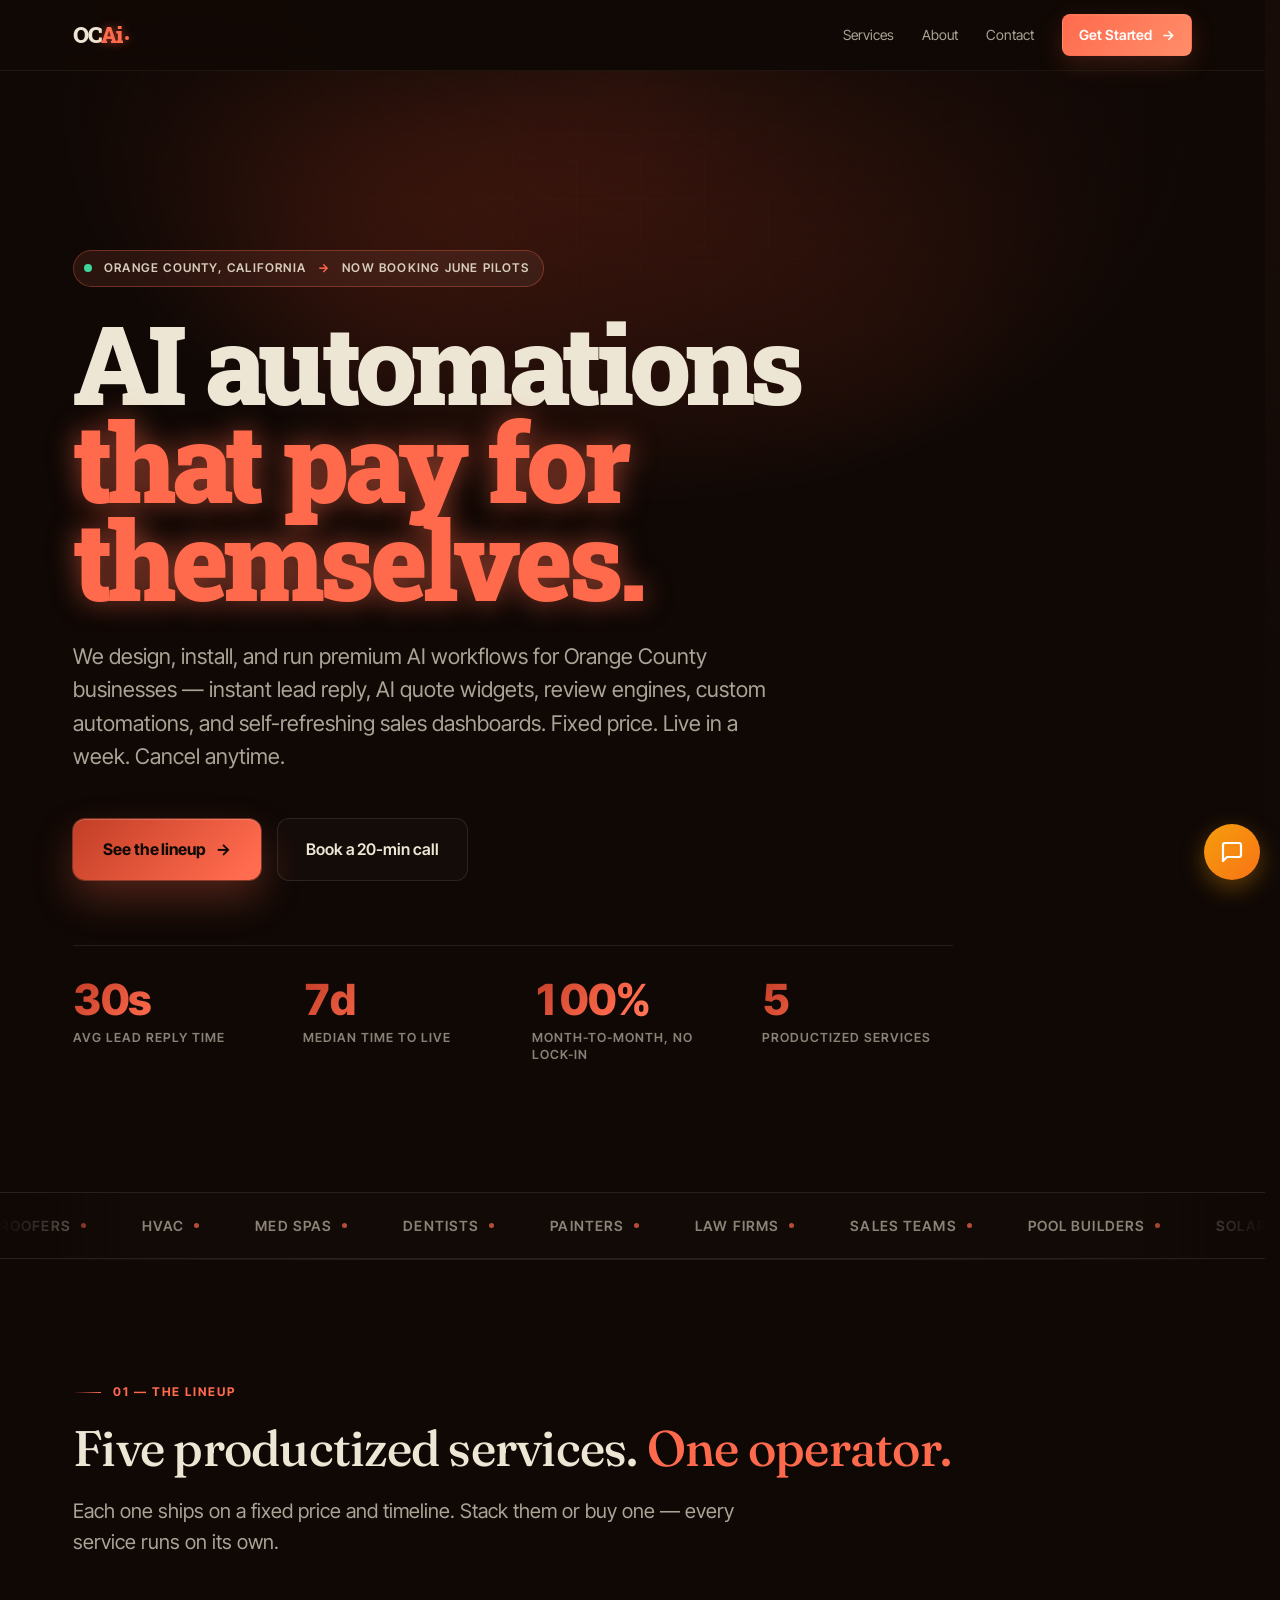
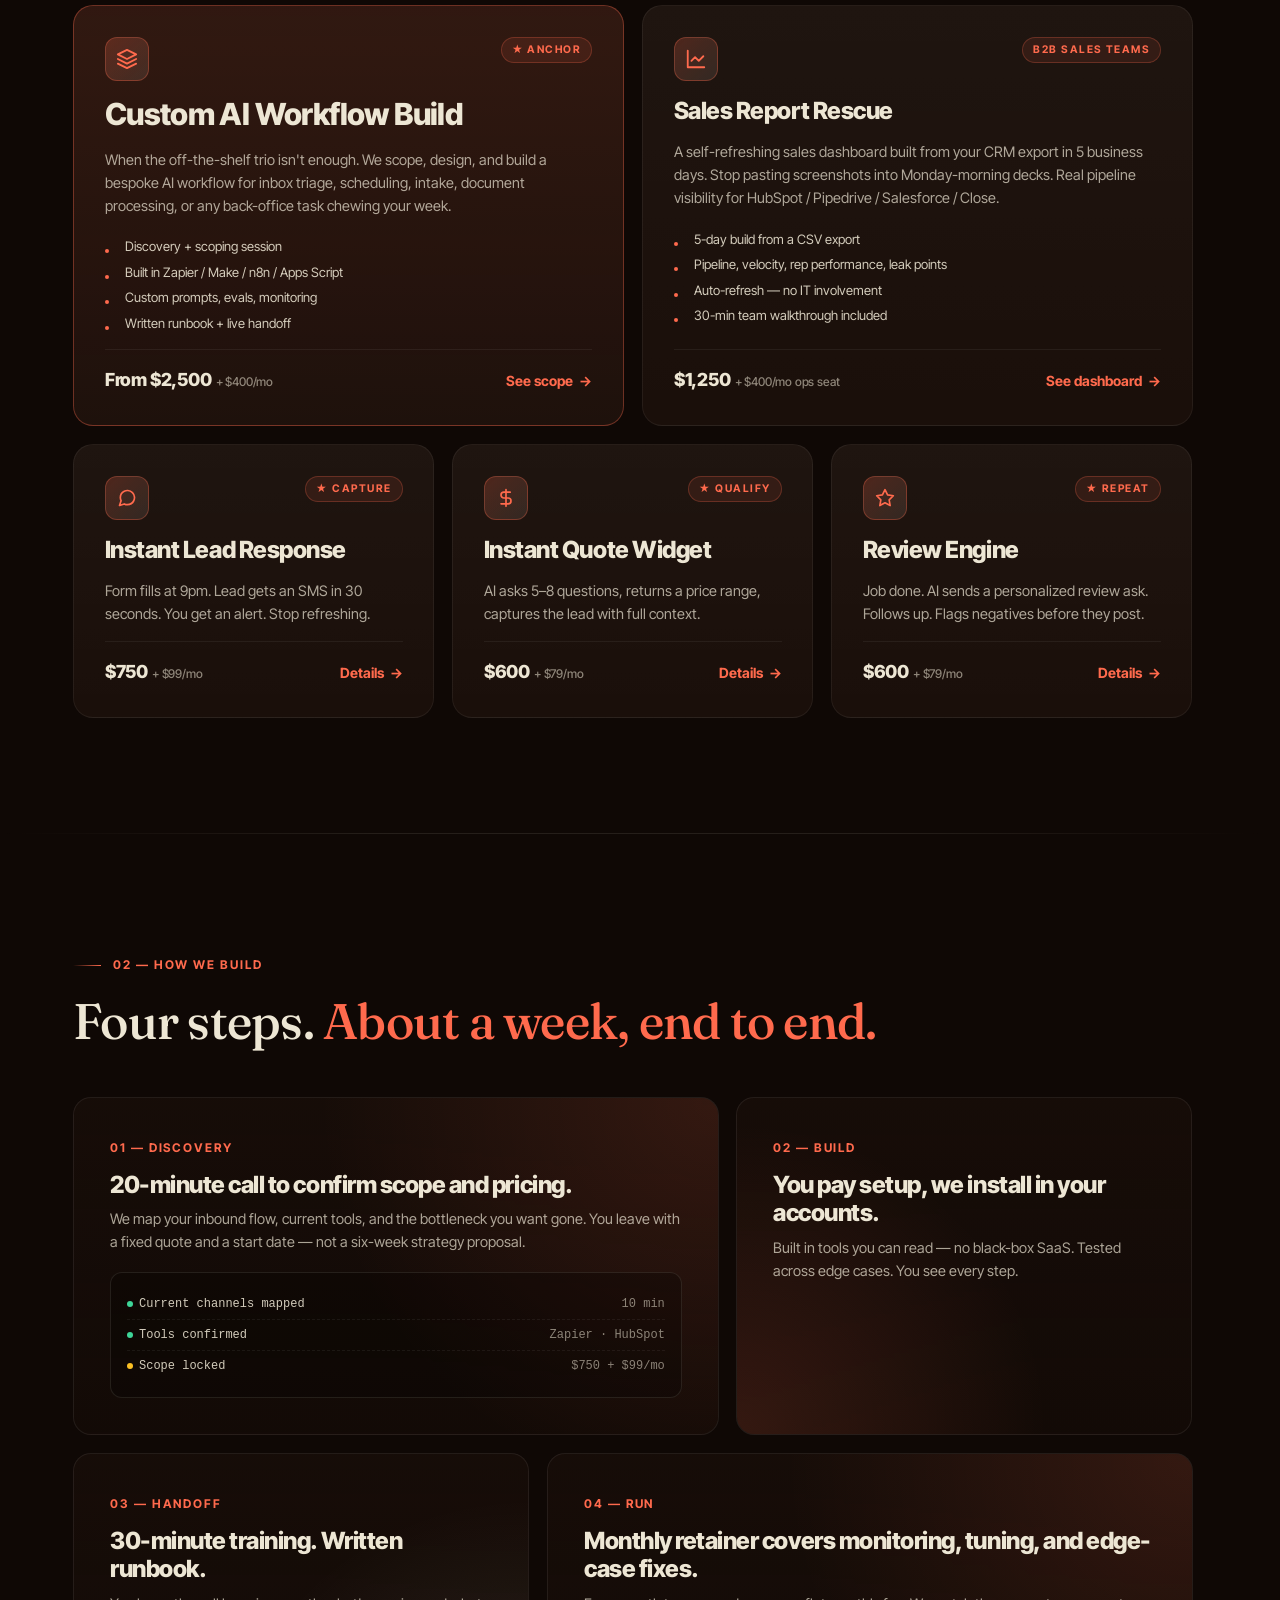
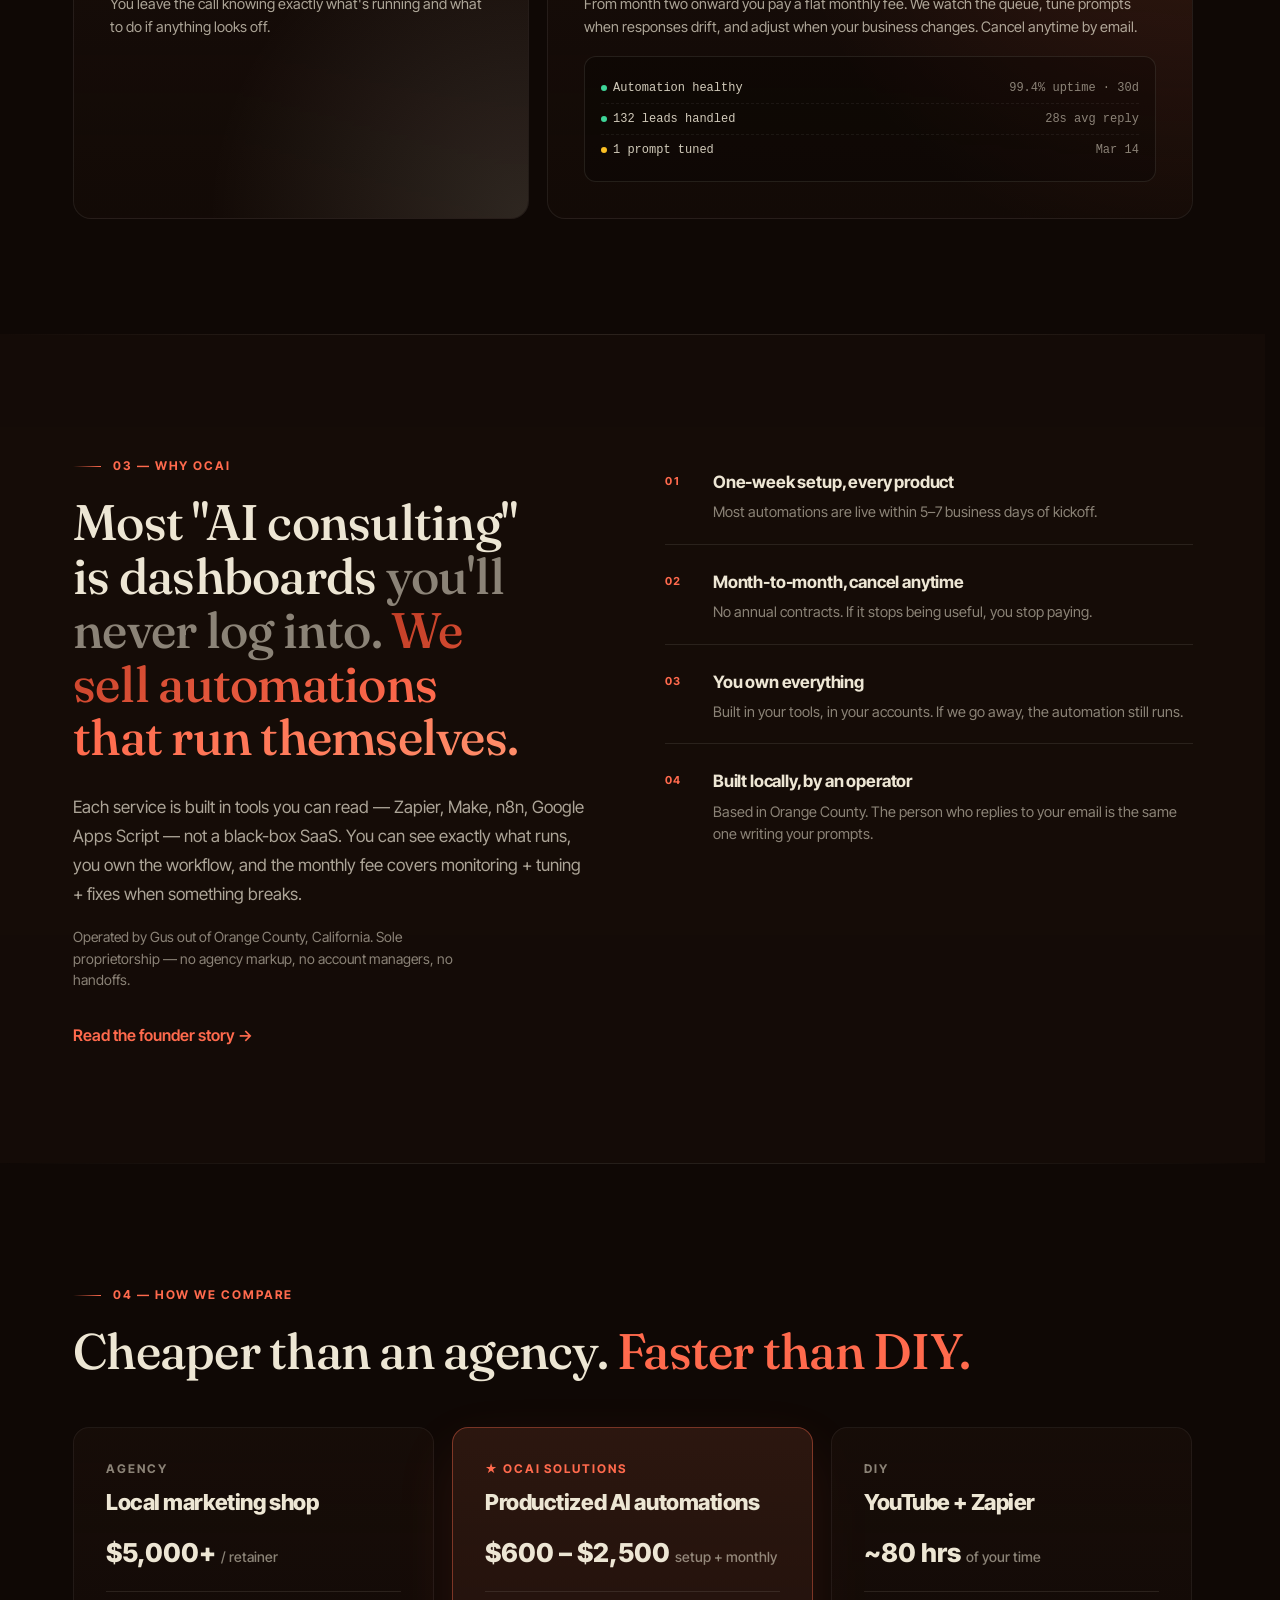
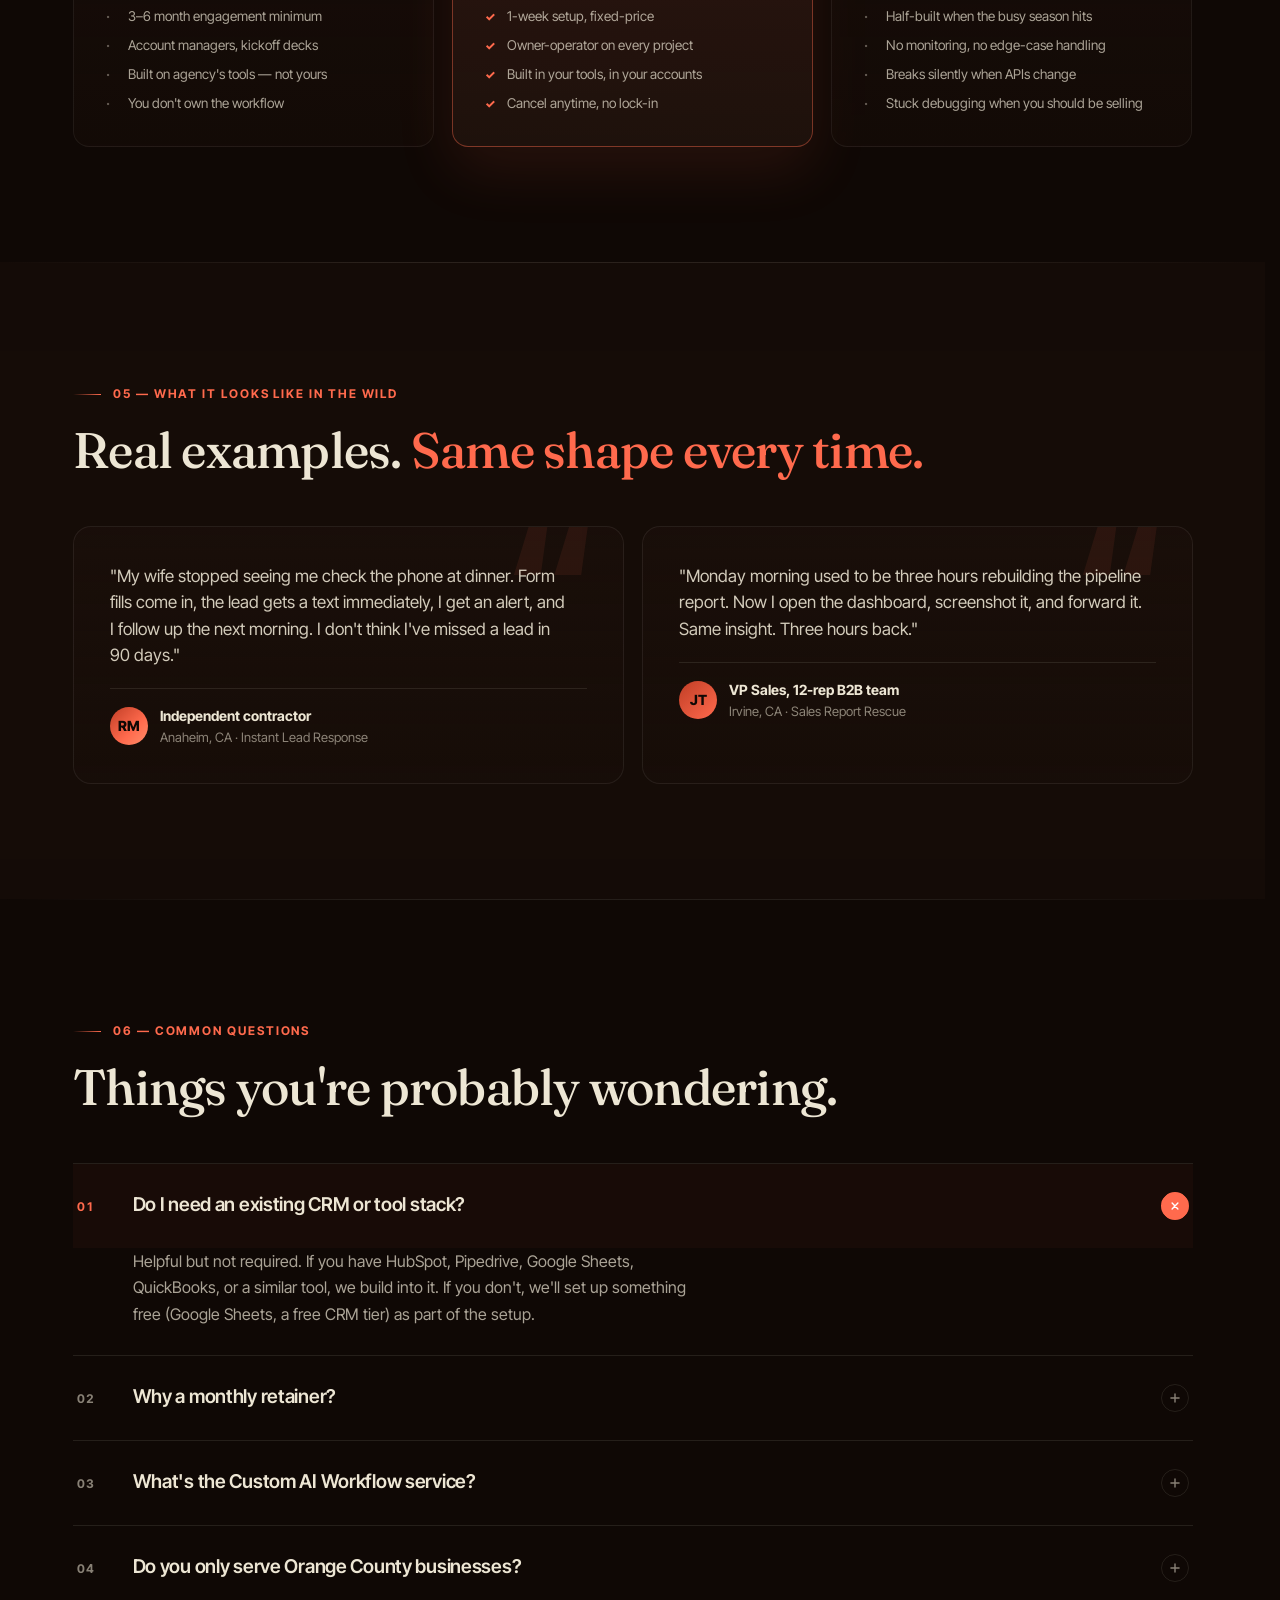
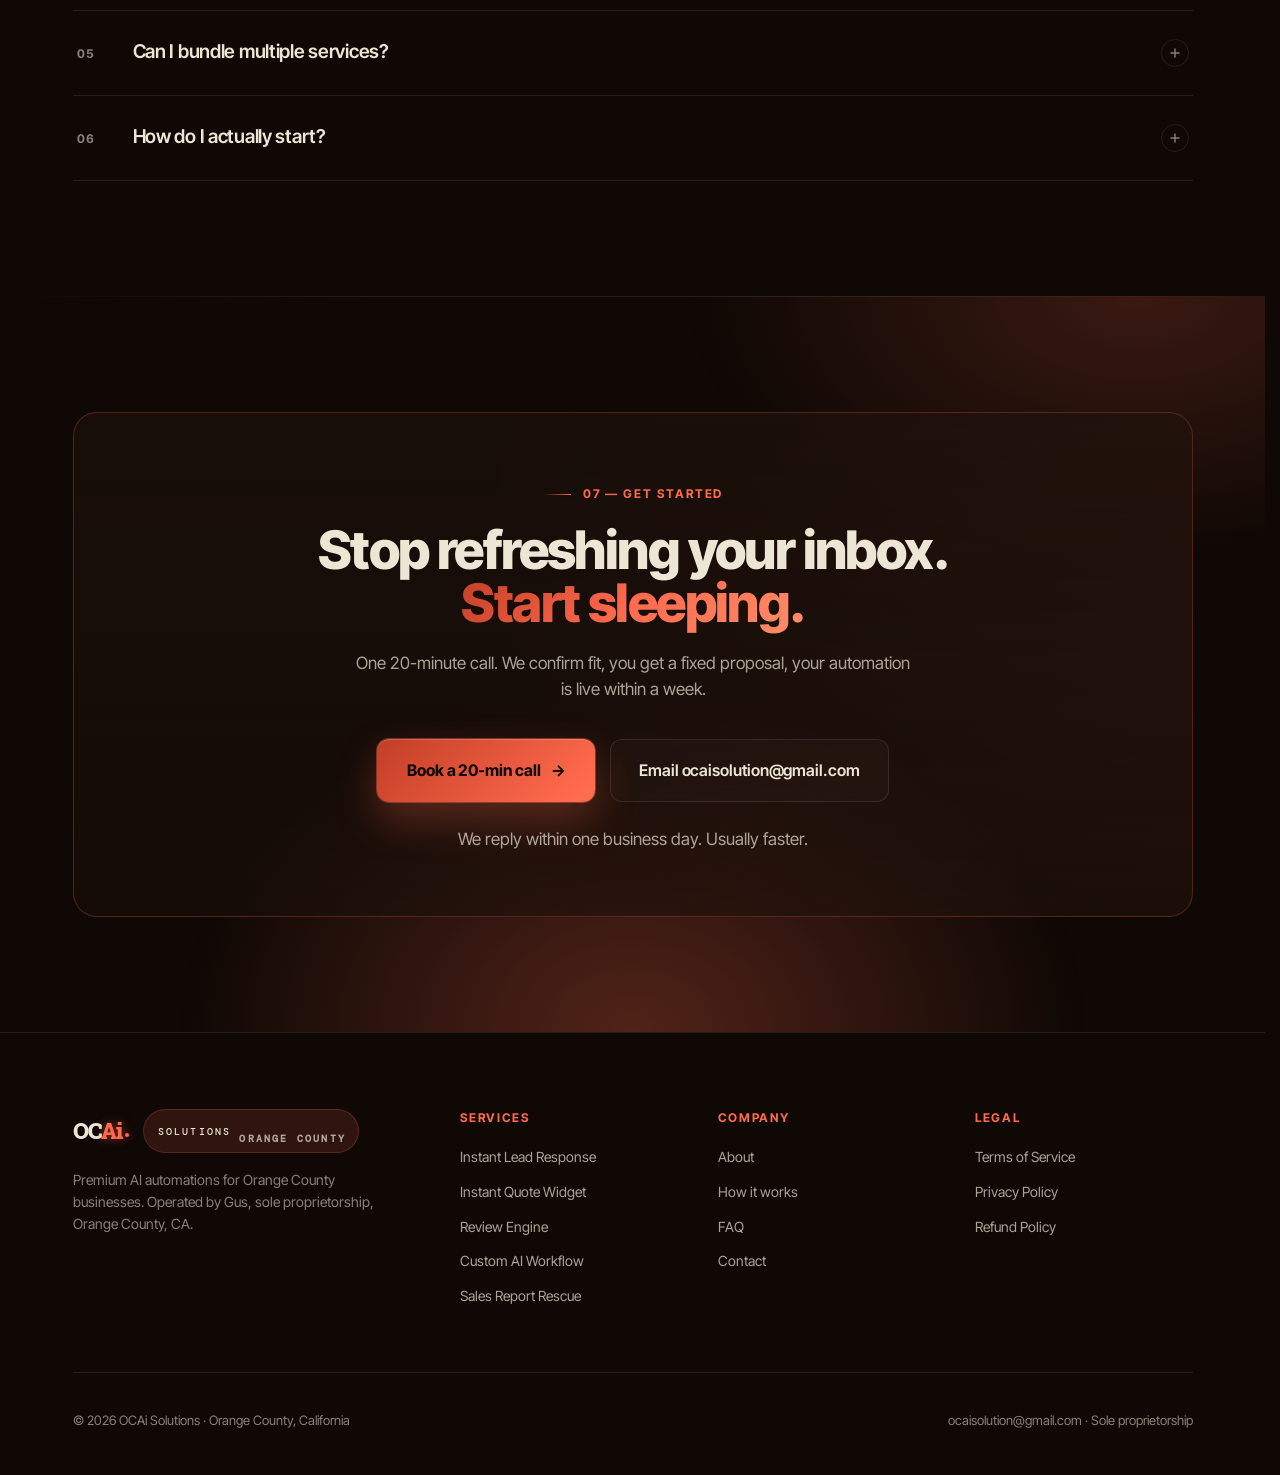
==== commit 0fe5d67e: "Rebrand to Sunset Coral × Warm Carbon × Cream — finalist v07 rollout Replaces the amber sunset-glyph" ====
--- a/index.html
+++ b/index.html
@@ -5,7 +5,7 @@
 <meta name="viewport" content="width=device-width, initial-scale=1">
 <title>OCAi Solutions — Premium AI automations for Orange County businesses</title>
 <meta name="description" content="OCAi Solutions designs and ships AI automations for Orange County businesses. Instant lead response, AI quote widgets, review engines, custom workflow builds, and self-refreshing sales dashboards. Fixed price, fixed timeline, cancel anytime.">
-<meta name="theme-color" content="#050813">
+<meta name="theme-color" content="#0F0805">
 <meta property="og:type" content="website">
 <meta property="og:site_name" content="OCAi Solutions">
 <meta property="og:title" content="OCAi Solutions — Premium AI automations for Orange County businesses">
@@ -17,7 +17,7 @@
 <link rel="icon" href="favicon.svg">
 <link rel="preconnect" href="https://fonts.googleapis.com">
 <link rel="preconnect" href="https://fonts.gstatic.com" crossorigin>
-<link href="https://fonts.googleapis.com/css2?family=Inter:wght@400;500;600;700;800;900&family=JetBrains+Mono:wght@500&display=swap" rel="stylesheet">
+<link href="https://fonts.googleapis.com/css2?family=DM+Mono:wght@400;500&family=Fraunces:ital,opsz,wght@0,9..144,400;0,9..144,500;0,9..144,600;1,9..144,500&family=Inter+Tight:wght@400;500;600;700&family=Roboto+Slab:wght@500;700;900&display=swap" rel="stylesheet">
 <link rel="stylesheet" href="styles.css">
 
 <script type="application/ld+json">
@@ -53,19 +53,7 @@
 <header class="site-header">
   <div class="header-row">
     <a href="/" class="lockup" aria-label="OCAi Solutions home">
-      <svg width="38" height="38" viewBox="0 0 40 40" aria-hidden="true" style="flex-shrink:0">
-        <defs>
-          <linearGradient id="ocai-h" x1="6" y1="34" x2="34" y2="6" gradientUnits="userSpaceOnUse">
-            <stop offset="0%" stop-color="#B45309"/>
-            <stop offset="55%" stop-color="#F59E0B"/>
-            <stop offset="100%" stop-color="#FCD34D"/>
-          </linearGradient>
-        </defs>
-        <circle cx="20" cy="20" r="16" fill="none" stroke="url(#ocai-h)" stroke-width="2.6"/>
-        <line x1="6" y1="24" x2="34" y2="24" stroke="url(#ocai-h)" stroke-width="2" stroke-linecap="round"/>
-        <path d="M13 24 A 7 7 0 0 1 27 24 Z" fill="url(#ocai-h)"/>
-      </svg>
-      <span class="word"><span class="bold">OCAi</span> <span class="soft">Solutions</span></span>
+      <span class="word"><span class="oc">OC</span><span class="ai">Ai</span><span class="dot"></span></span>
     </a>
     <nav class="nav" data-nav aria-label="Primary">
       <a href="services.html" class="nav-link">Services</a>
@@ -424,7 +412,7 @@
       <div class="quote-card" data-reveal data-reveal-delay="100" data-spotlight>
         <p>"Monday morning used to be three hours rebuilding the pipeline report. Now I open the dashboard, screenshot it, and forward it. Same insight. Three hours back."</p>
         <div class="author">
-          <span class="avatar" style="background:linear-gradient(135deg, #B45309, #FCD34D)">JT</span>
+          <span class="avatar" style="background:linear-gradient(135deg, var(--coral-2), var(--coral))">JT</span>
           <div><div class="name">VP Sales, 12-rep B2B team</div><div class="role">Irvine, CA · Sales Report Rescue</div></div>
         </div>
       </div>
@@ -554,19 +542,8 @@
     <div class="footer-top">
       <div class="footer-brand">
         <a href="index.html" class="lockup">
-          <svg width="32" height="32" viewBox="0 0 40 40" aria-hidden="true">
-            <defs>
-              <linearGradient id="ocai-f" x1="6" y1="34" x2="34" y2="6" gradientUnits="userSpaceOnUse">
-                <stop offset="0%" stop-color="#B45309"/>
-                <stop offset="55%" stop-color="#F59E0B"/>
-                <stop offset="100%" stop-color="#FCD34D"/>
-              </linearGradient>
-            </defs>
-            <circle cx="20" cy="20" r="16" fill="none" stroke="url(#ocai-f)" stroke-width="2.6"/>
-            <line x1="6" y1="24" x2="34" y2="24" stroke="url(#ocai-f)" stroke-width="2" stroke-linecap="round"/>
-            <path d="M13 24 A 7 7 0 0 1 27 24 Z" fill="url(#ocai-f)"/>
-          </svg>
-          <span class="word"><span class="bold">OCAi</span> <span class="soft">Solutions</span></span>
+          <span class="word"><span class="oc">OC</span><span class="ai">Ai</span><span class="dot"></span></span>
+          <span class="tag"><b>Solutions</b><br>Orange County</span>
         </a>
         <p>Premium AI automations for Orange County businesses. Operated by Gus, sole proprietorship, Orange County, CA.</p>
       </div>
--- a/styles.css
+++ b/styles.css
@@ -8,27 +8,38 @@
    Tokens (overridable via Tweaks)
    ============================================================ */
 :root {
-  --ink:        #0A0F1C;
-  --panel:      #111827;
-  --panel-soft: rgba(17,24,39,0.55);
-  --line:       #1F2937;
-  --line-soft:  rgba(31,41,55,0.6);
-
-  --brand-500:  #F59E0B;
-  --brand-400:  #FBBF24;
-  --brand-600:  #D97706;
-  --brand-cyan: #F97316;
-  --brand-gold: #FBBF24;
-
-  --fg-1: #F1F5F9;
-  --fg-2: #E2E8F0;
-  --fg-3: #CBD5E1;
-  --fg-mute: #94A3B8;
-  --fg-faint: #64748B;
-
-  --brand-tint-08: rgba(245,158,11,0.08);
-  --brand-tint-12: rgba(245,158,11,0.14);
-  --brand-tint-18: rgba(245,158,11,0.22);
+  /* Brand: Warm Carbon × Cream × Sunset Coral (Ember Glow) */
+  --carbon:     #0F0805;
+  --carbon-2:   #1A0F0A;
+  --cream:      #EDE6D4;
+  --cream-2:    #F4EFE3;
+  --coral:      #FF6A4D;
+  --coral-2:    #C13E26;
+  --coral-soft: rgba(255,106,77,0.18);
+  --coral-glow: rgba(255,106,77,0.55);
+
+  /* Aliases — kept so legacy rules across the stylesheet auto-rebrand */
+  --ink:        #0F0805;
+  --panel:      #1A0F0A;
+  --panel-soft: rgba(26,15,10,0.55);
+  --line:       rgba(237,230,212,0.10);
+  --line-soft:  rgba(237,230,212,0.06);
+
+  --brand-500:  #FF6A4D;
+  --brand-400:  #FF6A4D;
+  --brand-600:  #C13E26;
+  --brand-cyan: #FF8E6A;
+  --brand-gold: #FF6A4D;
+
+  --fg-1: #EDE6D4;
+  --fg-2: rgba(237,230,212,0.88);
+  --fg-3: rgba(237,230,212,0.70);
+  --fg-mute: rgba(237,230,212,0.55);
+  --fg-faint: rgba(237,230,212,0.38);
+
+  --brand-tint-08: rgba(255,106,77,0.08);
+  --brand-tint-12: rgba(255,106,77,0.14);
+  --brand-tint-18: rgba(255,106,77,0.22);
 
   --section-y: clamp(80px, 9vw, 144px);   /* "airy" by default */
   --container-pad: clamp(20px, 4vw, 40px);
@@ -54,10 +65,9 @@
 html { background: var(--ink); }
 body {
   margin: 0;
-  font-family: "Inter", system-ui, -apple-system, "Segoe UI", Roboto, sans-serif;
-  font-feature-settings: "ss01", "cv11";
+  font-family: "Inter Tight", "Inter", system-ui, -apple-system, "Segoe UI", Roboto, sans-serif;
   -webkit-font-smoothing: antialiased;
-  background: var(--ink);
+  background: var(--carbon);
   color: var(--fg-1);
   line-height: 1.55;
   overflow-x: hidden;
@@ -90,26 +100,27 @@
    Typography — editorial scale (bigger than live site)
    ============================================================ */
 .display {
-  font-size: clamp(2.75rem, 1.4rem + 6vw, 6rem);   /* hero — much larger */
-  font-weight: 800;
-  letter-spacing: -0.035em;
-  line-height: 0.96;
+  font-family: "Roboto Slab", Rockwell, "Slabo 27px", serif;
+  font-size: clamp(2.75rem, 1.4rem + 6vw, 6rem);
+  font-weight: 900;
+  letter-spacing: -0.045em;
+  line-height: 0.92;
   margin: 0;
-}
-.display .accent { color: var(--brand-400); }
+  color: var(--cream);
+}
+.display .accent { color: var(--coral); text-shadow: 0 0 24px var(--coral-glow); }
 .display em {
   font-style: normal;
-  background: linear-gradient(135deg, var(--brand-400) 0%, var(--brand-cyan) 100%);
-  -webkit-background-clip: text;
-  background-clip: text;
-  -webkit-text-fill-color: transparent;
+  color: var(--coral);
+  text-shadow: 0 0 24px var(--coral-glow);
 }
 
 .section-title {
+  font-family: "Fraunces", Georgia, "Times New Roman", serif;
   font-size: clamp(2rem, 1.2rem + 2.4vw, 3.25rem);
-  font-weight: 800;
-  letter-spacing: -0.025em;
-  line-height: 1.05;
+  font-weight: 500;
+  letter-spacing: -0.015em;
+  line-height: 1.08;
   margin: 0;
   text-wrap: balance;
 }
@@ -141,11 +152,12 @@
   display: inline-flex;
   align-items: center;
   gap: 10px;
-  font-size: 12px;
-  font-weight: 600;
-  letter-spacing: 0.14em;
+  font-family: "DM Mono", ui-monospace, "SF Mono", Menlo, monospace;
+  font-size: 11px;
+  font-weight: 500;
+  letter-spacing: 0.22em;
   text-transform: uppercase;
-  color: var(--brand-400);
+  color: var(--coral);
 }
 .eyebrow .num {
   font-variant-numeric: tabular-nums;
@@ -176,7 +188,7 @@
 .pill .dot {
   width: 6px; height: 6px; border-radius: 999px;
   background: var(--brand-400);
-  box-shadow: 0 0 0 3px rgba(251,191,36,0.18);
+  box-shadow: 0 0 0 3px rgba(255,106,77,0.18);
 }
 
 /* Section masthead — "01 — Services" + title side by side */
@@ -260,11 +272,11 @@
   background: linear-gradient(135deg, var(--brand-500) 0%, var(--brand-cyan) 100%);
   color: #fff;
   border-color: transparent;
-  box-shadow: 0 1px 0 rgba(255,255,255,0.06) inset, 0 8px 24px rgba(245,158,11,0.18);
+  box-shadow: 0 1px 0 rgba(255,255,255,0.06) inset, 0 8px 24px rgba(255,106,77,0.18);
 }
 .btn-gradient:hover {
   background: linear-gradient(135deg, var(--brand-400) 0%, var(--brand-cyan) 100%);
-  box-shadow: 0 1px 0 rgba(255,255,255,0.08) inset, 0 12px 28px rgba(245,158,11,0.28);
+  box-shadow: 0 1px 0 rgba(255,255,255,0.08) inset, 0 12px 28px rgba(255,106,77,0.28);
 }
 .btn-secondary {
   background: transparent;
@@ -293,7 +305,7 @@
    ============================================================ */
 .site-header {
   position: sticky; top: 0; z-index: 40;
-  background: rgba(10,15,28,0.78);
+  background: rgba(15,8,5,0.78);
   backdrop-filter: blur(12px);
   -webkit-backdrop-filter: blur(12px);
   border-bottom: 1px solid var(--line-soft);
@@ -304,10 +316,44 @@
   max-width: var(--max-w);
   margin: 0 auto;
 }
-.lockup { display: flex; align-items: center; gap: 10px; }
-.lockup .word { font-weight: 700; font-size: 17px; letter-spacing: -0.015em; }
-.lockup .word .bold { font-weight: 800; }
-.lockup .word .soft { font-weight: 500; color: var(--fg-3); }
+/* Wordmark lockup: cream "OC" + coral "Ai" w/ ember glow + floating coral dot */
+.lockup { display: inline-flex; align-items: center; gap: 14px; color: var(--cream); }
+.lockup .word {
+  font-family: "Roboto Slab", Rockwell, "Slabo 27px", serif;
+  font-weight: 900;
+  font-size: 22px;
+  letter-spacing: -0.045em;
+  line-height: 0.85;
+  display: inline-flex;
+  align-items: baseline;
+  color: var(--cream);
+}
+.lockup .word .oc { color: var(--cream); }
+.lockup .word .ai { color: var(--coral); text-shadow: 0 0 10px var(--coral-glow); }
+.lockup .word .dot {
+  display: inline-block;
+  width: 4px; height: 4px;
+  border-radius: 50%;
+  background: var(--coral);
+  box-shadow: 0 0 8px var(--coral-glow);
+  margin-left: 3px;
+  align-self: flex-end;
+  margin-bottom: 4px;
+}
+.lockup .tag {
+  font-family: "DM Mono", ui-monospace, "SF Mono", Menlo, monospace;
+  font-size: 10px;
+  letter-spacing: 0.22em;
+  line-height: 1.5;
+  text-transform: uppercase;
+  color: var(--fg-3);
+  border-left: 1px solid var(--line);
+  padding-left: 14px;
+}
+.lockup .tag b { font-weight: 500; color: var(--cream); }
+@media (max-width: 600px) {
+  .lockup .tag { display: none; }
+}
 
 .nav { display: flex; align-items: center; gap: 28px; font-size: 14px; }
 .nav a { color: var(--fg-3); transition: color var(--transition-base); position: relative; }
@@ -340,17 +386,17 @@
 }
 .hero-glow-1 {
   top: -200px; right: -160px; width: 720px; height: 720px;
-  background: radial-gradient(circle at center, rgba(245,158,11,0.32), transparent 60%);
+  background: radial-gradient(circle at center, rgba(255,106,77,0.32), transparent 60%);
 }
 .hero-glow-2 {
   bottom: -240px; left: -120px; width: 560px; height: 560px;
-  background: radial-gradient(circle at center, rgba(249,115,22,0.18), transparent 60%);
+  background: radial-gradient(circle at center, rgba(255,106,77,0.18), transparent 60%);
 }
 .hero-grid {
   position: absolute; inset: 0; pointer-events: none; opacity: 0.45;
   background-image:
-    linear-gradient(to right, rgba(251,191,36,0.05) 1px, transparent 1px),
-    linear-gradient(to bottom, rgba(251,191,36,0.05) 1px, transparent 1px);
+    linear-gradient(to right, rgba(255,106,77,0.05) 1px, transparent 1px),
+    linear-gradient(to bottom, rgba(255,106,77,0.05) 1px, transparent 1px);
   background-size: 80px 80px;
   mask-image: radial-gradient(ellipse 80% 60% at 50% 30%, #000 30%, transparent 75%);
   -webkit-mask-image: radial-gradient(ellipse 80% 60% at 50% 30%, #000 30%, transparent 75%);
@@ -371,8 +417,8 @@
 .hero-eyebrow-row .pill-price {
   border-radius: var(--radius-pill);
   padding: 6px 14px;
-  background: linear-gradient(135deg, rgba(245,158,11,0.18), rgba(249,115,22,0.10));
-  border: 1px solid rgba(251,191,36,0.35);
+  background: linear-gradient(135deg, rgba(255,106,77,0.18), rgba(255,106,77,0.10));
+  border: 1px solid rgba(255,106,77,0.35);
   color: #fff;
   font-size: 12px;
   font-weight: 700;
@@ -399,7 +445,7 @@
 }
 .hero-eyebrow-row .loc::before {
   content: ""; width: 6px; height: 6px; background: var(--brand-gold); border-radius: 999px;
-  box-shadow: 0 0 0 3px rgba(251,191,36,0.16);
+  box-shadow: 0 0 0 3px rgba(255,106,77,0.16);
 }
 
 .hero-headline { max-width: 22ch; }
@@ -444,7 +490,7 @@
   padding: 32px;
   border: 1px solid var(--line);
   border-radius: var(--radius-xl);
-  background: linear-gradient(180deg, rgba(17,24,39,0.85), rgba(17,24,39,0.4));
+  background: linear-gradient(180deg, rgba(26,15,10,0.85), rgba(26,15,10,0.4));
   display: flex;
   flex-direction: column;
   gap: 12px;
@@ -452,7 +498,7 @@
 }
 .pricetag-block::before {
   content: ""; position: absolute; inset: 0; pointer-events: none;
-  background: radial-gradient(circle at 100% 0%, rgba(245,158,11,0.18), transparent 60%);
+  background: radial-gradient(circle at 100% 0%, rgba(255,106,77,0.18), transparent 60%);
 }
 .pricetag-block .pt-eyebrow { font-size: 11px; letter-spacing: 0.18em; text-transform: uppercase; font-weight: 700; color: var(--brand-400); }
 .pricetag-block .pt-price {
@@ -460,7 +506,7 @@
   font-weight: 800;
   letter-spacing: -0.05em;
   line-height: 0.9;
-  background: linear-gradient(135deg, #fff 0%, var(--brand-400) 70%, var(--brand-cyan) 100%);
+  background: linear-gradient(135deg, var(--cream) 0%, var(--coral) 70%, var(--brand-cyan) 100%);
   -webkit-background-clip: text; background-clip: text; -webkit-text-fill-color: transparent;
   display: flex; align-items: baseline; gap: 4px;
 }
@@ -512,7 +558,7 @@
   gap: clamp(24px, 4vw, 56px);
   padding: clamp(32px, 4vw, 56px);
   border-radius: var(--radius-xl);
-  background: linear-gradient(180deg, var(--panel) 0%, rgba(17,24,39,0.7) 100%);
+  background: linear-gradient(180deg, var(--panel) 0%, rgba(26,15,10,0.7) 100%);
   border: 1px solid var(--line);
   overflow: hidden;
   transition: border-color var(--transition-base);
@@ -520,8 +566,8 @@
 .flagship::before {
   content: ""; position: absolute; inset: 0; pointer-events: none;
   background:
-    radial-gradient(ellipse 50% 60% at 100% 0%, rgba(249,115,22,0.18), transparent 60%),
-    radial-gradient(ellipse 40% 50% at 0% 100%, rgba(245,158,11,0.10), transparent 60%);
+    radial-gradient(ellipse 50% 60% at 100% 0%, rgba(255,106,77,0.18), transparent 60%),
+    radial-gradient(ellipse 40% 50% at 0% 100%, rgba(255,106,77,0.10), transparent 60%);
 }
 .flagship::after {
   content: ""; position: absolute; left: 0; top: 0; bottom: 0; width: 3px;
@@ -541,8 +587,8 @@
   font-size: 11px; font-weight: 700; letter-spacing: 0.14em; text-transform: uppercase;
 }
 .tag.gold {
-  background: rgba(251,191,36,0.10);
-  border-color: rgba(251,191,36,0.28);
+  background: rgba(255,106,77,0.10);
+  border-color: rgba(255,106,77,0.28);
   color: var(--brand-gold);
 }
 .tag.outline {
@@ -602,7 +648,7 @@
   font-weight: 800;
   letter-spacing: -0.05em;
   line-height: 0.9;
-  background: linear-gradient(135deg, #fff 0%, var(--brand-400) 65%, var(--brand-cyan) 100%);
+  background: linear-gradient(135deg, var(--cream) 0%, var(--coral) 65%, var(--brand-cyan) 100%);
   -webkit-background-clip: text; background-clip: text; -webkit-text-fill-color: transparent;
 }
 .flagship-price .dollar {
@@ -652,7 +698,7 @@
 }
 .service-card:hover {
   border-color: var(--brand-400);
-  background: linear-gradient(180deg, var(--panel) 0%, rgba(17,24,39,0.6) 100%);
+  background: linear-gradient(180deg, var(--panel) 0%, rgba(26,15,10,0.6) 100%);
 }
 .service-card .num-mark {
   display: inline-flex; align-items: center; justify-content: center;
@@ -811,7 +857,7 @@
   transition: background-color var(--transition-base);
 }
 .faq-summary::-webkit-details-marker { display: none; }
-.faq-item[open] .faq-summary { background-color: rgba(245,158,11,0.04); }
+.faq-item[open] .faq-summary { background-color: rgba(255,106,77,0.04); }
 .faq-summary .ix {
   font-size: 12px; font-weight: 700; letter-spacing: 0.14em;
   color: var(--fg-mute);
@@ -877,8 +923,8 @@
 .final-cta::before {
   content: ""; position: absolute; inset: 0; pointer-events: none;
   background:
-    radial-gradient(circle at 80% 0%, rgba(245,158,11,0.18), transparent 55%),
-    radial-gradient(circle at 0% 100%, rgba(249,115,22,0.10), transparent 55%);
+    radial-gradient(circle at 80% 0%, rgba(255,106,77,0.18), transparent 55%),
+    radial-gradient(circle at 0% 100%, rgba(255,106,77,0.10), transparent 55%);
 }
 .final-cta-grid {
   position: relative;
@@ -892,7 +938,7 @@
   padding: clamp(28px, 3.5vw, 44px);
   border: 1px solid var(--line);
   border-radius: var(--radius-xl);
-  background: linear-gradient(180deg, var(--panel) 0%, rgba(17,24,39,0.6) 100%);
+  background: linear-gradient(180deg, var(--panel) 0%, rgba(26,15,10,0.6) 100%);
   display: flex;
   flex-direction: column;
   gap: 18px;
@@ -901,7 +947,7 @@
 }
 .final-cta-card::before {
   content: ""; position: absolute; inset: 0; pointer-events: none;
-  background: radial-gradient(circle at 100% 0%, rgba(245,158,11,0.16), transparent 55%);
+  background: radial-gradient(circle at 100% 0%, rgba(255,106,77,0.16), transparent 55%);
 }
 .final-cta-card .row {
   display: flex; justify-content: space-between; gap: 12px; align-items: baseline;
@@ -914,7 +960,7 @@
 .final-cta-card .price-row {
   display: flex; align-items: baseline; gap: 8px;
   font-size: 56px; font-weight: 800; letter-spacing: -0.04em; line-height: 1;
-  background: linear-gradient(135deg, #fff, var(--brand-400) 70%, var(--brand-cyan));
+  background: linear-gradient(135deg, var(--cream), var(--coral) 70%, var(--brand-cyan));
   -webkit-background-clip: text; background-clip: text; -webkit-text-fill-color: transparent;
 }
 .final-cta-card .price-row .dollar { font-size: 0.5em; -webkit-text-fill-color: var(--brand-400); transform: translateY(-0.5em); font-weight: 700; }
@@ -1027,7 +1073,7 @@
 }
 .page-hero::before {
   content: ""; position: absolute; inset: 0; pointer-events: none;
-  background: radial-gradient(circle at 80% 0%, rgba(245,158,11,0.10), transparent 55%);
+  background: radial-gradient(circle at 80% 0%, rgba(255,106,77,0.10), transparent 55%);
 }
 .page-hero .container { position: relative; }
 .page-hero .eyebrow-line { display: inline-flex; align-items: center; gap: 12px; font-size: 12px; font-weight: 700; letter-spacing: 0.16em; text-transform: uppercase; color: var(--brand-400); margin-bottom: 24px; }
@@ -1091,8 +1137,8 @@
 
 .tier-card.featured {
   border-color: var(--brand-400);
-  background: linear-gradient(180deg, var(--panel) 0%, rgba(245,158,11,0.06) 100%);
-  box-shadow: 0 20px 48px rgba(245,158,11,0.10);
+  background: linear-gradient(180deg, var(--panel) 0%, rgba(255,106,77,0.06) 100%);
+  box-shadow: 0 20px 48px rgba(255,106,77,0.10);
   transform: translateY(-12px);
 }
 @media (max-width: 980px) { .tier-card.featured { transform: none; } }
@@ -1113,8 +1159,8 @@
   font-size: 10px; font-weight: 700; letter-spacing: 0.16em; text-transform: uppercase;
   padding: 4px 10px;
   border-radius: var(--radius-pill);
-  background: rgba(251,191,36,0.12);
-  border: 1px solid rgba(251,191,36,0.32);
+  background: rgba(255,106,77,0.12);
+  border: 1px solid rgba(255,106,77,0.32);
   color: var(--brand-gold);
 }
 .tier-card .tier-price {
@@ -1247,7 +1293,7 @@
   gap: 0;
   border: 1px solid var(--line);
   border-radius: var(--radius-xl);
-  background: linear-gradient(180deg, var(--panel) 0%, rgba(17,24,39,0.6) 100%);
+  background: linear-gradient(180deg, var(--panel) 0%, rgba(26,15,10,0.6) 100%);
   overflow: hidden;
   margin-top: clamp(48px, 6vw, 80px);
 }
@@ -1295,7 +1341,7 @@
 }
 .audit-preview .ap-right::before {
   content: ""; position: absolute; bottom: 0; left: 0; right: 0; height: 50%;
-  background: linear-gradient(180deg, transparent, rgba(10,15,28,0.95) 90%);
+  background: linear-gradient(180deg, transparent, rgba(15,8,5,0.95) 90%);
   pointer-events: none;
 }
 .audit-preview .ap-right .ap-doc-label {
@@ -1336,8 +1382,8 @@
 }
 .compare-col.highlighted {
   border-color: var(--brand-400);
-  background: linear-gradient(180deg, var(--panel) 0%, rgba(245,158,11,0.06) 100%);
-  box-shadow: 0 12px 32px rgba(245,158,11,0.10);
+  background: linear-gradient(180deg, var(--panel) 0%, rgba(255,106,77,0.06) 100%);
+  box-shadow: 0 12px 32px rgba(255,106,77,0.10);
 }
 .compare-col .compare-name {
   font-size: 12px;
@@ -1450,7 +1496,7 @@
 .trio-product-card:hover {
   border-color: var(--brand-400);
   transform: translateY(-4px);
-  box-shadow: 0 16px 40px rgba(245,158,11,0.10);
+  box-shadow: 0 16px 40px rgba(255,106,77,0.10);
 }
 .trio-product-card .trio-eyebrow {
   font-size: 11px;
@@ -1547,47 +1593,46 @@
    ★ PREMIUM v2 — motion, aurora, kinetic primitives
    ============================================================ */
 
-/* Extended palette additions — warm OC sunset, premium hospitality vibe */
+/* Finalist palette — Sunset Coral × Warm Carbon × Cream (Ember Glow) */
 :root {
-  /* Approachable warm dark — like a sunset bar at golden hour, not a SaaS dashboard */
-  --accent-ink:    #120A06;   /* warm cocoa-night (was cold #050813) */
-  --accent-cream:  #FFF8EE;   /* used as light accent text where needed */
-  --accent-coral:  #FB923C;   /* warm coral mid-tone */
-  --accent-rose:   #F87171;   /* soft rose for hospitality warmth */
-  --accent-gold:   #FCD34D;   /* highlight gold */
-  --grad-warm:  linear-gradient(135deg, #B45309 0%, #F59E0B 45%, #FCD34D 100%);
-  --grad-sunset:linear-gradient(135deg, #B45309 0%, #F97316 40%, #FB923C 70%, #FCD34D 100%);
-  --grad-mix:   linear-gradient(135deg, #B45309 0%, #F59E0B 35%, #FB923C 70%, #FCD34D 100%);
-  --grad-cool:  linear-gradient(135deg, #F59E0B 0%, #FCD34D 100%); /* alias kept; now warm */
+  --accent-ink:    #0F0805;   /* Warm Carbon */
+  --accent-cream:  #EDE6D4;   /* Cream */
+  --accent-coral:  #FF6A4D;   /* Sunset Coral */
+  --accent-rose:   #FF8E6A;   /* coral-tinted, used as soft secondary */
+  --accent-gold:   #FF6A4D;   /* legacy alias — collapses to coral */
+  --grad-warm:  linear-gradient(135deg, #C13E26 0%, #FF6A4D 50%, #FF8E6A 100%);
+  --grad-sunset:linear-gradient(135deg, #C13E26 0%, #FF6A4D 50%, #FF8E6A 100%);
+  --grad-mix:   linear-gradient(135deg, #C13E26 0%, #FF6A4D 100%);
+  --grad-cool:  linear-gradient(135deg, #FF6A4D 0%, #FF8E6A 100%);
   --noise-opacity: 0.035;
 }
 
-/* Override the original palette tokens to warm everything else automatically */
+/* Override the original tokens so the whole stylesheet auto-rebrands */
 :root {
-  --ink:        #120A06;
-  --panel:      #1E140A;    /* warm cocoa panel */
-  --panel-soft: rgba(30,20,10,0.55);
-  --line:       #2B1E10;
-  --line-soft:  rgba(43,30,16,0.6);
-
-  --brand-cyan: #FB923C;    /* re-used token: now coral, not cold orange-rust */
-  --fg-1: #FBF6EE;          /* warm white */
-  --fg-2: #E8DECC;
-  --fg-3: #C8BCA6;
-  --fg-mute: #998871;
-  --fg-faint: #6E5E47;
-}
-
-html { background: var(--accent-ink); }
-body { background: var(--accent-ink); }
+  --ink:        #0F0805;
+  --panel:      #1A0F0A;
+  --panel-soft: rgba(26,15,10,0.55);
+  --line:       rgba(237,230,212,0.10);
+  --line-soft:  rgba(237,230,212,0.06);
+
+  --brand-cyan: #FF8E6A;
+  --fg-1: #EDE6D4;
+  --fg-2: rgba(237,230,212,0.88);
+  --fg-3: rgba(237,230,212,0.70);
+  --fg-mute: rgba(237,230,212,0.55);
+  --fg-faint: rgba(237,230,212,0.38);
+}
+
+html { background: var(--carbon); }
+body { background: var(--carbon); }
 
 /* Body-wide subtle warm-on-warm radial overlay (no cold accents) */
 body::before {
   content: "";
   position: fixed; inset: 0; pointer-events: none; z-index: 0;
   background-image:
-    radial-gradient(circle at 15% 12%, rgba(245,158,11,0.06), transparent 50%),
-    radial-gradient(circle at 88% 8%, rgba(251,146,60,0.04), transparent 50%);
+    radial-gradient(circle at 15% 12%, rgba(255,106,77,0.06), transparent 50%),
+    radial-gradient(circle at 88% 8%, rgba(255,106,77,0.04), transparent 50%);
   z-index: 1;
 }
 body::after {
@@ -1665,8 +1710,8 @@
 .aurora-wrap .aurora-grid {
   position: absolute; inset: 0;
   background-image:
-    linear-gradient(to right, rgba(251,191,36,0.06) 1px, transparent 1px),
-    linear-gradient(to bottom, rgba(251,191,36,0.06) 1px, transparent 1px);
+    linear-gradient(to right, rgba(255,106,77,0.06) 1px, transparent 1px),
+    linear-gradient(to bottom, rgba(255,106,77,0.06) 1px, transparent 1px);
   background-size: 64px 64px;
   mask-image: radial-gradient(ellipse 60% 50% at 50% 30%, #000 35%, transparent 75%);
   -webkit-mask-image: radial-gradient(ellipse 60% 50% at 50% 30%, #000 35%, transparent 75%);
@@ -1679,7 +1724,7 @@
   isolation: isolate;
   padding: clamp(110px, 14vw, 200px) 0 clamp(80px, 10vw, 140px);
   overflow: hidden;
-  background: radial-gradient(ellipse 80% 60% at 50% 10%, rgba(245,158,11,0.08), transparent 60%), var(--accent-ink);
+  background: radial-gradient(ellipse 80% 60% at 50% 10%, rgba(255,106,77,0.08), transparent 60%), var(--accent-ink);
 }
 .hero.v2 .container { position: relative; z-index: 2; }
 .hero-kicker {
@@ -1688,8 +1733,8 @@
   gap: 12px;
   padding: 8px 14px 8px 10px;
   border-radius: 999px;
-  background: linear-gradient(135deg, rgba(245,158,11,0.12), rgba(252,211,77,0.06));
-  border: 1px solid rgba(251,191,36,0.32);
+  background: linear-gradient(135deg, rgba(255,106,77,0.12), rgba(237,230,212,0.06));
+  border: 1px solid rgba(255,106,77,0.32);
   font-size: 12px;
   font-weight: 600;
   letter-spacing: 0.10em;
@@ -1711,21 +1756,19 @@
 .hero-kicker .arrow { color: var(--brand-400); font-weight: 700; }
 
 .hero-display-v2 {
+  font-family: "Roboto Slab", Rockwell, "Slabo 27px", serif;
   font-size: clamp(2.75rem, 1.2rem + 7vw, 7rem);
-  font-weight: 800;
-  letter-spacing: -0.04em;
-  line-height: 0.92;
+  font-weight: 900;
+  letter-spacing: -0.045em;
+  line-height: 0.9;
   margin: 28px 0 0;
   text-wrap: balance;
   max-width: 18ch;
+  color: var(--cream);
 }
 .hero-display-v2 .gradient-text {
-  background: var(--grad-mix);
-  -webkit-background-clip: text;
-  background-clip: text;
-  -webkit-text-fill-color: transparent;
-  background-size: 220% 100%;
-  animation: shimmer 9s linear infinite;
+  color: var(--coral);
+  text-shadow: 0 0 28px var(--coral-glow);
 }
 @keyframes shimmer {
   0%   { background-position: 0% 50%; }
@@ -1788,7 +1831,7 @@
   position: relative;
   background: var(--grad-warm);
   background-size: 200% 100%;
-  color: #1A0E00;
+  color: var(--carbon);
   border: 0;
   padding: 18px 30px;
   font-weight: 700;
@@ -1796,8 +1839,8 @@
   border-radius: 12px;
   box-shadow:
     0 1px 0 rgba(255,255,255,0.18) inset,
-    0 0 0 1px rgba(251,191,36,0.4),
-    0 18px 40px rgba(245,158,11,0.28);
+    0 0 0 1px rgba(255,106,77,0.4),
+    0 18px 40px rgba(255,106,77,0.28);
   letter-spacing: -0.005em;
   transition: background-position 600ms ease, box-shadow 300ms ease, transform 300ms cubic-bezier(.22,.61,.36,1);
 }
@@ -1805,10 +1848,10 @@
   background-position: 100% 0%;
   box-shadow:
     0 1px 0 rgba(255,255,255,0.24) inset,
-    0 0 0 1px rgba(251,191,36,0.55),
-    0 24px 56px rgba(245,158,11,0.42);
-}
-.btn.btn-premium .arrow { color: #1A0E00; }
+    0 0 0 1px rgba(255,106,77,0.55),
+    0 24px 56px rgba(255,106,77,0.42);
+}
+.btn.btn-premium .arrow { color: var(--carbon); }
 .btn.btn-ghost-premium {
   background: rgba(255,255,255,0.02);
   border: 1px solid rgba(255,255,255,0.10);
@@ -1822,7 +1865,7 @@
 }
 .btn.btn-ghost-premium:hover {
   background: rgba(255,255,255,0.05);
-  border-color: rgba(251,191,36,0.5);
+  border-color: rgba(255,106,77,0.5);
 }
 
 /* ---------- Logo / industry marquee ---------- */
@@ -1832,7 +1875,7 @@
   border-top: 1px solid var(--line);
   border-bottom: 1px solid var(--line);
   padding: 22px 0;
-  background: rgba(17,24,39,0.35);
+  background: rgba(26,15,10,0.35);
 }
 .marquee::before, .marquee::after {
   content: ""; position: absolute; top: 0; bottom: 0; width: 120px; z-index: 2; pointer-events: none;
@@ -1901,10 +1944,10 @@
   /* spotlight glow follows cursor */
   content: "";
   position: absolute; inset: 0; z-index: 0; pointer-events: none;
-  background: radial-gradient(380px circle at var(--sx,50%) var(--sy,0%), rgba(245,158,11,0.16), transparent 55%);
+  background: radial-gradient(380px circle at var(--sx,50%) var(--sy,0%), rgba(255,106,77,0.16), transparent 55%);
   opacity: 0; transition: opacity 240ms ease;
 }
-.product-card:hover { transform: translateY(-4px); border-color: rgba(251,191,36,0.4); }
+.product-card:hover { transform: translateY(-4px); border-color: rgba(255,106,77,0.4); }
 .product-card:hover::before { opacity: 1; }
 .product-card > * { position: relative; z-index: 1; }
 .product-card .pc-head { display: flex; justify-content: space-between; align-items: flex-start; gap: 12px; }
@@ -1912,8 +1955,8 @@
   display: inline-flex; align-items: center; gap: 6px;
   padding: 4px 10px;
   border-radius: 999px;
-  background: rgba(251,191,36,0.10);
-  border: 1px solid rgba(251,191,36,0.25);
+  background: rgba(255,106,77,0.10);
+  border: 1px solid rgba(255,106,77,0.25);
   font-size: 10.5px; font-weight: 700; letter-spacing: 0.14em; text-transform: uppercase;
   color: var(--brand-gold);
 }
@@ -1931,8 +1974,8 @@
   width: 44px; height: 44px;
   border-radius: 12px;
   display: inline-flex; align-items: center; justify-content: center;
-  background: linear-gradient(135deg, rgba(245,158,11,0.22), rgba(252,211,77,0.10));
-  border: 1px solid rgba(251,191,36,0.30);
+  background: linear-gradient(135deg, rgba(255,106,77,0.22), rgba(237,230,212,0.10));
+  border: 1px solid rgba(255,106,77,0.30);
   color: var(--brand-gold);
 }
 .product-card h3 {
@@ -1995,9 +2038,9 @@
 
 .product-card.feature {
   background:
-    linear-gradient(180deg, rgba(245,158,11,0.10), rgba(245,158,11,0.02)),
+    linear-gradient(180deg, rgba(255,106,77,0.10), rgba(255,106,77,0.02)),
     var(--panel);
-  border-color: rgba(251,191,36,0.35);
+  border-color: rgba(255,106,77,0.35);
 }
 .product-card.feature h3 {
   font-size: clamp(1.5rem, 1.1rem + 1vw, 2rem);
@@ -2027,7 +2070,7 @@
   padding: clamp(24px, 3vw, 36px);
   border-radius: 18px;
   border: 1px solid rgba(255,255,255,0.07);
-  background: linear-gradient(180deg, rgba(17,24,39,0.7), rgba(17,24,39,0.4));
+  background: linear-gradient(180deg, rgba(26,15,10,0.7), rgba(26,15,10,0.4));
   overflow: hidden;
   isolation: isolate;
 }
@@ -2055,14 +2098,14 @@
 }
 .process-bento .pb-glow {
   position: absolute; inset: 0; z-index: -1; pointer-events: none;
-  background: radial-gradient(circle at 100% 0%, rgba(245,158,11,0.16), transparent 55%);
+  background: radial-gradient(circle at 100% 0%, rgba(255,106,77,0.16), transparent 55%);
   opacity: 0.8;
 }
 .process-bento .pb-glow.cool {
-  background: radial-gradient(circle at 0% 100%, rgba(251,146,60,0.18), transparent 55%);
+  background: radial-gradient(circle at 0% 100%, rgba(255,106,77,0.18), transparent 55%);
 }
 .process-bento .pb-glow.cyan {
-  background: radial-gradient(circle at 100% 100%, rgba(252,211,77,0.16), transparent 55%);
+  background: radial-gradient(circle at 100% 100%, rgba(237,230,212,0.16), transparent 55%);
 }
 .process-bento .pb-mock {
   margin-top: 18px;
@@ -2102,7 +2145,7 @@
   border-radius: 18px;
   border: 1px solid rgba(255,255,255,0.08);
   background:
-    linear-gradient(180deg, rgba(17,24,39,0.92), rgba(17,24,39,0.6));
+    linear-gradient(180deg, rgba(26,15,10,0.92), rgba(26,15,10,0.6));
   padding: 22px;
   overflow: hidden;
   isolation: isolate;
@@ -2112,7 +2155,7 @@
 }
 .live-card::after {
   content: ""; position: absolute; inset: 0; pointer-events: none;
-  background: radial-gradient(circle at 100% 0%, rgba(245,158,11,0.12), transparent 60%);
+  background: radial-gradient(circle at 100% 0%, rgba(255,106,77,0.12), transparent 60%);
 }
 .live-card .chat-line {
   opacity: 0;
@@ -2144,14 +2187,14 @@
   padding: clamp(24px, 3vw, 32px);
   border-radius: 16px;
   border: 1px solid rgba(255,255,255,0.06);
-  background: linear-gradient(180deg, rgba(17,24,39,0.7), rgba(17,24,39,0.4));
+  background: linear-gradient(180deg, rgba(26,15,10,0.7), rgba(26,15,10,0.4));
 }
 .compare-cell.win {
-  border-color: rgba(251,191,36,0.4);
+  border-color: rgba(255,106,77,0.4);
   background:
-    linear-gradient(180deg, rgba(245,158,11,0.08), rgba(245,158,11,0.02)),
+    linear-gradient(180deg, rgba(255,106,77,0.08), rgba(255,106,77,0.02)),
     var(--panel);
-  box-shadow: 0 24px 60px rgba(245,158,11,0.10);
+  box-shadow: 0 24px 60px rgba(255,106,77,0.10);
 }
 .compare-cell h4 {
   margin: 0 0 6px; font-size: 12px; letter-spacing: 0.16em; text-transform: uppercase;
@@ -2180,7 +2223,7 @@
   position: relative;
   padding: clamp(28px, 3vw, 36px);
   border-radius: 18px;
-  background: linear-gradient(180deg, rgba(17,24,39,0.85), rgba(17,24,39,0.4));
+  background: linear-gradient(180deg, rgba(26,15,10,0.85), rgba(26,15,10,0.4));
   border: 1px solid rgba(255,255,255,0.07);
   overflow: hidden;
 }
@@ -2201,9 +2244,9 @@
 }
 .quote-card .author .avatar {
   width: 38px; height: 38px; border-radius: 999px;
-  background: linear-gradient(135deg, #B45309, #F59E0B 60%, #FCD34D);
+  background: linear-gradient(135deg, var(--coral-2), var(--coral) 60%, var(--brand-cyan));
   display: inline-flex; align-items: center; justify-content: center;
-  font-weight: 800; color: #1A0E00; font-size: 14px;
+  font-weight: 800; color: var(--carbon); font-size: 14px;
 }
 .quote-card .author .name { font-weight: 700; font-size: 14px; }
 .quote-card .author .role { color: var(--fg-mute); font-size: 13px; }
@@ -2216,17 +2259,17 @@
 .final-cta.v2 .glow {
   position: absolute; inset: 0; pointer-events: none;
   background:
-    radial-gradient(ellipse 60% 80% at 50% 100%, rgba(245,158,11,0.28), transparent 60%),
-    radial-gradient(ellipse 60% 60% at 90% 0%, rgba(251,146,60,0.18), transparent 60%);
+    radial-gradient(ellipse 60% 80% at 50% 100%, rgba(255,106,77,0.28), transparent 60%),
+    radial-gradient(ellipse 60% 60% at 90% 0%, rgba(255,106,77,0.18), transparent 60%);
 }
 .final-cta.v2 .container { position: relative; z-index: 1; }
 .cta-card-v2 {
   padding: clamp(40px, 5vw, 72px);
   border-radius: 24px;
-  border: 1px solid rgba(251,191,36,0.25);
+  border: 1px solid rgba(255,106,77,0.25);
   background:
-    linear-gradient(180deg, rgba(17,24,39,0.85), rgba(17,24,39,0.55)),
-    radial-gradient(circle at 100% 0%, rgba(245,158,11,0.18), transparent 60%);
+    linear-gradient(180deg, rgba(26,15,10,0.85), rgba(26,15,10,0.55)),
+    radial-gradient(circle at 100% 0%, rgba(255,106,77,0.18), transparent 60%);
   text-align: center;
   position: relative;
   overflow: hidden;
@@ -2270,7 +2313,7 @@
   .nav.is-open {
     position: fixed; top: 64px; left: 16px; right: 16px;
     padding: 18px; border-radius: 16px;
-    background: rgba(10,15,28,0.95);
+    background: rgba(15,8,5,0.95);
     border: 1px solid var(--line);
     backdrop-filter: blur(16px);
     flex-direction: column; align-items: stretch; gap: 16px;
@@ -2285,7 +2328,7 @@
   width: 0%;
   z-index: 100;
   transition: width 80ms linear;
-  box-shadow: 0 0 12px rgba(245,158,11,0.6);
+  box-shadow: 0 0 12px rgba(255,106,77,0.6);
 }
 
 /* ---------- Spotlight for any card ---------- */
@@ -2295,7 +2338,7 @@
 }
 [data-spotlight]::after {
   content: ""; position: absolute; inset: 0; z-index: 0;
-  background: radial-gradient(360px circle at var(--sx,50%) var(--sy,50%), rgba(245,158,11,0.18), transparent 50%);
+  background: radial-gradient(360px circle at var(--sx,50%) var(--sy,50%), rgba(255,106,77,0.18), transparent 50%);
   opacity: 0; pointer-events: none;
   transition: opacity 240ms ease;
 }
